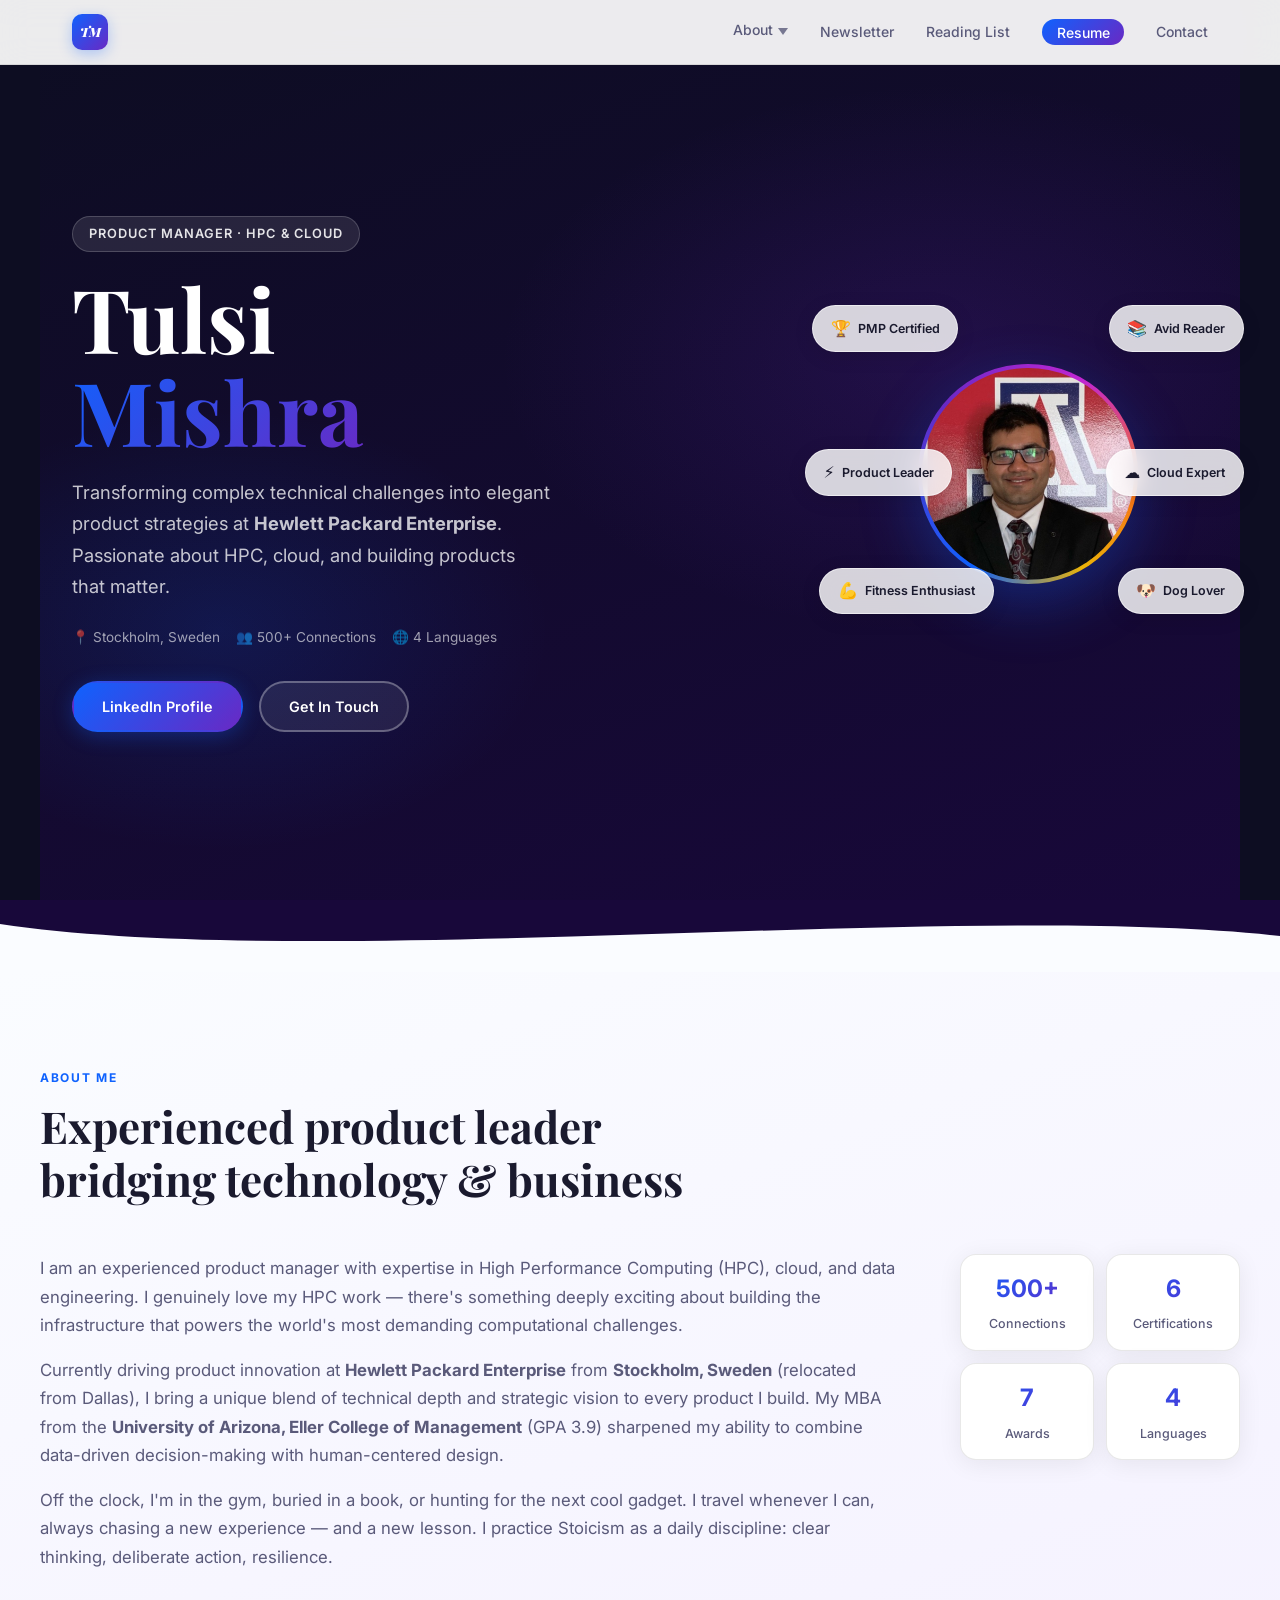
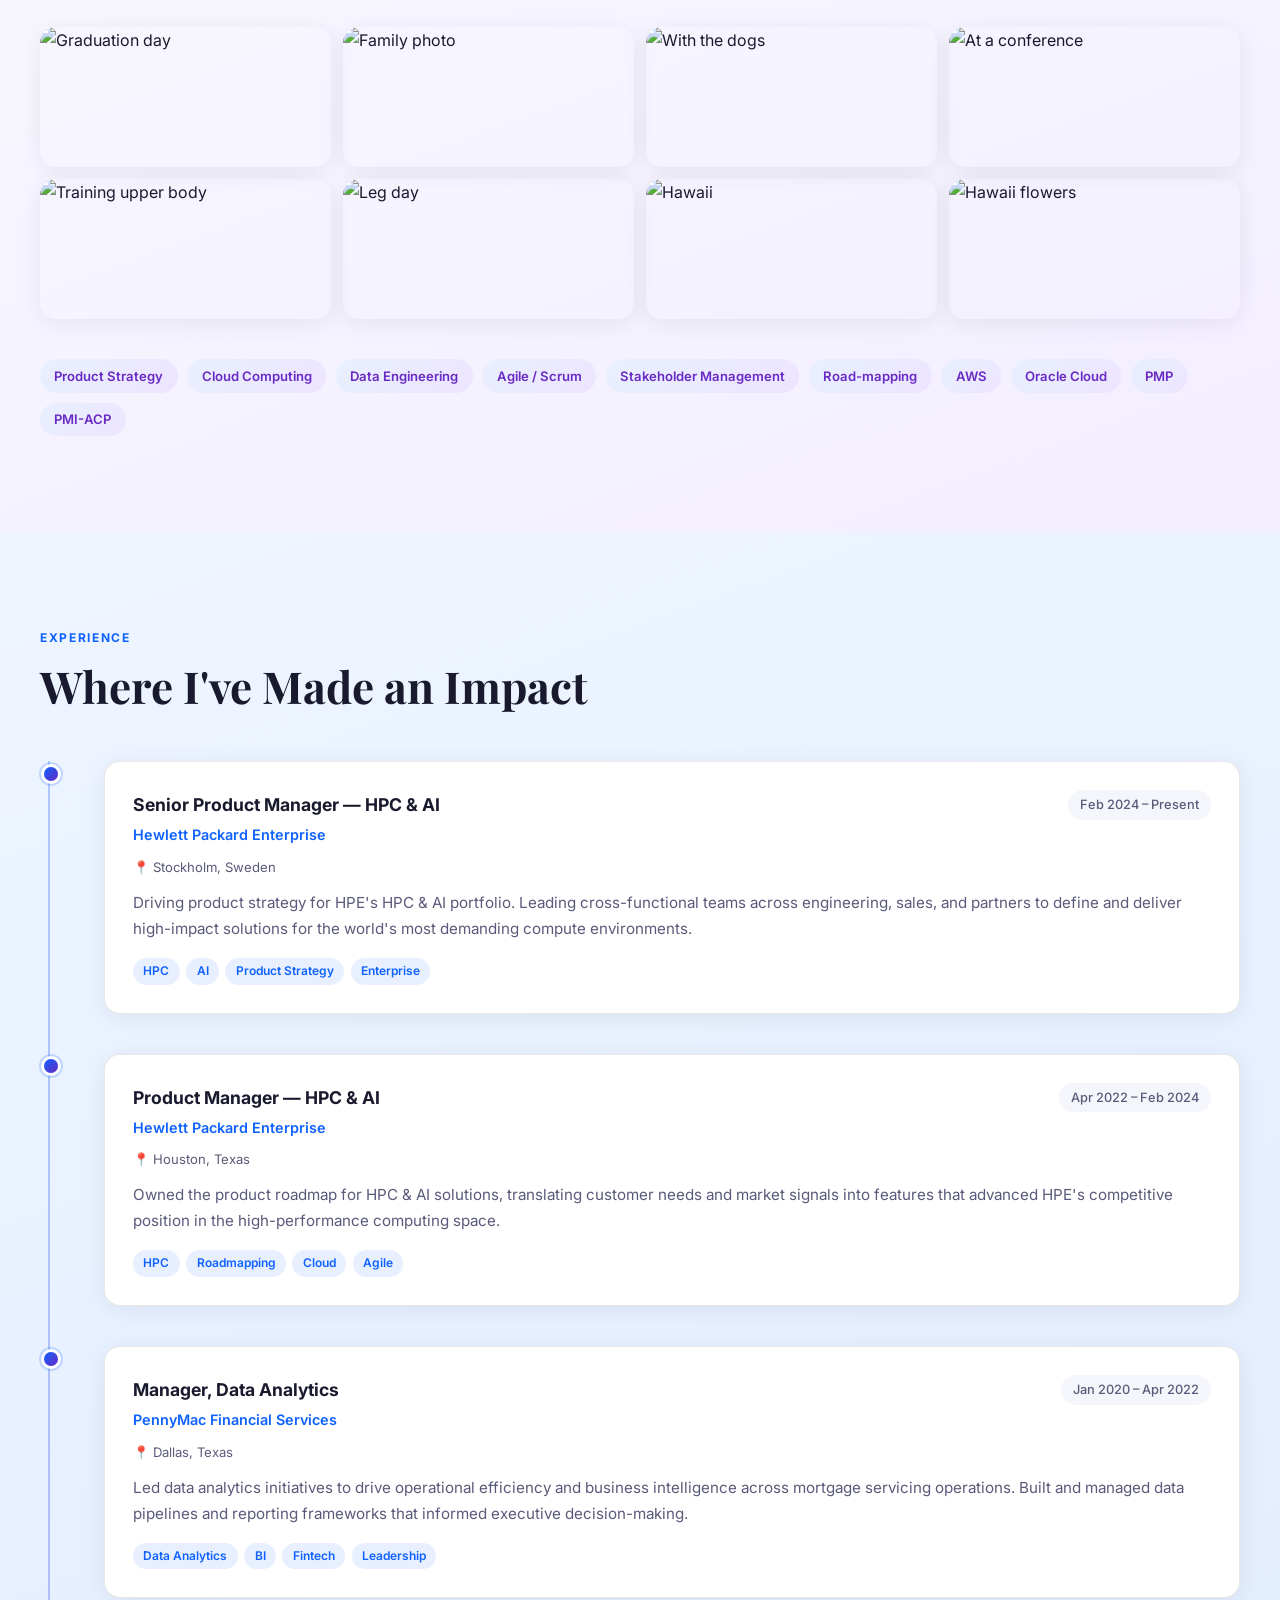
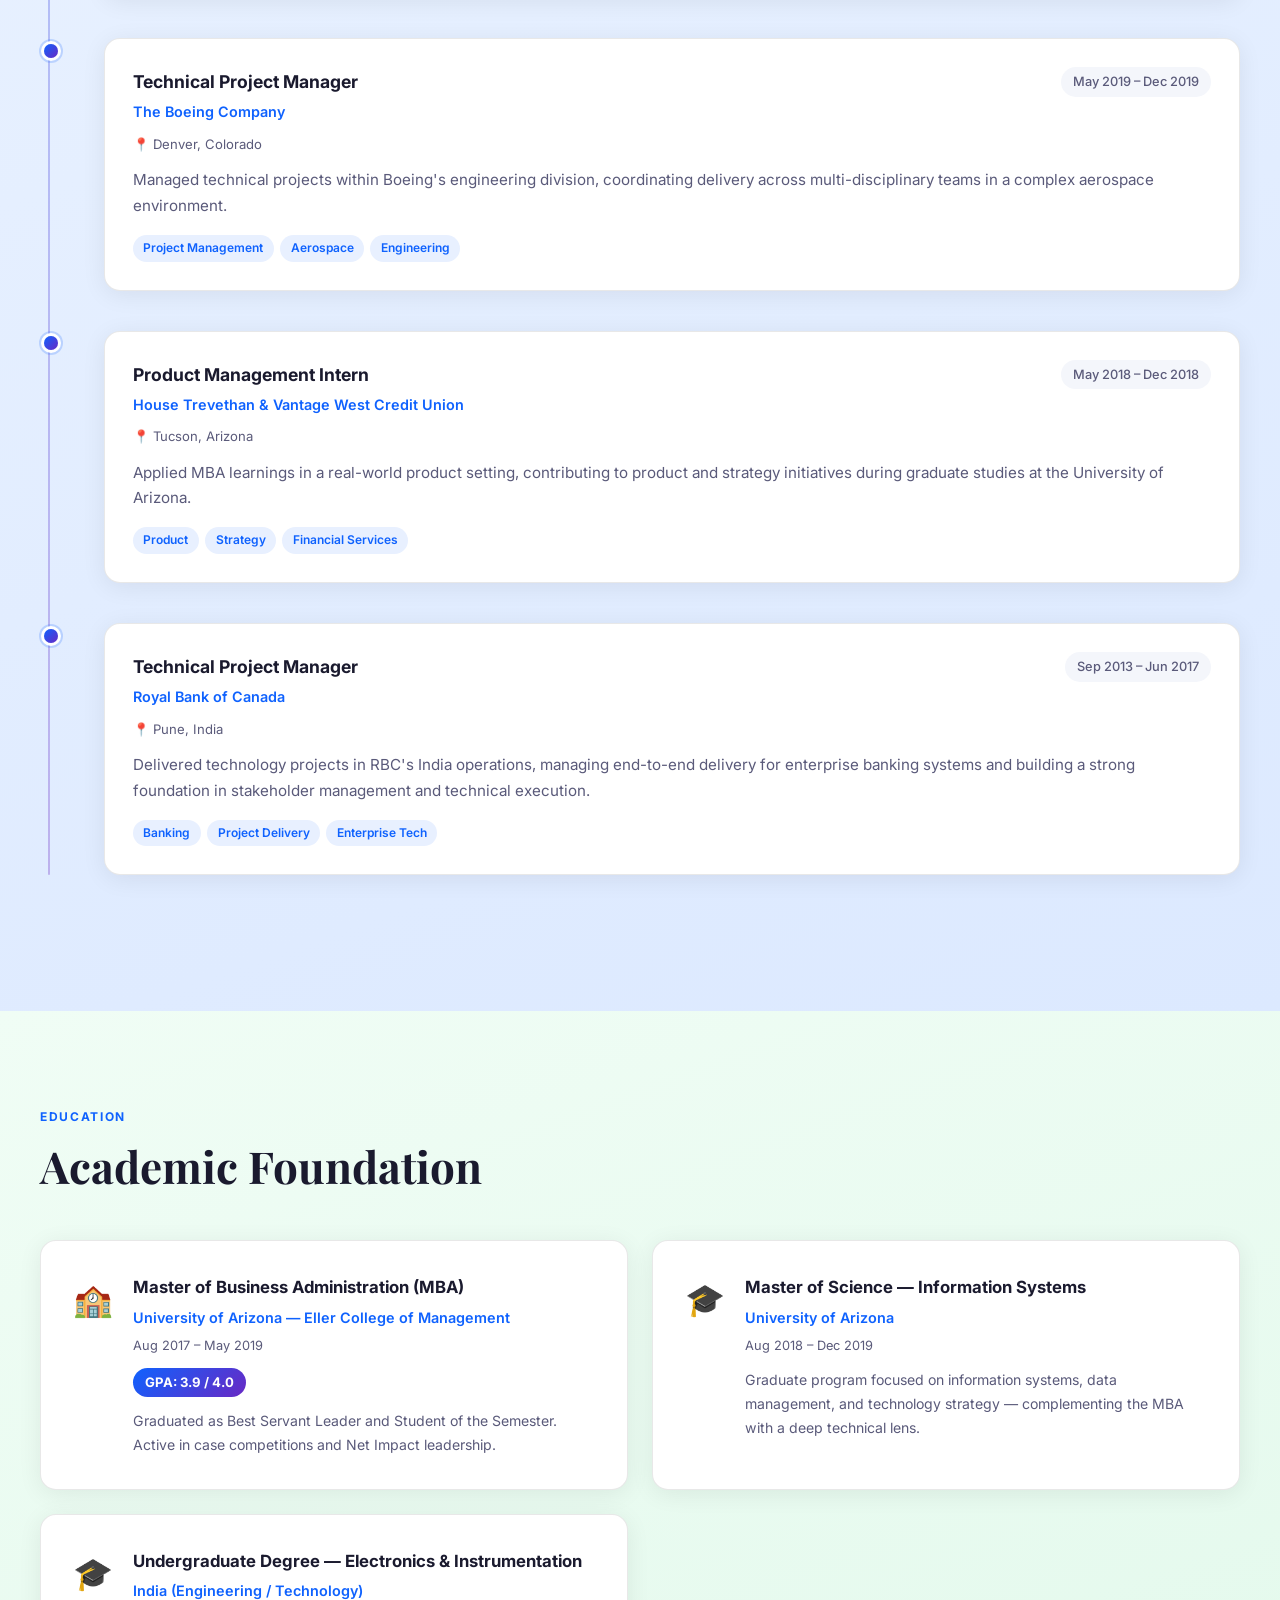
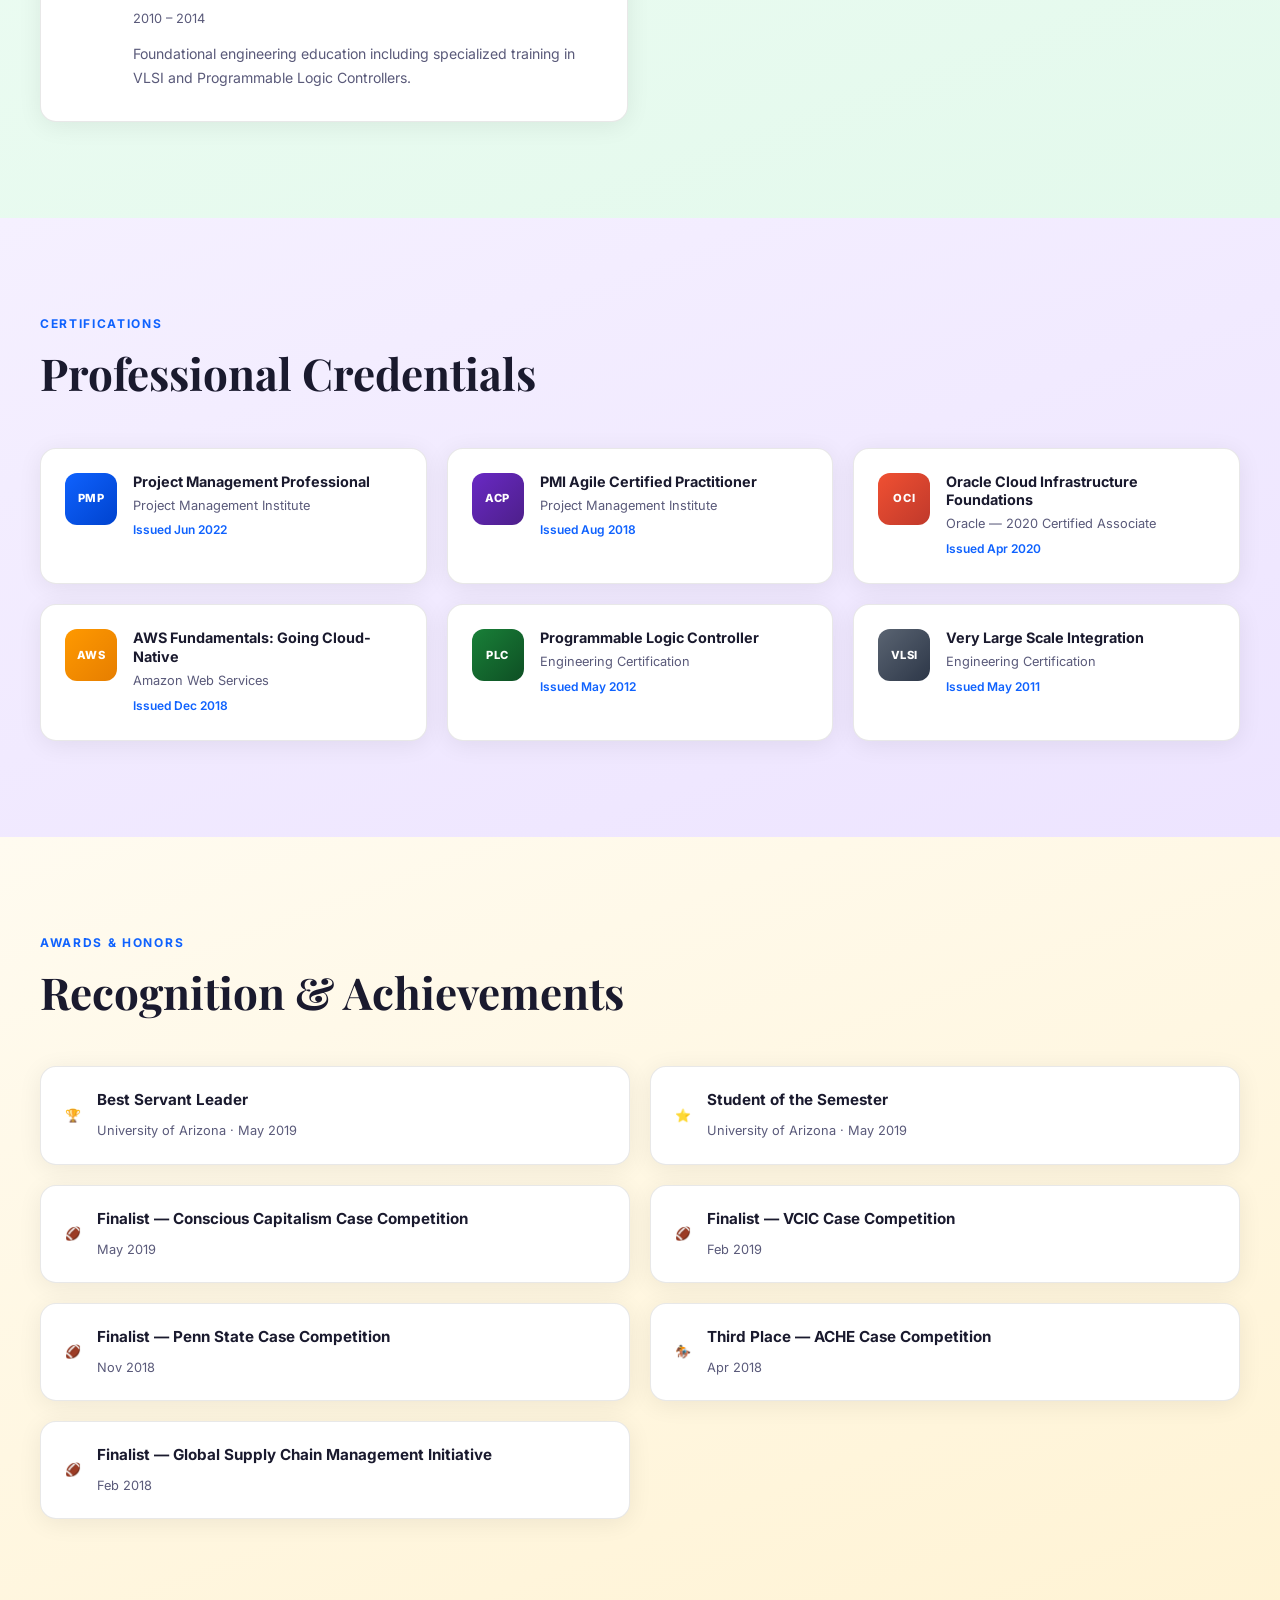
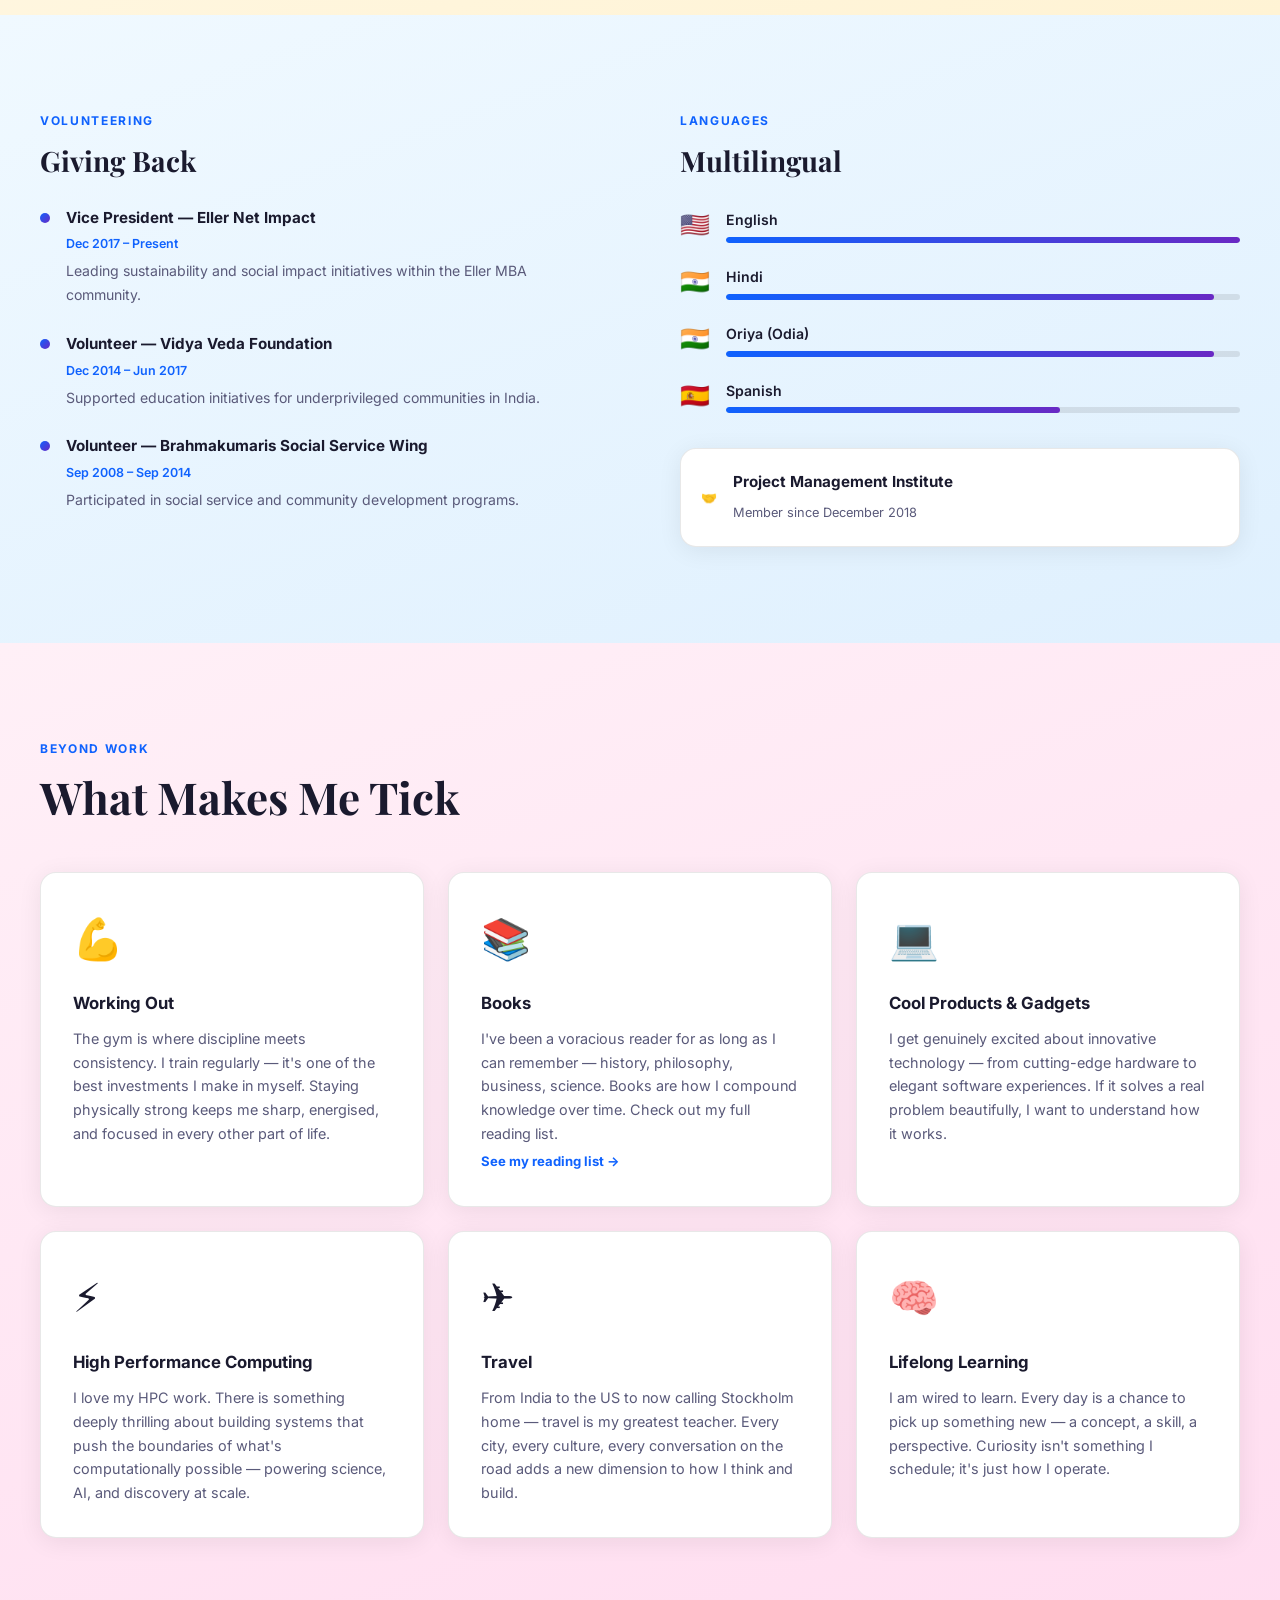
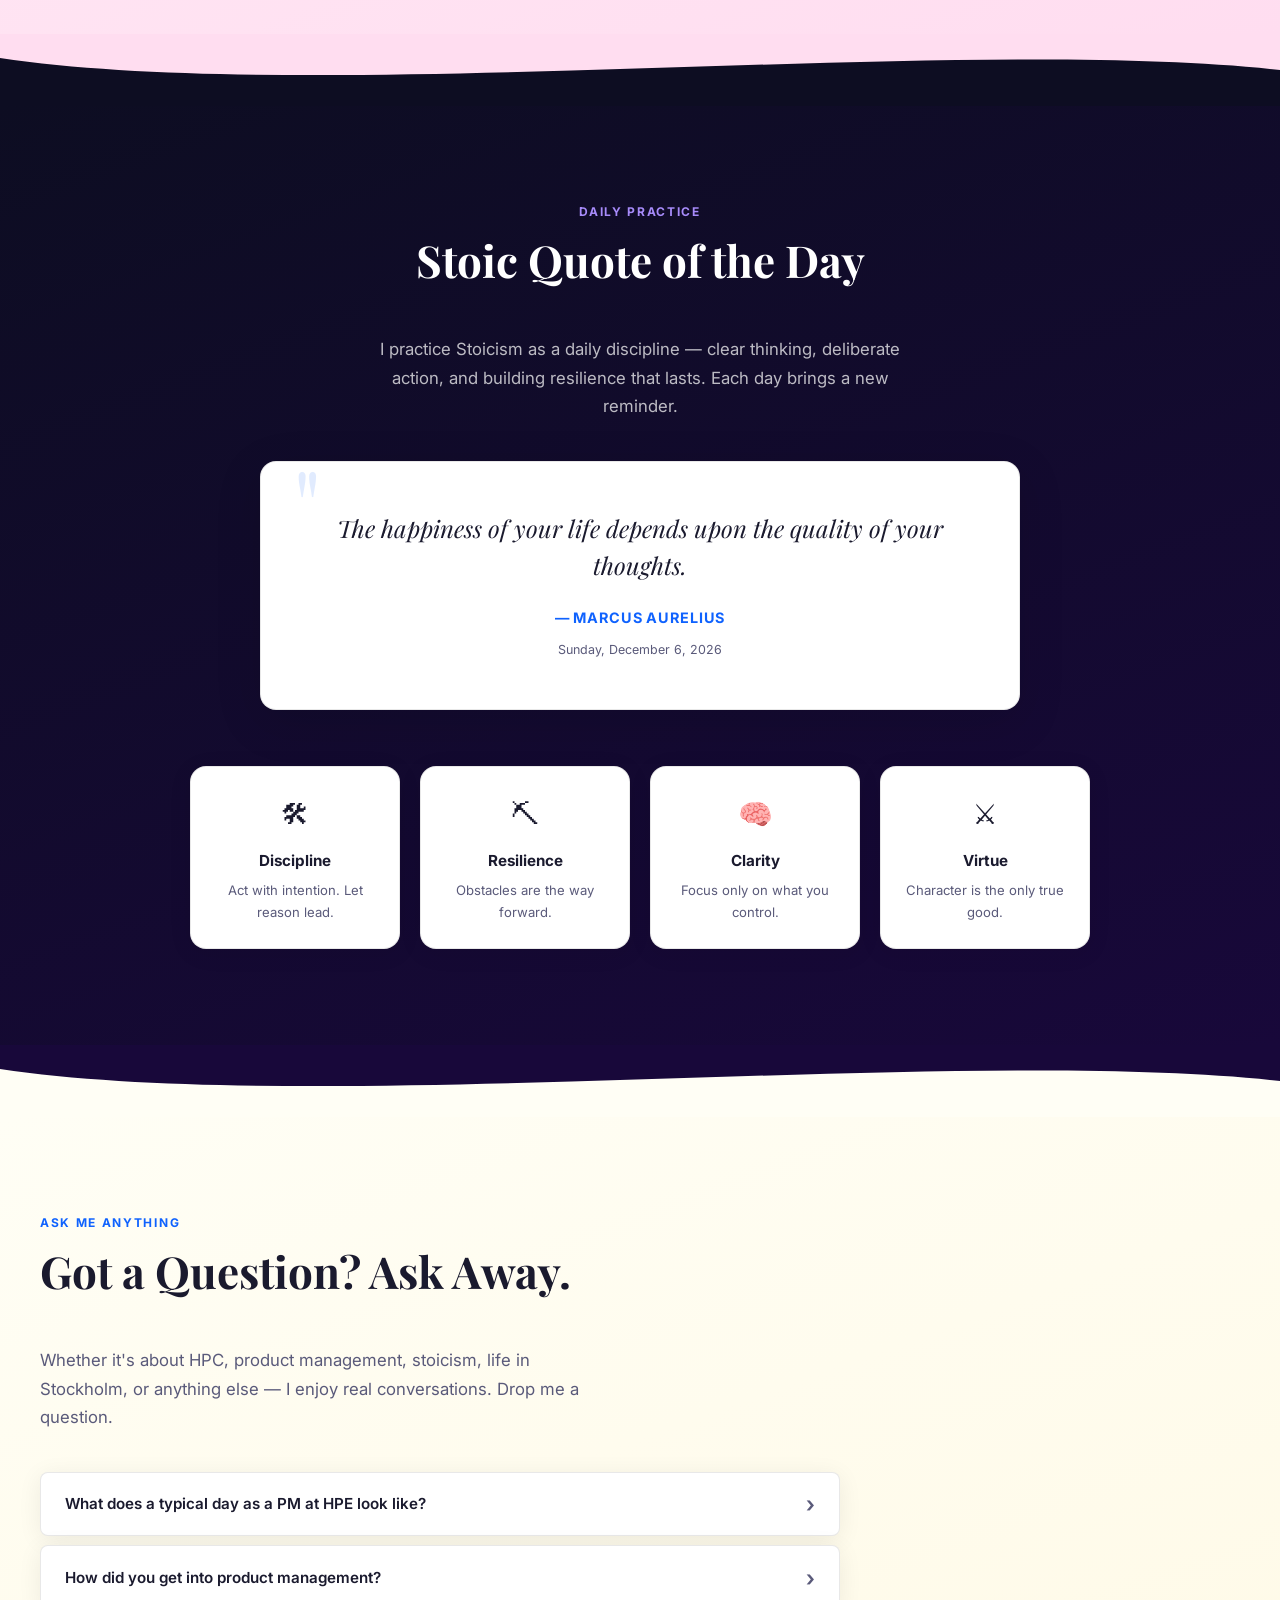
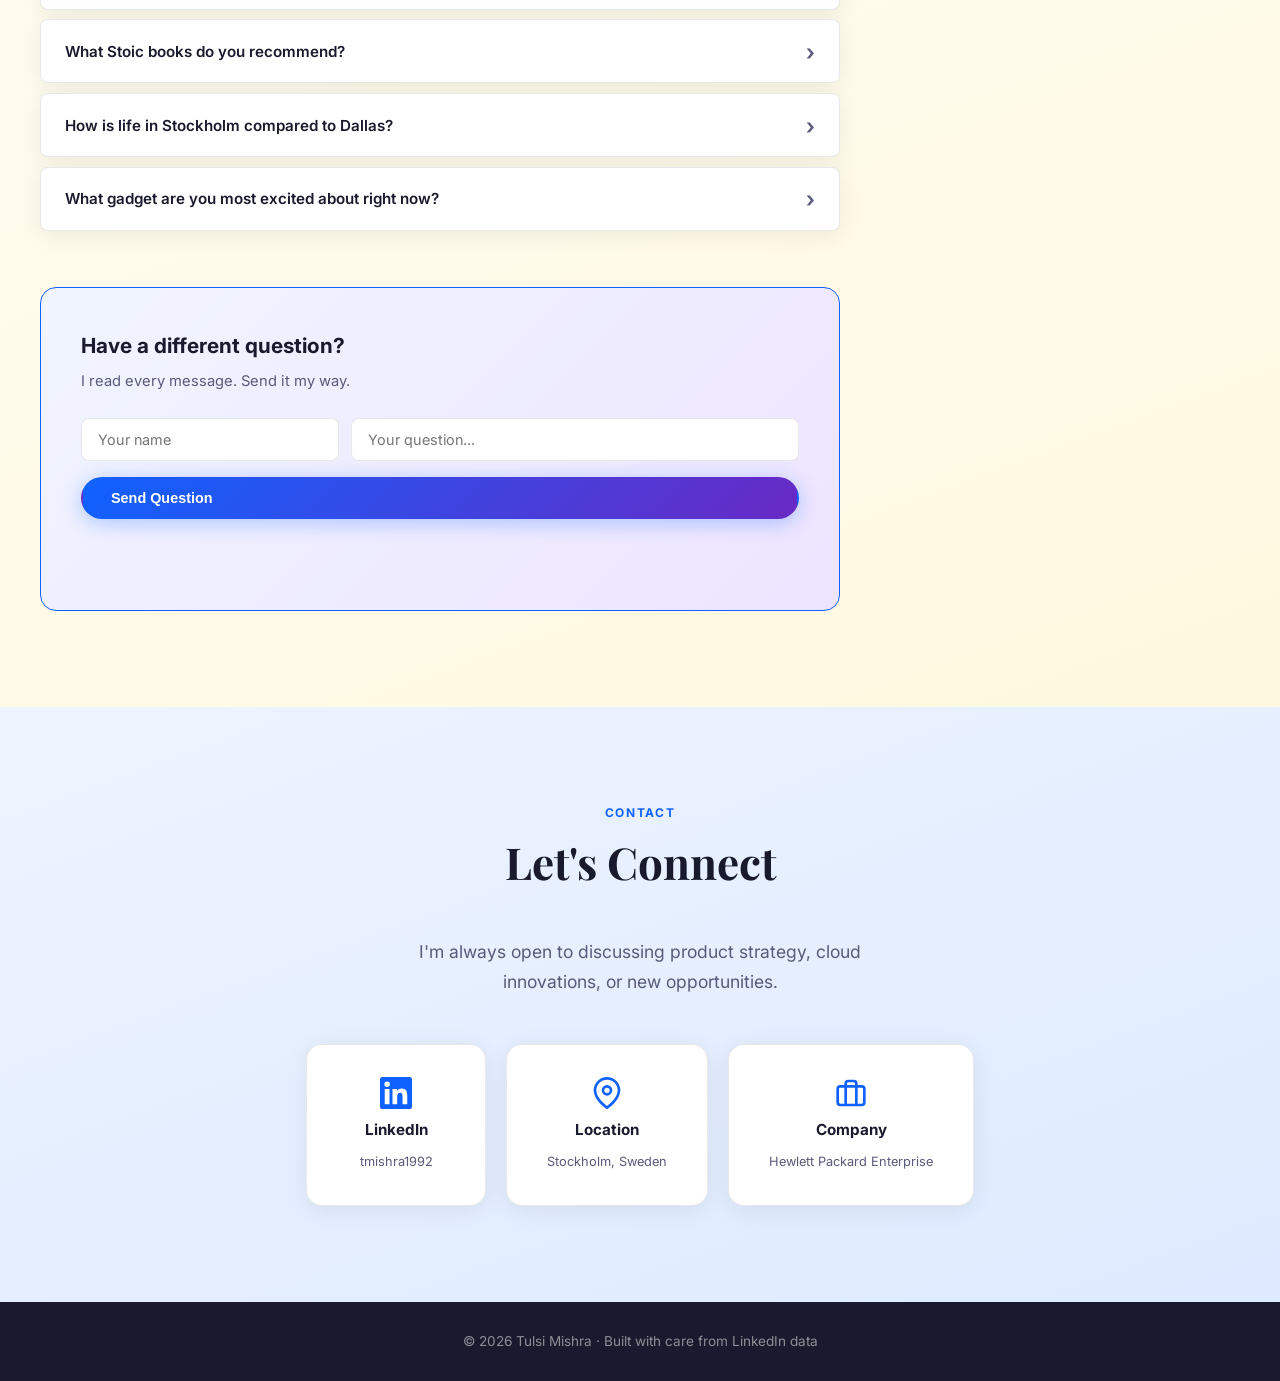
==== index.html @ 639f9692 "Remove duplicate ▾ text arrow; enlarge CSS chevron The span had both the ▾ character AND the CSS bor" ====
<!DOCTYPE html>
<html lang="en">
<head>
  <meta charset="UTF-8" />
  <meta name="viewport" content="width=device-width, initial-scale=1.0" />
  <title>Tulsi Mishra — Product Manager</title>
  <link rel="preconnect" href="https://fonts.googleapis.com" />
  <link rel="preconnect" href="https://fonts.gstatic.com" crossorigin />
  <link href="https://fonts.googleapis.com/css2?family=Inter:wght@300;400;500;600;700&family=Playfair+Display:wght@700&display=swap" rel="stylesheet" />
  <link rel="stylesheet" href="style.css" />
</head>
<body style="background:#0d0d22;">

  <!-- NAV -->
  <nav id="navbar">
    <div class="nav-inner">
      <a href="index.html" class="nav-logo"><span class="logo-badge">TM</span></a>
      <ul class="nav-links">
        <li class="nav-dropdown">
          <a href="#about">About <span class="nav-arrow"></span></a>
          <ul class="nav-dropdown-menu">
            <li><a href="#about">About Me</a></li>
            <li><a href="#experience">Experience</a></li>
            <li><a href="#education">Education</a></li>
            <li><a href="#certifications">Certifications</a></li>
            <li><a href="#awards">Awards</a></li>
            <li><a href="#interests">Interests</a></li>
            <li><a href="testimonials.html" target="_blank">Testimonials</a></li>
          </ul>
        </li>
        <li><a href="newsletter.html" target="_blank">Newsletter</a></li>
        <li><a href="books.html" target="_blank">Reading List</a></li>
        <li><a href="resume.html" target="_blank" class="nav-resume-btn">Resume</a></li>
        <li><a href="#contact">Contact</a></li>
      </ul>
      <button class="nav-toggle" aria-label="Toggle menu">&#9776;</button>
    </div>
  </nav>

  <!-- HERO -->
  <header id="hero">
    <div class="hero-content">
      <div class="hero-badge">Product Manager · HPC &amp; Cloud</div>
      <h1>Tulsi<br/><span class="accent">Mishra</span></h1>
      <p class="hero-sub">Transforming complex technical challenges into elegant product strategies at <strong>Hewlett Packard Enterprise</strong>. Passionate about HPC, cloud, and building products that matter.</p>
      <div class="hero-meta">
        <span>&#128205; Stockholm, Sweden</span>
        <span>&#128101; 500+ Connections</span>
        <span>&#127760; 4 Languages</span>
      </div>
      <div class="hero-actions">
        <a href="https://www.linkedin.com/in/tmishra1992" target="_blank" class="btn btn-primary">LinkedIn Profile</a>
        <a href="#contact" class="btn btn-outline">Get In Touch</a>
      </div>
    </div>
    <div class="hero-visual">
      <div class="avatar-ring">
        <img src="images/profile-pic.jpeg" alt="Tulsi Mishra" class="avatar-photo" />
      </div>
      <div class="floating-card fc1">
        <span class="fc-icon">&#127942;</span>
        <span>PMP Certified</span>
      </div>
      <div class="floating-card fc2">
        <span class="fc-icon">&#9729;</span>
        <span>Cloud Expert</span>
      </div>
      <div class="floating-card fc3">
        <span class="fc-icon">&#9889;</span>
        <span>Product Leader</span>
      </div>
      <div class="floating-card fc4">
        <span class="fc-icon">&#128218;</span>
        <span>Avid Reader</span>
      </div>
      <div class="floating-card fc5">
        <span class="fc-icon">&#128170;</span>
        <span>Fitness Enthusiast</span>
      </div>
      <div class="floating-card fc6">
        <span class="fc-icon">&#128054;</span>
        <span>Dog Lover</span>
      </div>
    </div>
  </header>

  <!-- wave: dark hero → lavender-blue about -->
  <div class="wave-sep" style="background: #18083a;">
    <svg viewBox="0 0 1440 72" preserveAspectRatio="none" xmlns="http://www.w3.org/2000/svg">
      <path d="M0,24 C360,72 1080,0 1440,36 L1440,72 L0,72 Z" fill="#fafcff"/>
    </svg>
  </div>

  <!-- ABOUT -->
  <section id="about">
    <div class="container">
      <div class="section-label">About Me</div>
      <h2 class="section-title">Experienced product leader<br/>bridging technology & business</h2>
      <div class="about-grid">
        <div class="about-text">
          <p>I am an experienced product manager with expertise in High Performance Computing (HPC), cloud, and data engineering. I genuinely love my HPC work — there's something deeply exciting about building the infrastructure that powers the world's most demanding computational challenges.</p>
          <p>Currently driving product innovation at <strong>Hewlett Packard Enterprise</strong> from <strong>Stockholm, Sweden</strong> (relocated from Dallas), I bring a unique blend of technical depth and strategic vision to every product I build. My MBA from the <strong>University of Arizona, Eller College of Management</strong> (GPA 3.9) sharpened my ability to combine data-driven decision-making with human-centered design.</p>
          <p>Off the clock, I'm in the gym, buried in a book, or hunting for the next cool gadget. I travel whenever I can, always chasing a new experience — and a new lesson. I practice Stoicism as a daily discipline: clear thinking, deliberate action, resilience.</p>
        </div>
        <div class="about-stats-block">
          <div class="about-stats-mini">
            <div class="stat">
              <span class="stat-num">500+</span>
              <span class="stat-label">Connections</span>
            </div>
            <div class="stat">
              <span class="stat-num">6</span>
              <span class="stat-label">Certifications</span>
            </div>
            <div class="stat">
              <span class="stat-num">7</span>
              <span class="stat-label">Awards</span>
            </div>
            <div class="stat">
              <span class="stat-num">4</span>
              <span class="stat-label">Languages</span>
            </div>
          </div>
        </div>
      </div>

      <!-- Full-width photo gallery -->
      <div class="about-gallery">
        <img class="face-top" src="images/graduation.jpg" alt="Graduation day" />
        <img src="images/family.jpg" alt="Family photo" />
        <img class="face-top" src="images/with-dogs.jpg" alt="With the dogs" />
        <img src="images/conference.jpeg" alt="At a conference" />
        <img class="face-top" src="images/gym-arms.jpeg" alt="Training upper body" />
        <img class="face-top" src="images/gym-legs.jpeg" alt="Leg day" />
        <img class="face-top" src="images/hawaii.jpeg" alt="Hawaii" />
        <img src="images/hawaii-flowers.jpeg" alt="Hawaii flowers" />
      </div>
      <div class="skills-row">
        <span class="skill-tag">Product Strategy</span>
        <span class="skill-tag">Cloud Computing</span>
        <span class="skill-tag">Data Engineering</span>
        <span class="skill-tag">Agile / Scrum</span>
        <span class="skill-tag">Stakeholder Management</span>
        <span class="skill-tag">Road-mapping</span>
        <span class="skill-tag">AWS</span>
        <span class="skill-tag">Oracle Cloud</span>
        <span class="skill-tag">PMP</span>
        <span class="skill-tag">PMI-ACP</span>
      </div>
    </div>
  </section>

  <!-- EXPERIENCE -->
  <section id="experience" class="alt-bg">
    <div class="container">
      <div class="section-label">Experience</div>
      <h2 class="section-title">Where I've Made an Impact</h2>
      <div class="timeline">

        <div class="timeline-item">
          <div class="tl-dot"></div>
          <div class="tl-content">
            <div class="tl-header">
              <div>
                <h3 class="tl-title">Senior Product Manager — HPC &amp; AI</h3>
                <span class="tl-company">Hewlett Packard Enterprise</span>
              </div>
              <span class="tl-date">Feb 2024 – Present</span>
            </div>
            <p class="tl-location">&#128205; Stockholm, Sweden</p>
            <p class="tl-desc">Driving product strategy for HPE's HPC &amp; AI portfolio. Leading cross-functional teams across engineering, sales, and partners to define and deliver high-impact solutions for the world's most demanding compute environments.</p>
            <div class="tl-tags">
              <span>HPC</span><span>AI</span><span>Product Strategy</span><span>Enterprise</span>
            </div>
          </div>
        </div>

        <div class="timeline-item">
          <div class="tl-dot"></div>
          <div class="tl-content">
            <div class="tl-header">
              <div>
                <h3 class="tl-title">Product Manager — HPC &amp; AI</h3>
                <span class="tl-company">Hewlett Packard Enterprise</span>
              </div>
              <span class="tl-date">Apr 2022 – Feb 2024</span>
            </div>
            <p class="tl-location">&#128205; Houston, Texas</p>
            <p class="tl-desc">Owned the product roadmap for HPC &amp; AI solutions, translating customer needs and market signals into features that advanced HPE's competitive position in the high-performance computing space.</p>
            <div class="tl-tags">
              <span>HPC</span><span>Roadmapping</span><span>Cloud</span><span>Agile</span>
            </div>
          </div>
        </div>

        <div class="timeline-item">
          <div class="tl-dot"></div>
          <div class="tl-content">
            <div class="tl-header">
              <div>
                <h3 class="tl-title">Manager, Data Analytics</h3>
                <span class="tl-company">PennyMac Financial Services</span>
              </div>
              <span class="tl-date">Jan 2020 – Apr 2022</span>
            </div>
            <p class="tl-location">&#128205; Dallas, Texas</p>
            <p class="tl-desc">Led data analytics initiatives to drive operational efficiency and business intelligence across mortgage servicing operations. Built and managed data pipelines and reporting frameworks that informed executive decision-making.</p>
            <div class="tl-tags">
              <span>Data Analytics</span><span>BI</span><span>Fintech</span><span>Leadership</span>
            </div>
          </div>
        </div>

        <div class="timeline-item">
          <div class="tl-dot"></div>
          <div class="tl-content">
            <div class="tl-header">
              <div>
                <h3 class="tl-title">Technical Project Manager</h3>
                <span class="tl-company">The Boeing Company</span>
              </div>
              <span class="tl-date">May 2019 – Dec 2019</span>
            </div>
            <p class="tl-location">&#128205; Denver, Colorado</p>
            <p class="tl-desc">Managed technical projects within Boeing's engineering division, coordinating delivery across multi-disciplinary teams in a complex aerospace environment.</p>
            <div class="tl-tags">
              <span>Project Management</span><span>Aerospace</span><span>Engineering</span>
            </div>
          </div>
        </div>

        <div class="timeline-item">
          <div class="tl-dot"></div>
          <div class="tl-content">
            <div class="tl-header">
              <div>
                <h3 class="tl-title">Product Management Intern</h3>
                <span class="tl-company">House Trevethan &amp; Vantage West Credit Union</span>
              </div>
              <span class="tl-date">May 2018 – Dec 2018</span>
            </div>
            <p class="tl-location">&#128205; Tucson, Arizona</p>
            <p class="tl-desc">Applied MBA learnings in a real-world product setting, contributing to product and strategy initiatives during graduate studies at the University of Arizona.</p>
            <div class="tl-tags">
              <span>Product</span><span>Strategy</span><span>Financial Services</span>
            </div>
          </div>
        </div>

        <div class="timeline-item">
          <div class="tl-dot"></div>
          <div class="tl-content">
            <div class="tl-header">
              <div>
                <h3 class="tl-title">Technical Project Manager</h3>
                <span class="tl-company">Royal Bank of Canada</span>
              </div>
              <span class="tl-date">Sep 2013 – Jun 2017</span>
            </div>
            <p class="tl-location">&#128205; Pune, India</p>
            <p class="tl-desc">Delivered technology projects in RBC's India operations, managing end-to-end delivery for enterprise banking systems and building a strong foundation in stakeholder management and technical execution.</p>
            <div class="tl-tags">
              <span>Banking</span><span>Project Delivery</span><span>Enterprise Tech</span>
            </div>
          </div>
        </div>

      </div>
    </div>
  </section>

  <!-- EDUCATION -->
  <section id="education">
    <div class="container">
      <div class="section-label">Education</div>
      <h2 class="section-title">Academic Foundation</h2>
      <div class="edu-grid">

        <div class="edu-card featured">
          <div class="edu-icon">&#127979;</div>
          <div class="edu-body">
            <span class="edu-degree">Master of Business Administration (MBA)</span>
            <span class="edu-school">University of Arizona — Eller College of Management</span>
            <span class="edu-date">Aug 2017 – May 2019</span>
            <div class="edu-gpa">GPA: <strong>3.9 / 4.0</strong></div>
            <p class="edu-note">Graduated as Best Servant Leader and Student of the Semester. Active in case competitions and Net Impact leadership.</p>
          </div>
        </div>

        <div class="edu-card">
          <div class="edu-icon">&#127891;</div>
          <div class="edu-body">
            <span class="edu-degree">Master of Science — Information Systems</span>
            <span class="edu-school">University of Arizona</span>
            <span class="edu-date">Aug 2018 – Dec 2019</span>
            <p class="edu-note">Graduate program focused on information systems, data management, and technology strategy — complementing the MBA with a deep technical lens.</p>
          </div>
        </div>

        <div class="edu-card">
          <div class="edu-icon">&#127891;</div>
          <div class="edu-body">
            <span class="edu-degree">Undergraduate Degree — Electronics &amp; Instrumentation</span>
            <span class="edu-school">India (Engineering / Technology)</span>
            <span class="edu-date">2010 – 2014</span>
            <p class="edu-note">Foundational engineering education including specialized training in VLSI and Programmable Logic Controllers.</p>
          </div>
        </div>

      </div>
    </div>
  </section>

  <!-- CERTIFICATIONS -->
  <section id="certifications" class="alt-bg">
    <div class="container">
      <div class="section-label">Certifications</div>
      <h2 class="section-title">Professional Credentials</h2>
      <div class="cert-grid">

        <div class="cert-card">
          <div class="cert-badge pmp">PMP</div>
          <div class="cert-info">
            <h4>Project Management Professional</h4>
            <span>Project Management Institute</span>
            <span class="cert-date">Issued Jun 2022</span>
          </div>
        </div>

        <div class="cert-card">
          <div class="cert-badge acp">ACP</div>
          <div class="cert-info">
            <h4>PMI Agile Certified Practitioner</h4>
            <span>Project Management Institute</span>
            <span class="cert-date">Issued Aug 2018</span>
          </div>
        </div>

        <div class="cert-card">
          <div class="cert-badge oracle">OCI</div>
          <div class="cert-info">
            <h4>Oracle Cloud Infrastructure Foundations</h4>
            <span>Oracle — 2020 Certified Associate</span>
            <span class="cert-date">Issued Apr 2020</span>
          </div>
        </div>

        <div class="cert-card">
          <div class="cert-badge aws">AWS</div>
          <div class="cert-info">
            <h4>AWS Fundamentals: Going Cloud-Native</h4>
            <span>Amazon Web Services</span>
            <span class="cert-date">Issued Dec 2018</span>
          </div>
        </div>

        <div class="cert-card">
          <div class="cert-badge plc">PLC</div>
          <div class="cert-info">
            <h4>Programmable Logic Controller</h4>
            <span>Engineering Certification</span>
            <span class="cert-date">Issued May 2012</span>
          </div>
        </div>

        <div class="cert-card">
          <div class="cert-badge vlsi">VLSI</div>
          <div class="cert-info">
            <h4>Very Large Scale Integration</h4>
            <span>Engineering Certification</span>
            <span class="cert-date">Issued May 2011</span>
          </div>
        </div>

      </div>
    </div>
  </section>

  <!-- AWARDS -->
  <section id="awards">
    <div class="container">
      <div class="section-label">Awards &amp; Honors</div>
      <h2 class="section-title">Recognition &amp; Achievements</h2>
      <div class="awards-grid">

        <div class="award-card highlight">
          <span class="award-icon">&#127942;</span>
          <div>
            <h4>Best Servant Leader</h4>
            <span>University of Arizona · May 2019</span>
          </div>
        </div>

        <div class="award-card highlight">
          <span class="award-icon">&#11088;</span>
          <div>
            <h4>Student of the Semester</h4>
            <span>University of Arizona · May 2019</span>
          </div>
        </div>

        <div class="award-card">
          <span class="award-icon">&#127944;</span>
          <div>
            <h4>Finalist — Conscious Capitalism Case Competition</h4>
            <span>May 2019</span>
          </div>
        </div>

        <div class="award-card">
          <span class="award-icon">&#127944;</span>
          <div>
            <h4>Finalist — VCIC Case Competition</h4>
            <span>Feb 2019</span>
          </div>
        </div>

        <div class="award-card">
          <span class="award-icon">&#127944;</span>
          <div>
            <h4>Finalist — Penn State Case Competition</h4>
            <span>Nov 2018</span>
          </div>
        </div>

        <div class="award-card">
          <span class="award-icon">&#127943;</span>
          <div>
            <h4>Third Place — ACHE Case Competition</h4>
            <span>Apr 2018</span>
          </div>
        </div>

        <div class="award-card">
          <span class="award-icon">&#127944;</span>
          <div>
            <h4>Finalist — Global Supply Chain Management Initiative</h4>
            <span>Feb 2018</span>
          </div>
        </div>

      </div>
    </div>
  </section>

  <!-- VOLUNTEER + LANGUAGES -->
  <section id="volunteer" class="alt-bg">
    <div class="container two-col">

      <div>
        <div class="section-label">Volunteering</div>
        <h2 class="section-title sm">Giving Back</h2>
        <div class="vol-list">
          <div class="vol-item">
            <div class="vol-dot"></div>
            <div>
              <h4>Vice President — Eller Net Impact</h4>
              <span>Dec 2017 – Present</span>
              <p>Leading sustainability and social impact initiatives within the Eller MBA community.</p>
            </div>
          </div>
          <div class="vol-item">
            <div class="vol-dot"></div>
            <div>
              <h4>Volunteer — Vidya Veda Foundation</h4>
              <span>Dec 2014 – Jun 2017</span>
              <p>Supported education initiatives for underprivileged communities in India.</p>
            </div>
          </div>
          <div class="vol-item">
            <div class="vol-dot"></div>
            <div>
              <h4>Volunteer — Brahmakumaris Social Service Wing</h4>
              <span>Sep 2008 – Sep 2014</span>
              <p>Participated in social service and community development programs.</p>
            </div>
          </div>
        </div>
      </div>

      <div>
        <div class="section-label">Languages</div>
        <h2 class="section-title sm">Multilingual</h2>
        <div class="lang-list">
          <div class="lang-item">
            <span class="lang-flag">&#127482;&#127480;</span>
            <div class="lang-info">
              <span class="lang-name">English</span>
              <div class="lang-bar"><div class="lang-fill" style="width:100%"></div></div>
            </div>
          </div>
          <div class="lang-item">
            <span class="lang-flag">&#127470;&#127475;</span>
            <div class="lang-info">
              <span class="lang-name">Hindi</span>
              <div class="lang-bar"><div class="lang-fill" style="width:95%"></div></div>
            </div>
          </div>
          <div class="lang-item">
            <span class="lang-flag">&#127470;&#127475;</span>
            <div class="lang-info">
              <span class="lang-name">Oriya (Odia)</span>
              <div class="lang-bar"><div class="lang-fill" style="width:95%"></div></div>
            </div>
          </div>
          <div class="lang-item">
            <span class="lang-flag">&#127466;&#127480;</span>
            <div class="lang-info">
              <span class="lang-name">Spanish</span>
              <div class="lang-bar"><div class="lang-fill" style="width:65%"></div></div>
            </div>
          </div>
        </div>
        <div class="membership-box">
          <span class="mem-icon">&#129309;</span>
          <div>
            <h4>Project Management Institute</h4>
            <span>Member since December 2018</span>
          </div>
        </div>
      </div>

    </div>
  </section>

  <!-- INTERESTS -->
  <section id="interests">
    <div class="container">
      <div class="section-label">Beyond Work</div>
      <h2 class="section-title">What Makes Me Tick</h2>
      <div class="interests-grid">

        <div class="interest-card">
          <div class="interest-icon">&#128170;</div>
          <h3>Working Out</h3>
          <p>The gym is where discipline meets consistency. I train regularly — it's one of the best investments I make in myself. Staying physically strong keeps me sharp, energised, and focused in every other part of life.</p>
        </div>

        <div class="interest-card">
          <div class="interest-icon">&#128218;</div>
          <h3>Books</h3>
          <p>I've been a voracious reader for as long as I can remember — history, philosophy, business, science. Books are how I compound knowledge over time. Check out my full reading list.</p>
          <a href="books.html" target="_blank" class="book-reco-link">See my reading list &#8594;</a>
        </div>

        <div class="interest-card">
          <div class="interest-icon">&#128187;</div>
          <h3>Cool Products &amp; Gadgets</h3>
          <p>I get genuinely excited about innovative technology — from cutting-edge hardware to elegant software experiences. If it solves a real problem beautifully, I want to understand how it works.</p>
        </div>

        <div class="interest-card highlight-card">
          <div class="interest-icon">&#9889;</div>
          <h3>High Performance Computing</h3>
          <p>I love my HPC work. There is something deeply thrilling about building systems that push the boundaries of what's computationally possible — powering science, AI, and discovery at scale.</p>
        </div>

        <div class="interest-card">
          <div class="interest-icon">&#9992;</div>
          <h3>Travel</h3>
          <p>From India to the US to now calling Stockholm home — travel is my greatest teacher. Every city, every culture, every conversation on the road adds a new dimension to how I think and build.</p>
        </div>

        <div class="interest-card">
          <div class="interest-icon">&#129504;</div>
          <h3>Lifelong Learning</h3>
          <p>I am wired to learn. Every day is a chance to pick up something new — a concept, a skill, a perspective. Curiosity isn't something I schedule; it's just how I operate.</p>
        </div>

      </div>
    </div>
  </section>

  <!-- wave: rose interests → deep dark stoic -->
  <div class="wave-sep" style="background: #ffddf0;">
    <svg viewBox="0 0 1440 72" preserveAspectRatio="none" xmlns="http://www.w3.org/2000/svg">
      <path d="M0,24 C360,72 1080,0 1440,36 L1440,72 L0,72 Z" fill="#0d0d22"/>
    </svg>
  </div>

  <!-- STOIC QUOTE OF THE DAY -->
  <section id="stoic" class="alt-bg">
    <div class="container stoic-inner">
      <div class="section-label">Daily Practice</div>
      <h2 class="section-title">Stoic Quote of the Day</h2>
      <p class="stoic-intro">I practice Stoicism as a daily discipline — clear thinking, deliberate action, and building resilience that lasts. Each day brings a new reminder.</p>
      <div class="stoic-card">
        <div class="stoic-quote-mark">"</div>
        <blockquote id="stoic-quote"></blockquote>
        <cite id="stoic-author"></cite>
        <div class="stoic-date" id="stoic-date"></div>
      </div>
      <div class="stoic-pillars">
        <div class="pillar">
          <span class="pillar-icon">&#128736;</span>
          <h4>Discipline</h4>
          <p>Act with intention. Let reason lead.</p>
        </div>
        <div class="pillar">
          <span class="pillar-icon">&#9935;</span>
          <h4>Resilience</h4>
          <p>Obstacles are the way forward.</p>
        </div>
        <div class="pillar">
          <span class="pillar-icon">&#129504;</span>
          <h4>Clarity</h4>
          <p>Focus only on what you control.</p>
        </div>
        <div class="pillar">
          <span class="pillar-icon">&#9876;</span>
          <h4>Virtue</h4>
          <p>Character is the only true good.</p>
        </div>
      </div>
    </div>
  </section>

  <!-- wave: deep dark stoic → warm cream ama -->
  <div class="wave-sep" style="background: #18083a;">
    <svg viewBox="0 0 1440 72" preserveAspectRatio="none" xmlns="http://www.w3.org/2000/svg">
      <path d="M0,24 C360,72 1080,0 1440,36 L1440,72 L0,72 Z" fill="#fffef5"/>
    </svg>
  </div>

  <!-- ASK ME ANYTHING -->
  <section id="ama">
    <div class="container">
      <div class="section-label">Ask Me Anything</div>
      <h2 class="section-title">Got a Question? Ask Away.</h2>
      <p class="ama-intro">Whether it's about HPC, product management, stoicism, life in Stockholm, or anything else — I enjoy real conversations. Drop me a question.</p>

      <div class="ama-faq">
        <div class="faq-item">
          <button class="faq-q">What does a typical day as a PM at HPE look like? <span class="faq-arrow">&#8250;</span></button>
          <div class="faq-a">
            <p>A mix of deep technical discussions with engineering teams, roadmap reviews, stakeholder alignment, and the occasional customer call. HPC is a domain where product decisions have real scientific impact — that keeps every day interesting.</p>
          </div>
        </div>
        <div class="faq-item">
          <button class="faq-q">How did you get into product management? <span class="faq-arrow">&#8250;</span></button>
          <div class="faq-a">
            <p>My engineering background gave me the technical foundation, and my MBA at Eller sharpened the business side. Product management is where both worlds meet — and I found my stride there.</p>
          </div>
        </div>
        <div class="faq-item">
          <button class="faq-q">What Stoic books do you recommend? <span class="faq-arrow">&#8250;</span></button>
          <div class="faq-a">
            <p>Start with Meditations by Marcus Aurelius — raw, honest, and timeless. Then Letters from a Stoic by Seneca. Ryan Holiday's The Obstacle Is the Way is a great modern entry point.</p>
          </div>
        </div>
        <div class="faq-item">
          <button class="faq-q">How is life in Stockholm compared to Dallas? <span class="faq-arrow">&#8250;</span></button>
          <div class="faq-a">
            <p>Very different — in the best way. Stockholm is compact, walkable, design-forward, and surrounded by nature. The winters are dark but the summers more than make up for it. The tech ecosystem here is world-class and still growing.</p>
          </div>
        </div>
        <div class="faq-item">
          <button class="faq-q">What gadget are you most excited about right now? <span class="faq-arrow">&#8250;</span></button>
          <div class="faq-a">
            <p>Anything at the intersection of AI and hardware right now is fascinating. The pace of innovation in compute — especially for AI workloads — is directly relevant to my HPC world and I follow it closely.</p>
          </div>
        </div>
      </div>

      <div class="ama-form-wrap">
        <h3>Have a different question?</h3>
        <p>I read every message. Send it my way.</p>
        <form class="ama-form" id="ama-form">
          <div class="ama-fields">
            <input type="text" id="ama-name" placeholder="Your name" required />
            <input type="text" id="ama-question" placeholder="Your question..." required />
          </div>
          <button type="submit" class="btn btn-primary">Send Question</button>
        </form>
        <p class="ama-note" id="ama-feedback"></p>
      </div>

    </div>
  </section>

  <!-- CONTACT -->
  <section id="contact" class="alt-bg">
    <div class="container contact-inner">
      <div class="section-label">Contact</div>
      <h2 class="section-title">Let's Connect</h2>
      <p class="contact-sub">I'm always open to discussing product strategy, cloud innovations, or new opportunities.</p>
      <div class="contact-cards">
        <a href="https://www.linkedin.com/in/tmishra1992" target="_blank" class="contact-card">
          <svg viewBox="0 0 24 24" fill="currentColor"><path d="M20.447 20.452h-3.554v-5.569c0-1.328-.027-3.037-1.852-3.037-1.853 0-2.136 1.445-2.136 2.939v5.667H9.351V9h3.414v1.561h.046c.477-.9 1.637-1.85 3.37-1.85 3.601 0 4.267 2.37 4.267 5.455v6.286zM5.337 7.433a2.062 2.062 0 01-2.063-2.065 2.064 2.064 0 112.063 2.065zm1.782 13.019H3.555V9h3.564v11.452zM22.225 0H1.771C.792 0 0 .774 0 1.729v20.542C0 23.227.792 24 1.771 24h20.451C23.2 24 24 23.227 24 22.271V1.729C24 .774 23.2 0 22.222 0h.003z"/></svg>
          <span>LinkedIn</span>
          <small>tmishra1992</small>
        </a>
        <div class="contact-card no-link">
          <svg viewBox="0 0 24 24" fill="none" stroke="currentColor" stroke-width="2"><path d="M21 10c0 7-9 13-9 13s-9-6-9-13a9 9 0 0118 0z"/><circle cx="12" cy="10" r="3"/></svg>
          <span>Location</span>
          <small>Stockholm, Sweden</small>
        </div>
        <div class="contact-card no-link">
          <svg viewBox="0 0 24 24" fill="none" stroke="currentColor" stroke-width="2"><rect x="2" y="7" width="20" height="14" rx="2" ry="2"/><path d="M16 21V5a2 2 0 00-2-2h-4a2 2 0 00-2 2v16"/></svg>
          <span>Company</span>
          <small>Hewlett Packard Enterprise</small>
        </div>
      </div>
    </div>
  </section>

  <!-- FOOTER -->
  <footer>
    <div class="container">
      <p>© 2026 Tulsi Mishra · Built with care from LinkedIn data</p>
    </div>
  </footer>

  <script src="app.js"></script>
</body>
</html>
---- style.css ----
/* ===========================
   BASE & RESET
   =========================== */
*, *::before, *::after { box-sizing: border-box; margin: 0; padding: 0; }

:root {
  --primary: #0f62fe;
  --primary-dark: #0043ce;
  --accent: #6929c4;
  --text: #1a1a2e;
  --text-muted: #5a5a7a;
  --bg: #ffffff;
  --bg-alt: #f4f6fb;
  --border: rgba(0,0,0,0.09);
  --shadow: 0 4px 24px rgba(0,0,0,0.07);
  --shadow-lg: 0 12px 48px rgba(0,0,0,0.12);
  --radius: 16px;
  --radius-sm: 8px;
  --font: 'Inter', system-ui, sans-serif;
  --font-display: 'Playfair Display', Georgia, serif;
  --transition: all 0.25s cubic-bezier(0.4, 0, 0.2, 1);
}

html { scroll-behavior: smooth; }

body {
  font-family: var(--font);
  color: var(--text);
  background: var(--bg);
  line-height: 1.7;
  overflow-x: hidden;
}

a { text-decoration: none; color: inherit; }

/* ===========================
   NAV
   =========================== */
#navbar {
  position: fixed;
  top: 0; left: 0; right: 0;
  z-index: 1000;
  background: rgba(255,255,255,0.92);
  backdrop-filter: blur(16px);
  border-bottom: 1px solid var(--border);
  transition: var(--transition);
}

#navbar.scrolled {
  box-shadow: 0 2px 24px rgba(0,0,0,0.08);
}

.nav-inner {
  max-width: 1200px;
  margin: 0 auto;
  padding: 0 2rem;
  height: 64px;
  display: flex;
  align-items: center;
  gap: 2rem;
}

.nav-logo {
  margin-right: auto;
  display: flex;
  align-items: center;
  transition: var(--transition);
}

.logo-badge {
  display: inline-flex;
  align-items: center;
  justify-content: center;
  width: 36px;
  height: 36px;
  border-radius: 10px;
  background: linear-gradient(135deg, var(--primary), var(--accent));
  color: white;
  -webkit-text-fill-color: white;
  font-weight: 900;
  font-size: 0.8rem;
  letter-spacing: -0.5px;
  font-family: var(--font-display);
  font-style: italic;
  box-shadow: 0 4px 14px rgba(15,98,254,0.28);
  flex-shrink: 0;
  transition: var(--transition);
}

.nav-logo:hover .logo-badge {
  transform: rotate(-5deg) scale(1.1);
  box-shadow: 0 6px 22px rgba(105,41,196,0.45);
}

.nav-links {
  display: flex;
  list-style: none;
  gap: 2rem;
}

.nav-links a {
  font-size: 0.875rem;
  font-weight: 500;
  color: var(--text-muted);
  transition: var(--transition);
  position: relative;
}

.nav-links a::after {
  content: '';
  position: absolute;
  bottom: -4px; left: 0; right: 0;
  height: 2px;
  background: var(--primary);
  transform: scaleX(0);
  transition: transform 0.2s;
  border-radius: 1px;
}

.nav-links a:hover { color: var(--primary); }
.nav-links a:hover::after { transform: scaleX(1); }

.nav-toggle { display: none; }

/* Dropdown */
.nav-dropdown { position: relative; }

.nav-dropdown > a {
  display: flex;
  align-items: center;
  gap: 0.3rem;
}

.nav-arrow {
  display: inline-block;
  width: 0;
  height: 0;
  border-left: 5px solid transparent;
  border-right: 5px solid transparent;
  border-top: 7px solid currentColor;
  opacity: 0.8;
  transition: transform 0.22s;
  flex-shrink: 0;
  margin-top: 3px;
}

.nav-dropdown:hover > a .nav-arrow { transform: rotate(180deg); opacity: 1; }

.nav-dropdown-menu {
  position: absolute;
  /* Start at 100% — no gap — gap is created by padding-top so hover is unbroken */
  top: 100%;
  left: 50%;
  transform: translateX(-50%) translateY(-6px);
  background: rgba(255,255,255,0.97);
  backdrop-filter: blur(18px);
  -webkit-backdrop-filter: blur(18px);
  border: 1px solid var(--border);
  border-radius: var(--radius-sm);
  box-shadow: 0 8px 32px rgba(0,0,0,0.10);
  /* padding-top creates visual gap; transparent area keeps hover alive */
  padding: 14px 0 0.45rem;
  min-width: 192px;
  list-style: none;
  margin: 0;
  opacity: 0;
  pointer-events: none;
  transition: opacity 0.18s, transform 0.18s;
  z-index: 1100;
}

/* Ensure no browser-default bullets or padding on nested list items */
.nav-dropdown-menu li {
  list-style: none;
  margin: 0;
  padding: 0;
}

/* little caret pointer — sits inside the padding-top gap */
.nav-dropdown-menu::before {
  content: '';
  position: absolute;
  top: 8px;
  left: 50%;
  transform: translateX(-50%);
  border-left: 6px solid transparent;
  border-right: 6px solid transparent;
  border-bottom: 6px solid var(--border);
}
.nav-dropdown-menu::after {
  content: '';
  position: absolute;
  top: 9px;
  left: 50%;
  transform: translateX(-50%);
  border-left: 6px solid transparent;
  border-right: 6px solid transparent;
  border-bottom: 6px solid rgba(255,255,255,0.97);
}

.nav-dropdown:hover .nav-dropdown-menu {
  opacity: 1;
  pointer-events: auto;
  transform: translateX(-50%) translateY(0);
}

.nav-dropdown-menu li a {
  display: block;
  padding: 0.45rem 1.2rem;
  font-size: 0.84rem;
  color: var(--text-muted);
  white-space: nowrap;
}

.nav-dropdown-menu li a:hover {
  color: var(--primary);
  background: rgba(15,98,254,0.05);
}

/* suppress the underline animation on dropdown items */
.nav-dropdown-menu li a::after { display: none !important; }

/* ===========================
   HERO
   =========================== */
#hero {
  min-height: 100vh;
  display: flex;
  align-items: center;
  justify-content: space-between;
  padding: 7rem 2rem 4rem;
  max-width: 1200px;
  margin: 0 auto;
  gap: 3rem;
}

.hero-badge {
  display: inline-block;
  background: linear-gradient(135deg, #e8f0ff, #ede4ff);
  color: var(--accent);
  font-size: 0.8rem;
  font-weight: 600;
  letter-spacing: 0.08em;
  text-transform: uppercase;
  padding: 0.4rem 1rem;
  border-radius: 100px;
  margin-bottom: 1.25rem;
}

.hero-content h1 {
  font-family: var(--font-display);
  font-size: clamp(3rem, 7vw, 5.5rem);
  line-height: 1.05;
  color: var(--text);
  margin-bottom: 1.25rem;
}

.hero-content h1 .accent {
  background: linear-gradient(135deg, var(--primary), var(--accent));
  -webkit-background-clip: text;
  -webkit-text-fill-color: transparent;
  background-clip: text;
}

.hero-sub {
  font-size: 1.15rem;
  color: var(--text-muted);
  max-width: 480px;
  margin-bottom: 1.5rem;
}

.hero-meta {
  display: flex;
  flex-wrap: wrap;
  gap: 1rem;
  font-size: 0.85rem;
  color: var(--text-muted);
  margin-bottom: 2rem;
}

.hero-meta span {
  display: flex;
  align-items: center;
  gap: 0.35rem;
}

.hero-actions {
  display: flex;
  gap: 1rem;
  flex-wrap: wrap;
}

/* BUTTONS */
.btn {
  padding: 0.7rem 1.75rem;
  border-radius: 100px;
  font-size: 0.9rem;
  font-weight: 600;
  cursor: pointer;
  transition: var(--transition);
  border: 2px solid transparent;
  display: inline-flex;
  align-items: center;
  gap: 0.5rem;
}

.btn-primary {
  background: linear-gradient(135deg, var(--primary), var(--accent));
  color: white;
  box-shadow: 0 4px 20px rgba(15,98,254,0.3);
}

.btn-primary:hover {
  transform: translateY(-2px);
  box-shadow: 0 8px 28px rgba(15,98,254,0.4);
}

.btn-outline {
  border-color: var(--border);
  color: var(--text);
  background: white;
}

.btn-outline:hover {
  border-color: var(--primary);
  color: var(--primary);
  transform: translateY(-2px);
}

/* HERO VISUAL */
.hero-visual {
  position: relative;
  flex-shrink: 0;
  width: 360px;
  height: 360px;
}

.avatar-ring {
  width: 220px;
  height: 220px;
  border-radius: 50%;
  background: conic-gradient(from 210deg, #0f62fe 0deg, #6929c4 100deg, #c026d3 180deg, #f97316 250deg, #eab308 300deg, #0f62fe 360deg);
  padding: 4px;
  position: absolute;
  top: 50%;
  left: 50%;
  transform: translate(-50%, -50%);
  box-shadow: 0 20px 60px rgba(15,98,254,0.3);
  animation: pulse-ring 4s ease-in-out infinite;
}

@keyframes pulse-ring {
  0%,  100% { box-shadow: 0 20px 60px rgba(15,98,254,0.3); }
  33%       { box-shadow: 0 20px 80px rgba(192,38,211,0.45); }
  66%       { box-shadow: 0 20px 80px rgba(249,115,22,0.38); }
}

.avatar {
  width: 100%;
  height: 100%;
  border-radius: 50%;
  background: #f4f6fb;
  display: flex;
  align-items: center;
  justify-content: center;
  font-family: var(--font-display);
  font-size: 3.5rem;
  font-weight: 700;
  background: linear-gradient(135deg, #e8f0ff, #ede4ff);
  color: var(--accent);
  overflow: hidden;
}

/* Real photo in the avatar circle */
.avatar-photo {
  width: 100%;
  height: 100%;
  border-radius: 50%;
  object-fit: cover;
  object-position: center top;
  display: block;
}

.floating-card {
  position: absolute;
  /* Cloud-like: frosted glass pill */
  background: rgba(255,255,255,0.82);
  backdrop-filter: blur(12px);
  -webkit-backdrop-filter: blur(12px);
  border: 1px solid rgba(255,255,255,0.55);
  border-radius: 999px;
  padding: 0.55rem 1.1rem;
  font-size: 0.78rem;
  font-weight: 600;
  display: flex;
  align-items: center;
  gap: 0.45rem;
  box-shadow: 0 4px 20px rgba(0,0,0,0.10), 0 1px 4px rgba(0,0,0,0.06);
  animation: float 4s ease-in-out infinite;
  white-space: nowrap;
  color: var(--text);
}

.floating-card .fc-icon { font-size: 1rem; }

/* Pulled in closer to the circle (was -22% to -24%) */
.fc1 { top: 3%;  left: -10%;  animation-delay: 0s; }    /* top-left:    PMP Certified */
.fc4 { top: 3%;  right: -10%; animation-delay: 1.8s; }  /* top-right:   Avid Reader */
.fc3 { top: 43%; left: -12%;  animation-delay: 0.7s; }  /* mid-left:    Product Leader */
.fc2 { top: 43%; right: -10%; animation-delay: 1.3s; }  /* mid-right:   Cloud Expert */
.fc5 { top: 76%; left: -8%;   animation-delay: 2.4s; }  /* bottom-left: Fitness Enthusiast */
.fc6 { top: 76%; right: -10%; animation-delay: 3.1s; }  /* bottom-right: Dog Lover */

@keyframes float {
  0%, 100% { transform: translateY(0px); }
  50% { transform: translateY(-8px); }
}

/* ===========================
   SECTIONS
   =========================== */
section { padding: 6rem 2rem; }
.alt-bg { background: var(--bg-alt); }

.container {
  max-width: 1200px;
  margin: 0 auto;
}

.section-label {
  font-size: 0.75rem;
  font-weight: 700;
  letter-spacing: 0.14em;
  text-transform: uppercase;
  color: var(--primary);
  margin-bottom: 0.75rem;
}

.section-title {
  font-family: var(--font-display);
  font-size: clamp(1.8rem, 4vw, 2.75rem);
  line-height: 1.2;
  color: var(--text);
  margin-bottom: 3rem;
}

.section-title.sm { font-size: 1.75rem; margin-bottom: 1.75rem; }

/* ===========================
   ABOUT
   =========================== */
.about-grid {
  display: grid;
  grid-template-columns: 1fr auto;
  gap: 4rem;
  margin-bottom: 2.5rem;
  align-items: start;
}

.about-text p {
  color: var(--text-muted);
  margin-bottom: 1rem;
  font-size: 1.05rem;
}

/* Stats-only sidebar in about grid */
.about-stats-block {
  width: 280px;
  flex-shrink: 0;
}

/* Full-width 4-column photo gallery below about text */
.about-gallery {
  display: grid;
  grid-template-columns: repeat(4, 1fr);
  gap: 0.75rem;
  margin-bottom: 2.5rem;
}

.about-gallery img {
  width: 100%;
  height: 140px;
  object-fit: cover;
  object-position: center 40%;
  border-radius: var(--radius);
  box-shadow: var(--shadow);
  transition: transform 0.3s ease;
}

.about-gallery img:hover {
  transform: scale(1.03);
  z-index: 1;
  position: relative;
}

/* Show faces at top of frame */
.about-gallery img.face-top {
  object-position: center top;
}

.about-stats-mini {
  display: grid;
  grid-template-columns: 1fr 1fr;
  gap: .75rem;
}

.about-stats-mini .stat {
  padding: .85rem .75rem;
}

.about-stats-mini .stat-num {
  font-size: 1.5rem;
}

.stat {
  text-align: center;
  padding: 1.25rem;
  background: white;
  border: 1px solid var(--border);
  border-radius: var(--radius);
  box-shadow: var(--shadow);
}

.stat-num {
  display: block;
  font-size: 2rem;
  font-weight: 700;
  background: linear-gradient(135deg, var(--primary), var(--accent));
  -webkit-background-clip: text;
  -webkit-text-fill-color: transparent;
  background-clip: text;
}

.stat-label {
  font-size: 0.78rem;
  color: var(--text-muted);
  font-weight: 500;
}

.skills-row {
  display: flex;
  flex-wrap: wrap;
  gap: 0.6rem;
}

.skill-tag {
  background: linear-gradient(135deg, #e8f0ff, #ede4ff);
  color: var(--accent);
  font-size: 0.82rem;
  font-weight: 600;
  padding: 0.35rem 0.9rem;
  border-radius: 100px;
  transition: var(--transition);
}

.skill-tag:hover {
  background: linear-gradient(135deg, var(--primary), var(--accent));
  color: white;
  transform: translateY(-2px);
}

/* ===========================
   TIMELINE
   =========================== */
.timeline {
  position: relative;
  padding-left: 2rem;
}

.timeline::before {
  content: '';
  position: absolute;
  left: 0.5rem;
  top: 0; bottom: 0;
  width: 2px;
  background: linear-gradient(to bottom, var(--primary), var(--accent));
  border-radius: 1px;
  opacity: 0.3;
}

.timeline-item {
  position: relative;
  margin-bottom: 2.5rem;
  padding-left: 2rem;
}

.tl-dot {
  position: absolute;
  left: -1.75rem;
  top: 0.35rem;
  width: 14px;
  height: 14px;
  border-radius: 50%;
  background: linear-gradient(135deg, var(--primary), var(--accent));
  box-shadow: 0 0 0 3px white, 0 0 0 5px rgba(15,98,254,0.2);
}

.tl-content {
  background: white;
  border: 1px solid var(--border);
  border-radius: var(--radius);
  padding: 1.75rem;
  box-shadow: var(--shadow);
  transition: var(--transition);
}

.tl-content:hover {
  transform: translateX(4px);
  box-shadow: var(--shadow-lg);
}

.tl-header {
  display: flex;
  justify-content: space-between;
  align-items: flex-start;
  margin-bottom: 0.5rem;
}

.tl-title {
  font-size: 1.1rem;
  font-weight: 700;
  color: var(--text);
}

.tl-company {
  display: block;
  font-size: 0.9rem;
  color: var(--primary);
  font-weight: 600;
  margin-top: 0.2rem;
}

.tl-date {
  font-size: 0.8rem;
  color: var(--text-muted);
  font-weight: 500;
  background: var(--bg-alt);
  padding: 0.25rem 0.75rem;
  border-radius: 100px;
  white-space: nowrap;
}

.tl-location {
  font-size: 0.82rem;
  color: var(--text-muted);
  margin-bottom: 0.75rem;
}

.tl-desc {
  font-size: 0.95rem;
  color: var(--text-muted);
  margin-bottom: 1rem;
}

.tl-tags {
  display: flex;
  flex-wrap: wrap;
  gap: 0.4rem;
}

.tl-tags span {
  font-size: 0.75rem;
  font-weight: 600;
  color: var(--primary);
  background: #e8f0ff;
  padding: 0.2rem 0.65rem;
  border-radius: 100px;
}

/* ===========================
   EDUCATION
   =========================== */
.edu-grid {
  display: grid;
  grid-template-columns: 1fr 1fr;
  gap: 1.5rem;
}

.edu-card {
  background: white;
  border: 1px solid var(--border);
  border-radius: var(--radius);
  padding: 2rem;
  box-shadow: var(--shadow);
  display: flex;
  gap: 1.25rem;
  transition: var(--transition);
}

.edu-card:hover {
  transform: translateY(-4px);
  box-shadow: var(--shadow-lg);
}


.edu-icon {
  font-size: 2rem;
  flex-shrink: 0;
}

.edu-degree {
  display: block;
  font-weight: 700;
  font-size: 1.05rem;
  color: var(--text);
  margin-bottom: 0.25rem;
}

.edu-school {
  display: block;
  font-size: 0.9rem;
  color: var(--primary);
  font-weight: 600;
  margin-bottom: 0.25rem;
}

.edu-date {
  display: block;
  font-size: 0.8rem;
  color: var(--text-muted);
  margin-bottom: 0.75rem;
}

.edu-gpa {
  display: inline-block;
  background: linear-gradient(135deg, var(--primary), var(--accent));
  color: white;
  font-size: 0.82rem;
  font-weight: 700;
  padding: 0.2rem 0.75rem;
  border-radius: 100px;
  margin-bottom: 0.75rem;
}

.edu-note {
  font-size: 0.88rem;
  color: var(--text-muted);
}

/* ===========================
   CERTIFICATIONS
   =========================== */
.cert-grid {
  display: grid;
  grid-template-columns: repeat(3, 1fr);
  gap: 1.25rem;
}

.cert-card {
  background: white;
  border: 1px solid var(--border);
  border-radius: var(--radius);
  padding: 1.5rem;
  display: flex;
  gap: 1rem;
  align-items: flex-start;
  box-shadow: var(--shadow);
  transition: var(--transition);
}

.cert-card:hover {
  transform: translateY(-3px);
  box-shadow: var(--shadow-lg);
}

.cert-badge {
  width: 52px;
  height: 52px;
  border-radius: 12px;
  display: flex;
  align-items: center;
  justify-content: center;
  font-size: 0.7rem;
  font-weight: 800;
  letter-spacing: 0.05em;
  color: white;
  flex-shrink: 0;
}

.cert-badge.pmp { background: linear-gradient(135deg, #0f62fe, #0043ce); }
.cert-badge.acp { background: linear-gradient(135deg, #6929c4, #4d1f8a); }
.cert-badge.oracle { background: linear-gradient(135deg, #f05032, #c0392b); }
.cert-badge.aws { background: linear-gradient(135deg, #ff9900, #e67e00); }
.cert-badge.plc { background: linear-gradient(135deg, #198038, #0e4f24); }
.cert-badge.vlsi { background: linear-gradient(135deg, #5a6472, #2d3748); }

.cert-info h4 {
  font-size: 0.9rem;
  font-weight: 700;
  color: var(--text);
  margin-bottom: 0.2rem;
  line-height: 1.3;
}

.cert-info span {
  display: block;
  font-size: 0.8rem;
  color: var(--text-muted);
}

.cert-date {
  font-size: 0.75rem !important;
  color: var(--primary) !important;
  font-weight: 600 !important;
  margin-top: 0.25rem;
}

/* ===========================
   AWARDS
   =========================== */
.awards-grid {
  display: grid;
  grid-template-columns: repeat(2, 1fr);
  gap: 1.25rem;
}

.award-card {
  background: white;
  border: 1px solid var(--border);
  border-radius: var(--radius);
  padding: 1.25rem 1.5rem;
  display: flex;
  align-items: center;
  gap: 1rem;
  box-shadow: var(--shadow);
  transition: var(--transition);
}

.award-card:hover {
  transform: translateX(4px);
  box-shadow: var(--shadow-lg);
}


.award-icon { font-size: 1.75rem; flex-shrink: 0; }

.award-card h4 {
  font-size: 0.95rem;
  font-weight: 700;
  color: var(--text);
  margin-bottom: 0.2rem;
}

.award-card span {
  font-size: 0.8rem;
  color: var(--text-muted);
}

/* ===========================
   VOLUNTEER + LANGUAGES
   =========================== */
.two-col {
  display: grid;
  grid-template-columns: 1fr 1fr;
  gap: 5rem;
  align-items: start;
}

.vol-list { display: flex; flex-direction: column; gap: 1.5rem; }

.vol-item {
  display: flex;
  gap: 1rem;
  align-items: flex-start;
}

.vol-dot {
  width: 10px;
  height: 10px;
  border-radius: 50%;
  background: linear-gradient(135deg, var(--primary), var(--accent));
  flex-shrink: 0;
  margin-top: 0.5rem;
}

.vol-item h4 {
  font-size: 0.95rem;
  font-weight: 700;
  color: var(--text);
  margin-bottom: 0.15rem;
}

.vol-item span {
  display: block;
  font-size: 0.78rem;
  color: var(--primary);
  font-weight: 600;
  margin-bottom: 0.3rem;
}

.vol-item p {
  font-size: 0.88rem;
  color: var(--text-muted);
}

/* LANGUAGES */
.lang-list { display: flex; flex-direction: column; gap: 1rem; margin-bottom: 2rem; }

.lang-item {
  display: flex;
  align-items: center;
  gap: 1rem;
}

.lang-flag { font-size: 1.5rem; }

.lang-info { flex: 1; }

.lang-name {
  display: block;
  font-size: 0.88rem;
  font-weight: 600;
  color: var(--text);
  margin-bottom: 0.3rem;
}

.lang-bar {
  height: 6px;
  background: var(--border);
  border-radius: 3px;
  overflow: hidden;
}

.lang-fill {
  height: 100%;
  background: linear-gradient(90deg, var(--primary), var(--accent));
  border-radius: 3px;
  transition: width 1s ease;
}

/* MEMBERSHIP */
.membership-box {
  display: flex;
  align-items: center;
  gap: 1rem;
  background: white;
  border: 1px solid var(--border);
  border-radius: var(--radius);
  padding: 1.25rem;
  box-shadow: var(--shadow);
}

.mem-icon { font-size: 1.75rem; }

.membership-box h4 {
  font-size: 0.95rem;
  font-weight: 700;
  color: var(--text);
  margin-bottom: 0.2rem;
}

.membership-box span {
  font-size: 0.8rem;
  color: var(--text-muted);
}

/* ===========================
   CONTACT
   =========================== */
.contact-inner { text-align: center; }

.contact-sub {
  font-size: 1.1rem;
  color: var(--text-muted);
  max-width: 500px;
  margin: 0 auto 3rem;
}

.contact-cards {
  display: flex;
  justify-content: center;
  flex-wrap: wrap;
  gap: 1.25rem;
}

.contact-card {
  display: flex;
  flex-direction: column;
  align-items: center;
  gap: 0.5rem;
  background: white;
  border: 1px solid var(--border);
  border-radius: var(--radius);
  padding: 2rem 2.5rem;
  box-shadow: var(--shadow);
  min-width: 180px;
  transition: var(--transition);
}

.contact-card:not(.no-link):hover {
  transform: translateY(-4px);
  box-shadow: var(--shadow-lg);
  border-color: var(--primary);
}

.contact-card svg {
  width: 2rem;
  height: 2rem;
  color: var(--primary);
}

.contact-card span {
  font-weight: 700;
  color: var(--text);
  font-size: 0.95rem;
}

.contact-card small {
  font-size: 0.8rem;
  color: var(--text-muted);
}

/* ===========================
   FOOTER
   =========================== */
footer {
  background: var(--text);
  color: rgba(255,255,255,0.5);
  text-align: center;
  padding: 1.75rem 2rem;
  font-size: 0.85rem;
}

/* ===========================
   NAV RESUME BUTTON
   =========================== */
.nav-resume-btn {
  background: linear-gradient(135deg, var(--primary), var(--accent));
  color: white !important;
  padding: 0.3rem 0.9rem;
  border-radius: 100px;
  font-size: 0.8rem;
  font-weight: 700;
  transition: var(--transition);
}

.nav-resume-btn:hover {
  opacity: 0.85;
  transform: translateY(-1px);
}

.nav-resume-btn::after { display: none !important; }

/* ===========================
   INTERESTS
   =========================== */
.interests-grid {
  display: grid;
  grid-template-columns: repeat(3, 1fr);
  gap: 1.5rem;
}

.interest-card {
  background: white;
  border: 1px solid var(--border);
  border-radius: var(--radius);
  padding: 2rem;
  box-shadow: var(--shadow);
  transition: var(--transition);
}

.interest-card:hover {
  transform: translateY(-5px);
  box-shadow: var(--shadow-lg);
}


.interest-icon {
  font-size: 2.5rem;
  margin-bottom: 1rem;
  display: block;
}

.interest-card h3 {
  font-size: 1.05rem;
  font-weight: 700;
  color: var(--text);
  margin-bottom: 0.6rem;
}

.interest-card p {
  font-size: 0.9rem;
  color: var(--text-muted);
  line-height: 1.65;
}

/* Book recommendations in interest card */
.book-reco-list {
  display: flex;
  flex-direction: column;
  gap: 0.45rem;
  margin-top: 1rem;
  margin-bottom: 1rem;
}

.book-reco {
  display: flex;
  align-items: center;
  gap: 0.5rem;
  font-size: 0.85rem;
  color: var(--text-muted);
}

.book-reco span strong {
  color: var(--text);
}

.book-reco-link {
  display: inline-block;
  font-size: 0.82rem;
  font-weight: 700;
  color: var(--primary);
  margin-top: 0.25rem;
  transition: var(--transition);
}

.book-reco-link:hover {
  color: var(--accent);
  transform: translateX(3px);
}

.travel-tags {
  display: flex;
  flex-wrap: wrap;
  gap: 0.4rem;
  margin-top: 0.4rem;
}

.travel-group-hdr {
  font-size: 0.7rem;
  font-weight: 700;
  letter-spacing: 0.09em;
  text-transform: uppercase;
  color: var(--text-muted);
  margin-top: 0.9rem;
  margin-bottom: 0;
}

.travel-tags span {
  font-size: 0.75rem;
  font-weight: 600;
  color: var(--accent);
  background: #ede4ff;
  padding: 0.2rem 0.65rem;
  border-radius: 100px;
}

/* Photo strips inside interest cards */
.travel-photos,
.gym-photos {
  display: grid;
  grid-template-columns: 1fr 1fr;
  gap: 0.5rem;
  margin-top: 1.1rem;
  border-radius: var(--radius-sm);
  overflow: hidden;
}

.travel-photos img,
.gym-photos img {
  width: 100%;
  height: 90px;
  object-fit: cover;
  object-position: center 30%;
  display: block;
  transition: transform 0.3s ease;
}

.travel-photos img:hover,
.gym-photos img:hover {
  transform: scale(1.04);
}

/* ===========================
   STOIC QUOTE OF THE DAY
   =========================== */
.stoic-inner { text-align: center; }

.stoic-intro {
  font-size: 1.05rem;
  color: var(--text-muted);
  max-width: 560px;
  margin: 0 auto 2.5rem;
}

.stoic-card {
  max-width: 760px;
  margin: 0 auto 3.5rem;
  background: white;
  border: 1px solid var(--border);
  border-radius: var(--radius);
  padding: 3rem 3.5rem;
  box-shadow: var(--shadow-lg);
  position: relative;
}

.stoic-quote-mark {
  font-family: var(--font-display);
  font-size: 6rem;
  line-height: 0;
  color: var(--primary);
  opacity: 0.12;
  position: absolute;
  top: 2.5rem;
  left: 2rem;
}

blockquote#stoic-quote {
  font-family: var(--font-display);
  font-size: 1.5rem;
  line-height: 1.55;
  color: var(--text);
  font-style: italic;
  margin-bottom: 1.25rem;
  position: relative;
  z-index: 1;
}

cite#stoic-author {
  font-size: 0.9rem;
  font-weight: 700;
  color: var(--primary);
  letter-spacing: 0.06em;
  text-transform: uppercase;
  font-style: normal;
}

.stoic-date {
  font-size: 0.78rem;
  color: var(--text-muted);
  margin-top: 0.5rem;
}

.stoic-pillars {
  display: grid;
  grid-template-columns: repeat(4, 1fr);
  gap: 1.25rem;
  max-width: 900px;
  margin: 0 auto;
}

.pillar {
  background: white;
  border: 1px solid var(--border);
  border-radius: var(--radius);
  padding: 1.5rem;
  box-shadow: var(--shadow);
  transition: var(--transition);
}

.pillar:hover {
  transform: translateY(-3px);
  box-shadow: var(--shadow-lg);
}

.pillar-icon { font-size: 1.75rem; display: block; margin-bottom: 0.6rem; }

.pillar h4 {
  font-size: 0.95rem;
  font-weight: 700;
  color: var(--text);
  margin-bottom: 0.35rem;
}

.pillar p {
  font-size: 0.82rem;
  color: var(--text-muted);
}

/* ===========================
   ASK ME ANYTHING
   =========================== */
.ama-intro {
  font-size: 1.05rem;
  color: var(--text-muted);
  max-width: 580px;
  margin-bottom: 2.5rem;
}

.ama-faq {
  max-width: 800px;
  margin-bottom: 3.5rem;
}

.faq-item {
  border: 1px solid var(--border);
  border-radius: var(--radius-sm);
  margin-bottom: 0.6rem;
  overflow: hidden;
  background: white;
  box-shadow: var(--shadow);
  transition: var(--transition);
}

.faq-item.open {
  border-color: var(--primary);
}

.faq-q {
  width: 100%;
  background: none;
  border: none;
  padding: 1.1rem 1.5rem;
  font-size: 0.95rem;
  font-weight: 600;
  color: var(--text);
  text-align: left;
  cursor: pointer;
  display: flex;
  justify-content: space-between;
  align-items: center;
  gap: 1rem;
  font-family: var(--font);
  transition: var(--transition);
}

.faq-q:hover { color: var(--primary); }

.faq-arrow {
  font-size: 1.4rem;
  color: var(--text-muted);
  transition: transform 0.25s;
  flex-shrink: 0;
}

.faq-item.open .faq-arrow {
  transform: rotate(90deg);
  color: var(--primary);
}

.faq-a {
  display: none;
  padding: 0 1.5rem 1.25rem;
  font-size: 0.92rem;
  color: var(--text-muted);
  line-height: 1.7;
  border-top: 1px solid var(--border);
  padding-top: 1rem;
}

.faq-item.open .faq-a { display: block; }

.ama-form-wrap {
  max-width: 800px;
  background: linear-gradient(135deg, #f0f5ff, #ede4ff);
  border: 1px solid var(--primary);
  border-radius: var(--radius);
  padding: 2.5rem;
}

.ama-form-wrap h3 {
  font-size: 1.3rem;
  font-weight: 700;
  color: var(--text);
  margin-bottom: 0.35rem;
}

.ama-form-wrap > p {
  font-size: 0.92rem;
  color: var(--text-muted);
  margin-bottom: 1.5rem;
}

.ama-form { display: flex; flex-direction: column; gap: 1rem; }

.ama-fields {
  display: grid;
  grid-template-columns: 1fr 2fr;
  gap: 0.75rem;
}

.ama-form input {
  padding: 0.75rem 1rem;
  border: 1px solid var(--border);
  border-radius: var(--radius-sm);
  font-size: 0.9rem;
  font-family: var(--font);
  color: var(--text);
  background: white;
  outline: none;
  transition: var(--transition);
}

.ama-form input:focus { border-color: var(--primary); box-shadow: 0 0 0 3px rgba(15,98,254,0.1); }

.ama-note {
  font-size: 0.85rem;
  color: var(--primary);
  font-weight: 600;
  margin-top: 0.5rem;
  min-height: 1.2rem;
}

/* ===========================
   MOBILE MENU
   =========================== */
.nav-toggle {
  display: none;
  background: none;
  border: none;
  font-size: 1.4rem;
  color: var(--text);
  cursor: pointer;
}

/* ===========================
   ANIMATIONS
   =========================== */
.fade-in {
  opacity: 0;
  transform: translateY(24px);
  transition: opacity 0.6s ease, transform 0.6s ease;
}

.fade-in.visible {
  opacity: 1;
  transform: translateY(0);
}

/* ===========================
   HERO — DARK BACKGROUND
   =========================== */
#hero {
  background:
    radial-gradient(ellipse 800px 500px at 75% 40%, rgba(105,41,196,0.18) 0%, transparent 55%),
    radial-gradient(ellipse 600px 400px at 15% 70%, rgba(15,98,254,0.15) 0%, transparent 55%),
    linear-gradient(160deg, #0d0d22 0%, #18083a 100%);
}

/* Hero text on dark bg */
#hero h1                { color: #ffffff; }
#hero .hero-sub         { color: rgba(255,255,255,0.76); }
#hero .hero-meta        { color: rgba(255,255,255,0.60); }
#hero .hero-badge {
  background: rgba(255,255,255,0.10);
  color: rgba(255,255,255,0.88);
  border: 1px solid rgba(255,255,255,0.18);
}
#hero .btn-outline {
  background: rgba(255,255,255,0.08);
  border-color: rgba(255,255,255,0.3);
  color: white;
}
#hero .btn-outline:hover {
  background: rgba(255,255,255,0.16);
  border-color: white;
  color: white;
}

/* ===========================
   SECTION COLOR PALETTE
   =========================== */
#about        { background: linear-gradient(160deg, #fafcff  0%, #f3eeff  100%); }
#experience   { background: linear-gradient(160deg, #eef5ff  0%, #dce9ff  100%); }
#education    { background: linear-gradient(160deg, #f0fdf5  0%, #e3f9ec  100%); }
#certifications { background: linear-gradient(160deg, #f5f0ff 0%, #ede4ff 100%); }
#awards       { background: linear-gradient(160deg, #fffbf0  0%, #fff3d4  100%); }
#volunteer    { background: linear-gradient(160deg, #f0f9ff  0%, #dff0fe  100%); }
#interests    { background: linear-gradient(160deg, #fff0f7  0%, #ffddf0  100%); }
#stoic        { background: linear-gradient(160deg, #0d0d22  0%, #18083a  100%); }
#ama          { background: linear-gradient(160deg, #fffef5  0%, #fff8e0  100%); }
#contact      { background: linear-gradient(160deg, #eef4ff  0%, #ddeaff  100%); }

/* Stoic dark section — override text colours */
#stoic .section-title  { color: #ffffff; }
#stoic .section-label  { color: #a78bfa; }
#stoic .stoic-intro    { color: rgba(255,255,255,0.72); }

/* ===========================
   WAVE SECTION DIVIDERS
   =========================== */
.wave-sep {
  display: block;
  overflow: hidden;
  line-height: 0;
  margin: 0;
  padding: 0;
}
.wave-sep svg {
  display: block;
  width: 100%;
  height: 72px;
}

/* ===========================
   RESPONSIVE
   =========================== */
@media (max-width: 1024px) {
  .cert-grid { grid-template-columns: repeat(2, 1fr); }
  .about-grid { grid-template-columns: 1fr; }
  .about-stats-block { width: 100%; }
  .about-stats-mini { grid-template-columns: repeat(4, 1fr); }
  .about-gallery { grid-template-columns: repeat(4, 1fr); }
}

@media (max-width: 768px) {
  #hero {
    flex-direction: column;
    text-align: center;
    padding-top: 6rem;
  }

  .hero-meta { justify-content: center; }
  .hero-actions { justify-content: center; }
  .hero-visual { width: 260px; height: 260px; }
  .avatar-ring { width: 160px; height: 160px; }
  .avatar { font-size: 2.5rem; }
  .fc3, .fc4, .fc5, .fc6 { display: none; }

  .nav-links { display: none; }
  .nav-toggle { display: block; }

  .nav-links.open {
    display: flex;
    flex-direction: column;
    position: fixed;
    top: 64px; left: 0; right: 0;
    background: white;
    padding: 1.5rem 2rem;
    border-bottom: 1px solid var(--border);
    box-shadow: 0 8px 32px rgba(0,0,0,0.08);
    gap: 1.25rem;
  }

  .edu-grid { grid-template-columns: 1fr; }
  .cert-grid { grid-template-columns: 1fr; }
  .awards-grid { grid-template-columns: 1fr; }
  .two-col { grid-template-columns: 1fr; gap: 3rem; }
  .about-stats { grid-template-columns: repeat(2, 1fr); }
  .tl-header { flex-direction: column; gap: 0.5rem; }

  /* Mobile dropdown — always visible, stacked inline */
  .nav-dropdown-menu {
    position: static;
    list-style: none;
    opacity: 1;
    pointer-events: auto;
    transform: none;
    box-shadow: none;
    border: none;
    border-left: 2px solid var(--border);
    border-radius: 0;
    background: transparent;
    padding: 0.25rem 0 0.25rem 1rem;
    min-width: unset;
    margin-top: 0.25rem;
  }
  .nav-dropdown-menu li { list-style: none; }
  .nav-dropdown-menu::before,
  .nav-dropdown-menu::after { display: none; }
  .nav-dropdown-menu li a {
    padding: 0.35rem 0;
    font-size: 0.84rem;
    background: transparent !important;
  }
  .nav-arrow { display: none; }
}

@media (max-width: 768px) {
  .about-gallery { grid-template-columns: repeat(4, 1fr); }
  .about-gallery img { height: 110px; }
}

@media (max-width: 480px) {
  section { padding: 4rem 1.25rem; }
  .about-stats { grid-template-columns: repeat(2, 1fr); }
  .ama-fields { grid-template-columns: 1fr; }
  .stoic-card { padding: 2rem 1.5rem; }
  blockquote#stoic-quote { font-size: 1.15rem; }
  .stoic-pillars { grid-template-columns: repeat(2, 1fr); }
  .gym-photos { grid-template-columns: 1fr; }
  .about-gallery { grid-template-columns: repeat(2, 1fr); }
  .about-gallery img { height: 100px; }
}

@media (max-width: 1024px) {
  .interests-grid { grid-template-columns: repeat(2, 1fr); }
  .stoic-pillars { grid-template-columns: repeat(2, 1fr); }
}

@media (max-width: 768px) {
  .interests-grid { grid-template-columns: 1fr; }
  .ama-fields { grid-template-columns: 1fr; }
  .stoic-pillars { grid-template-columns: repeat(2, 1fr); }
}
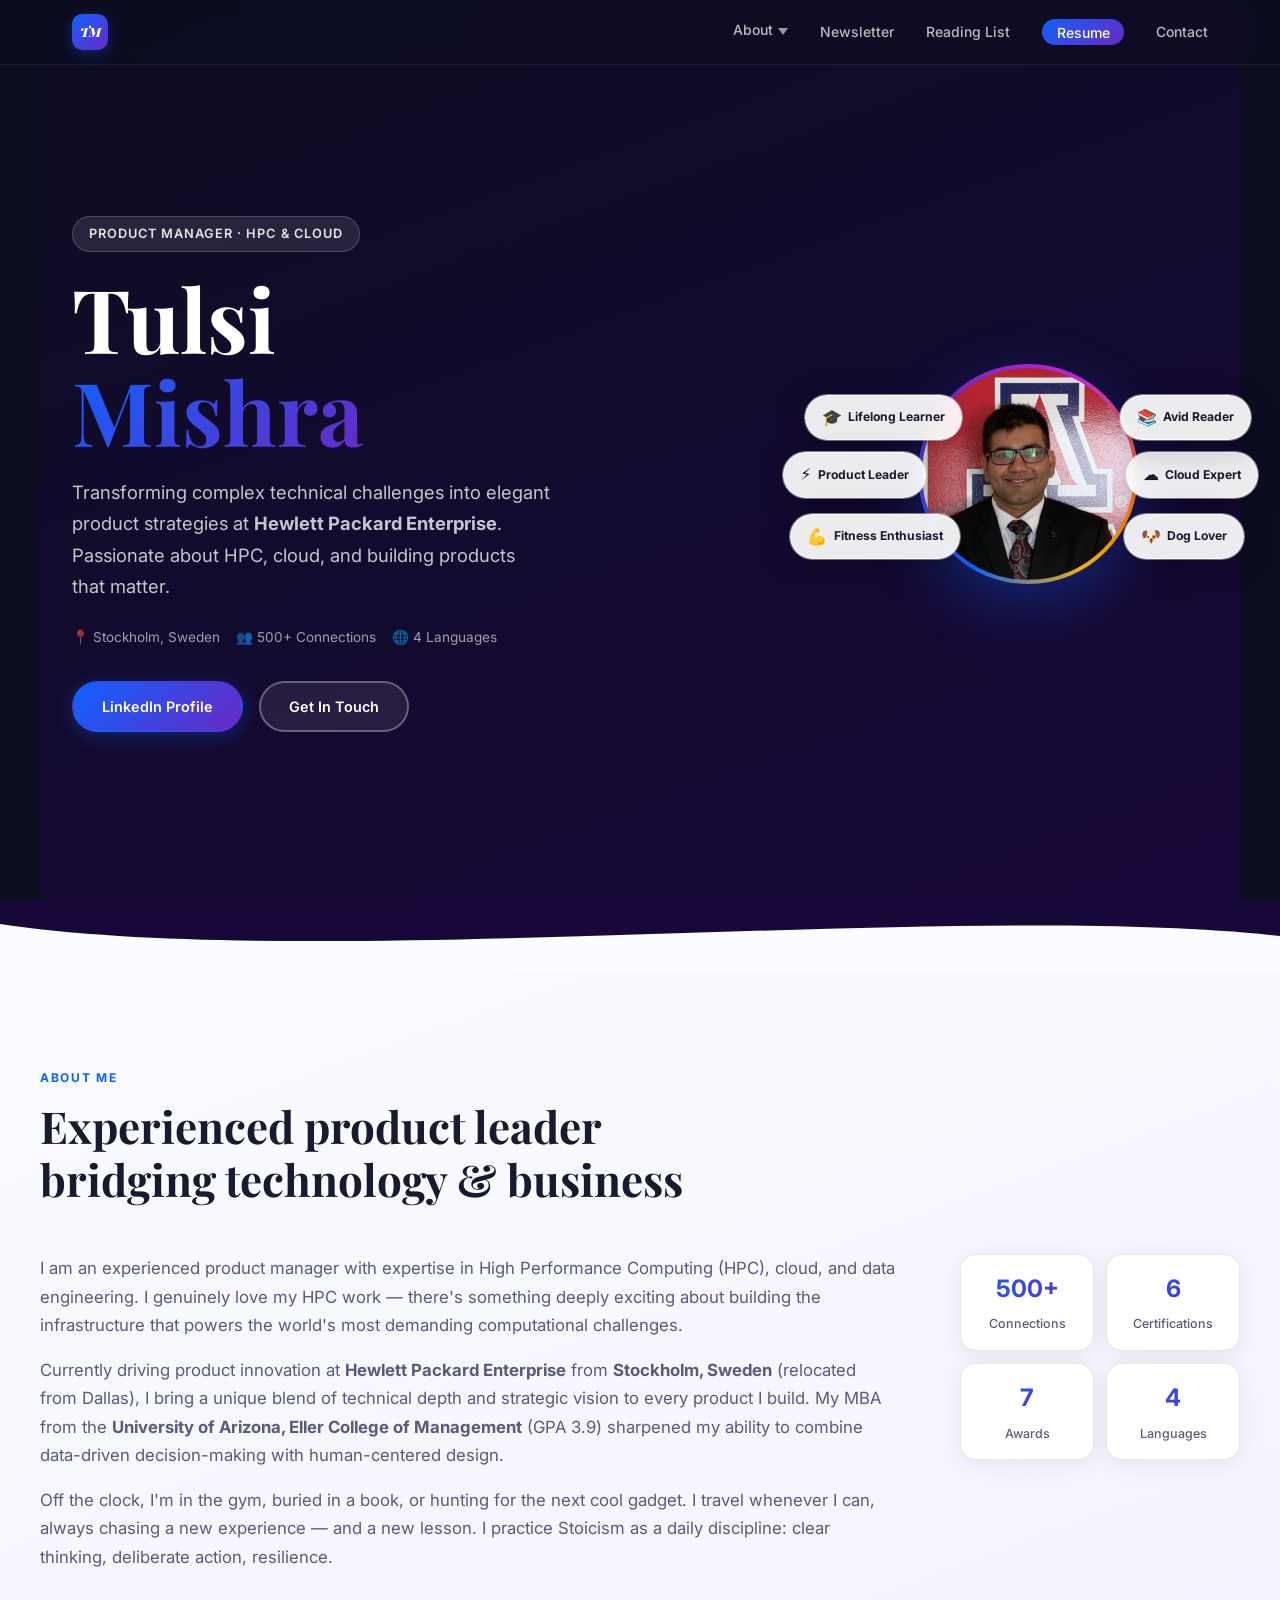
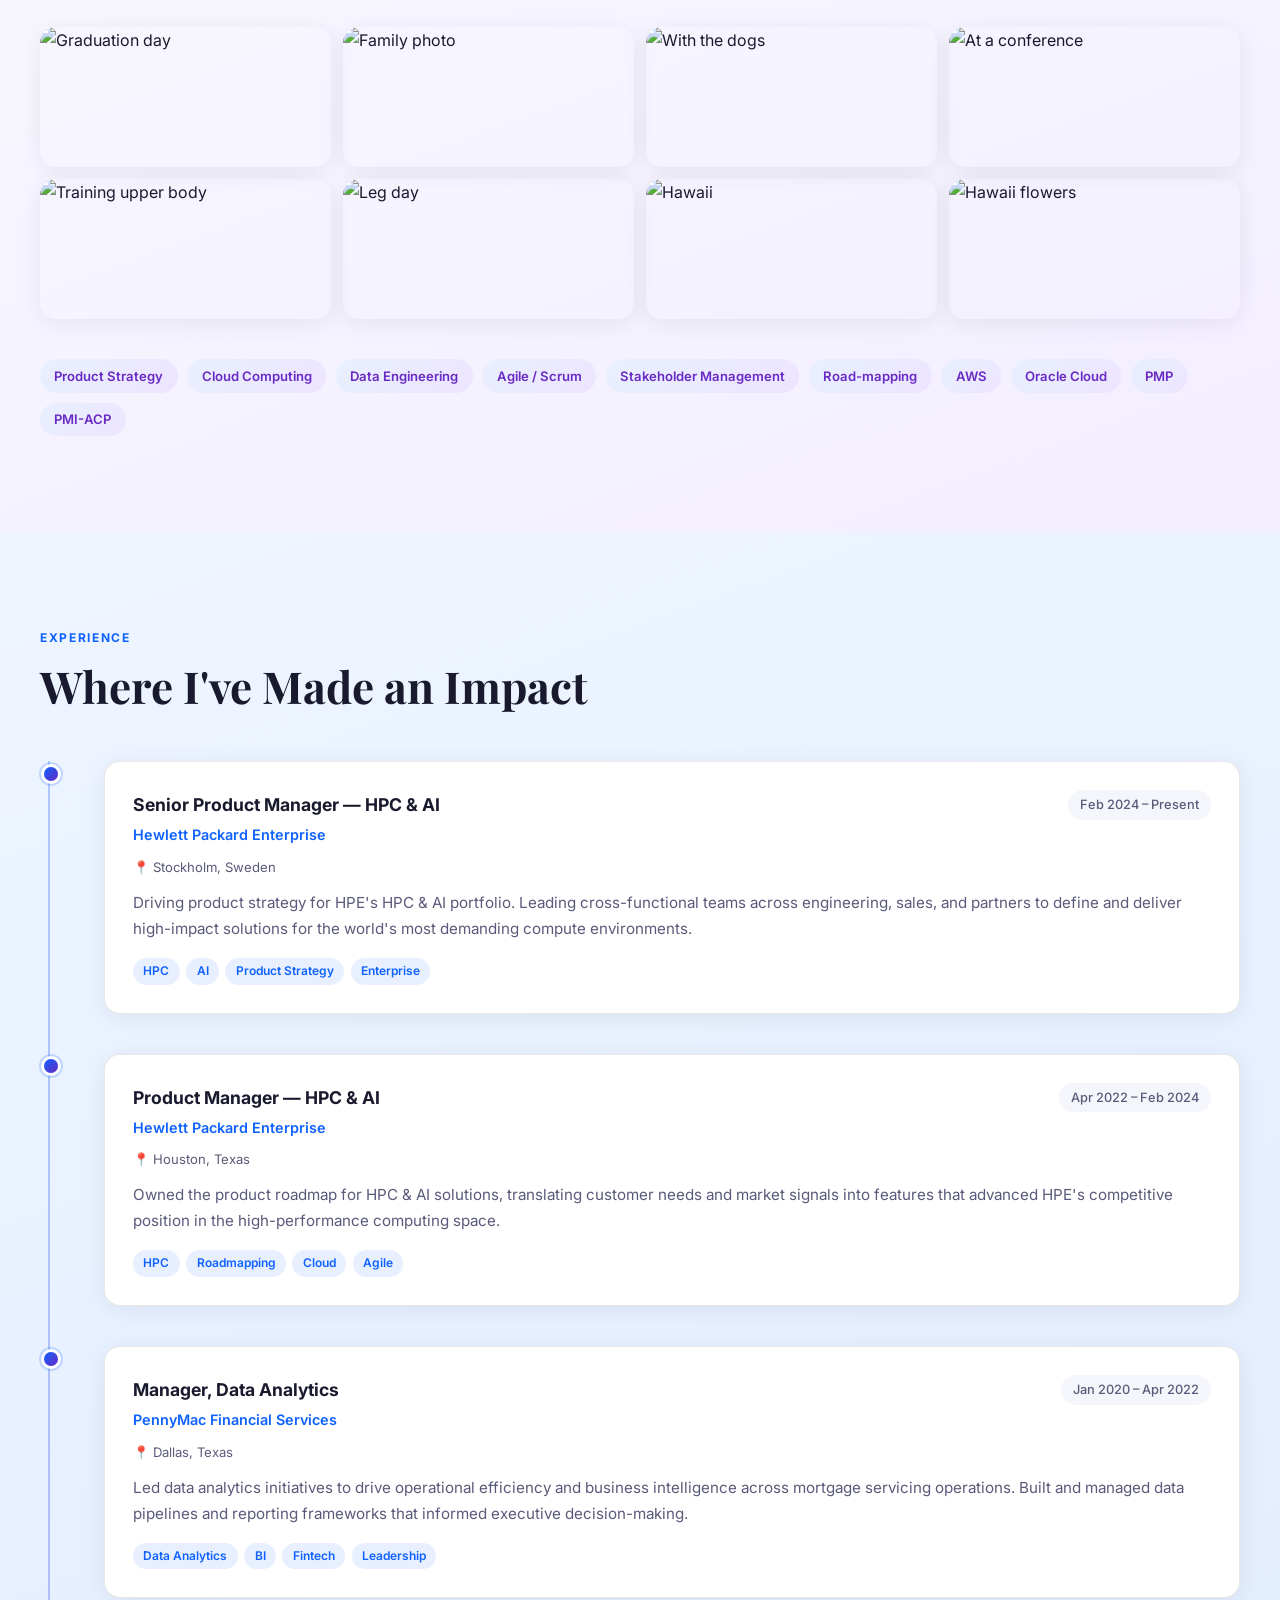
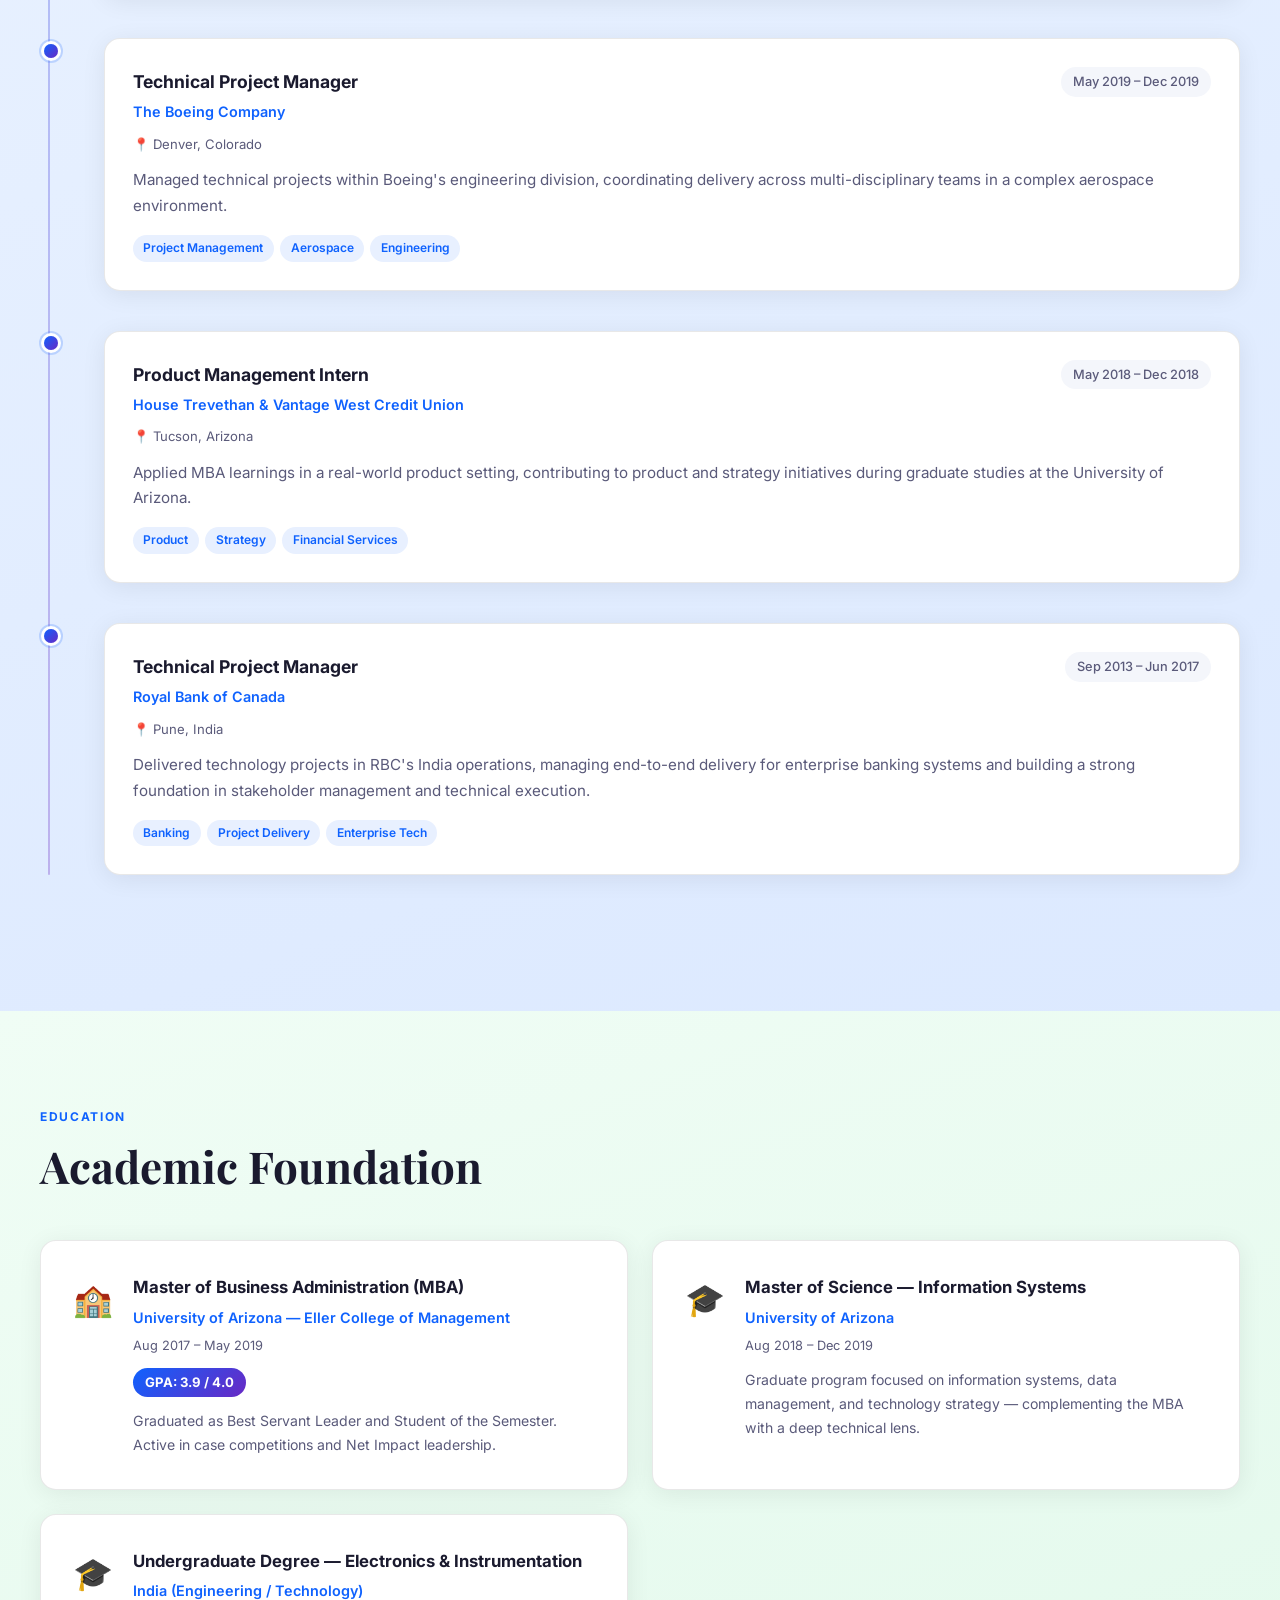
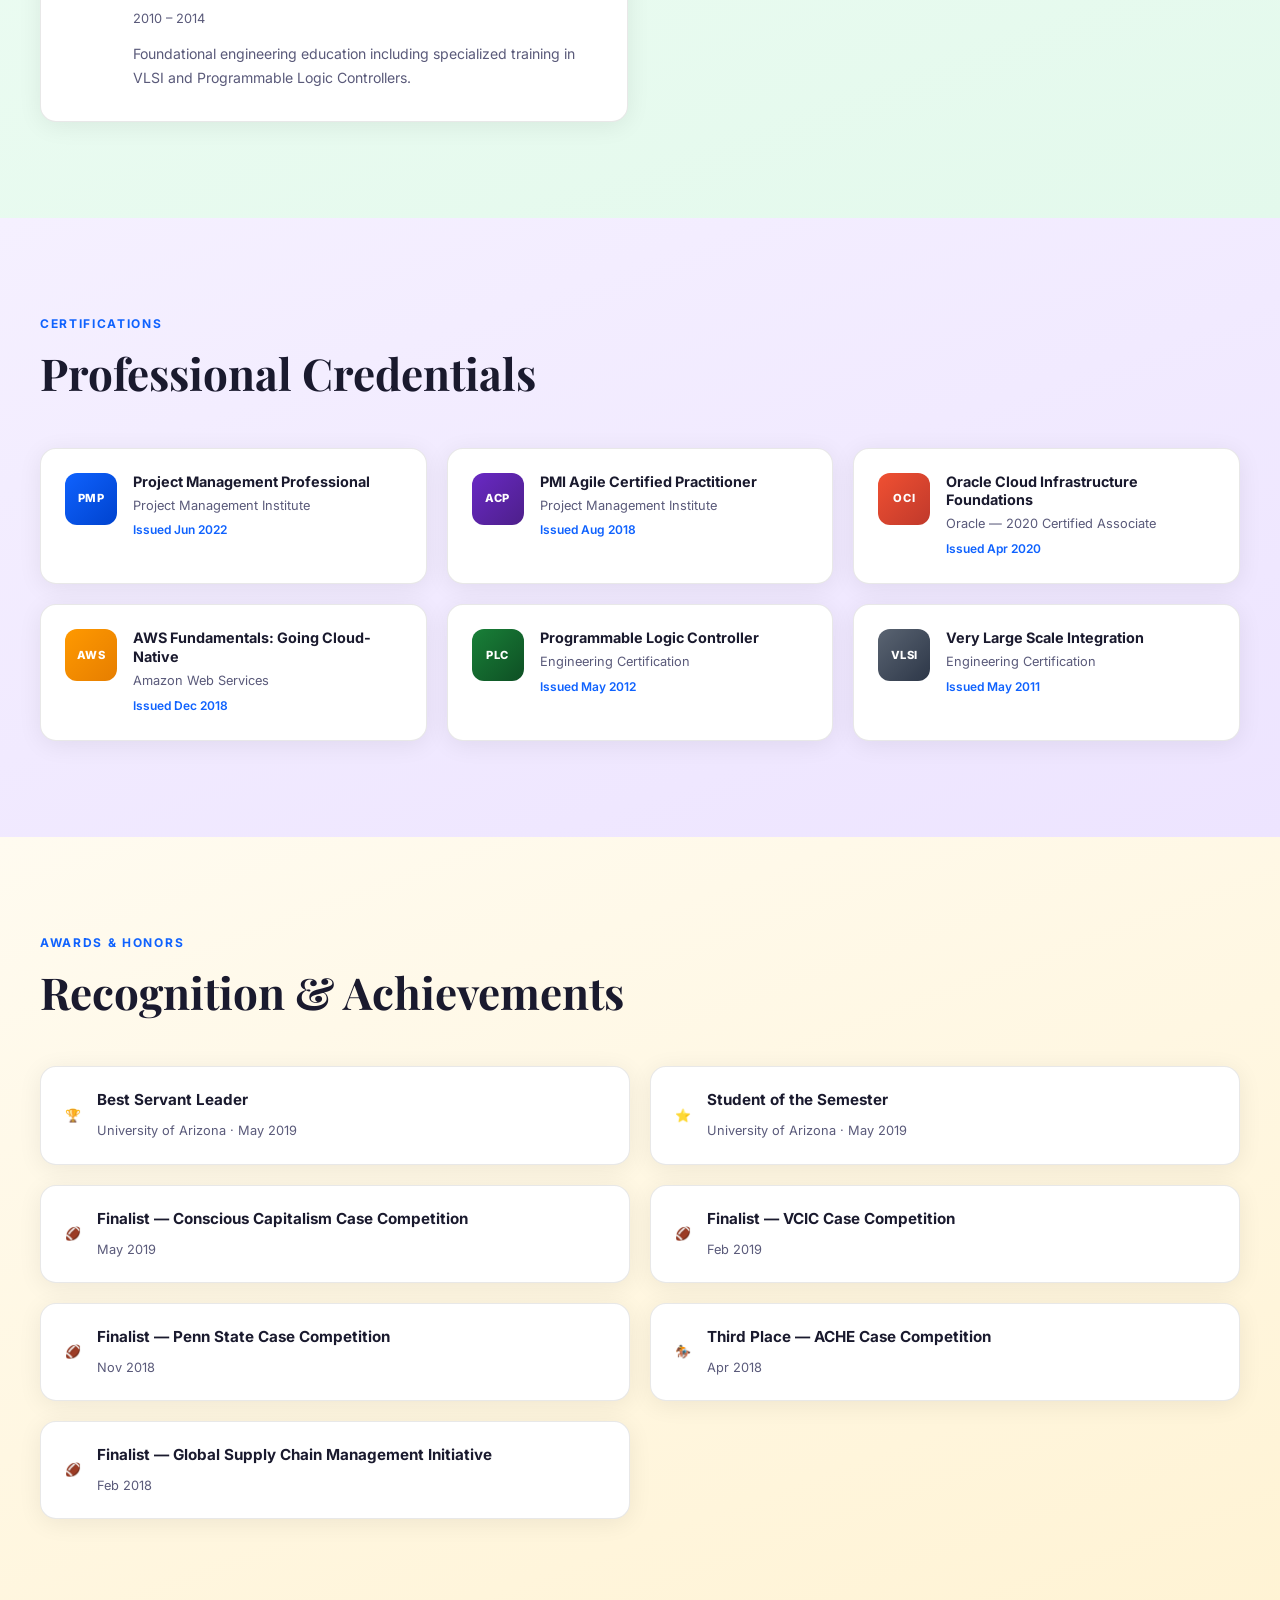
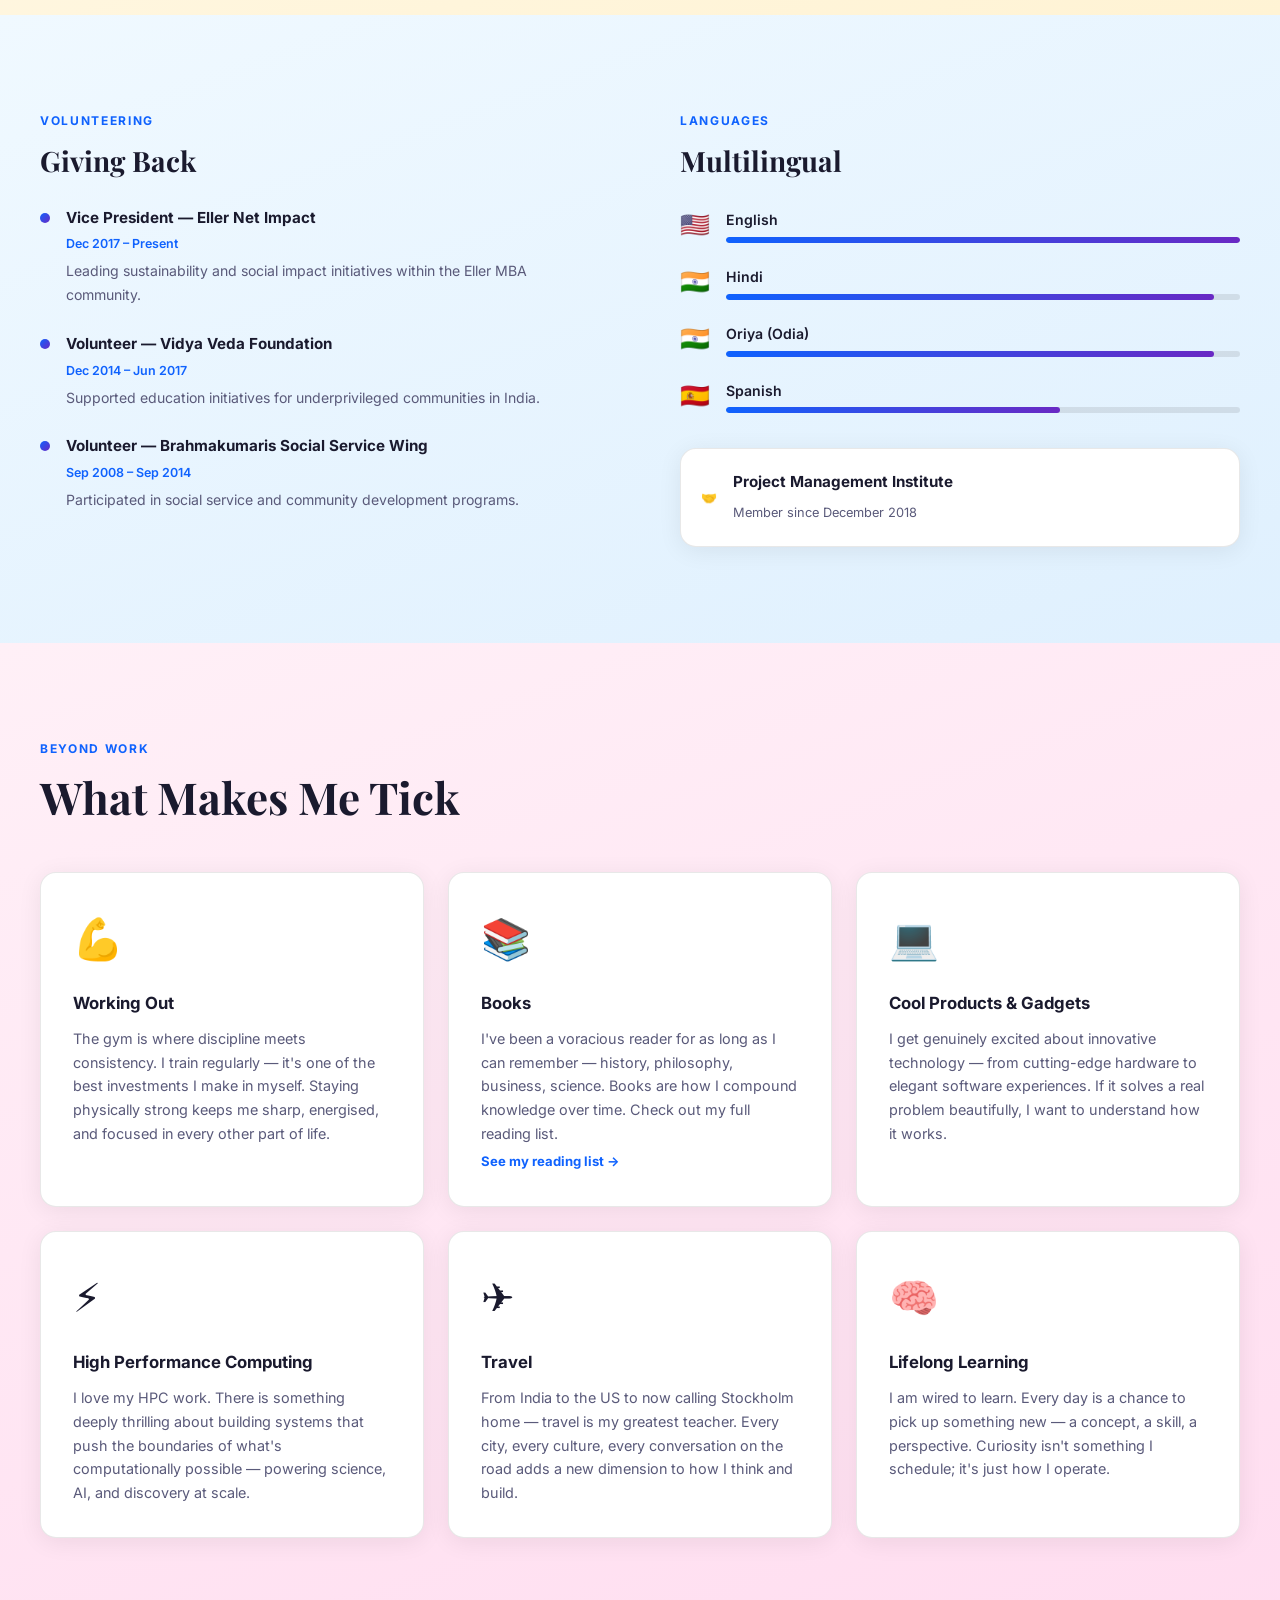
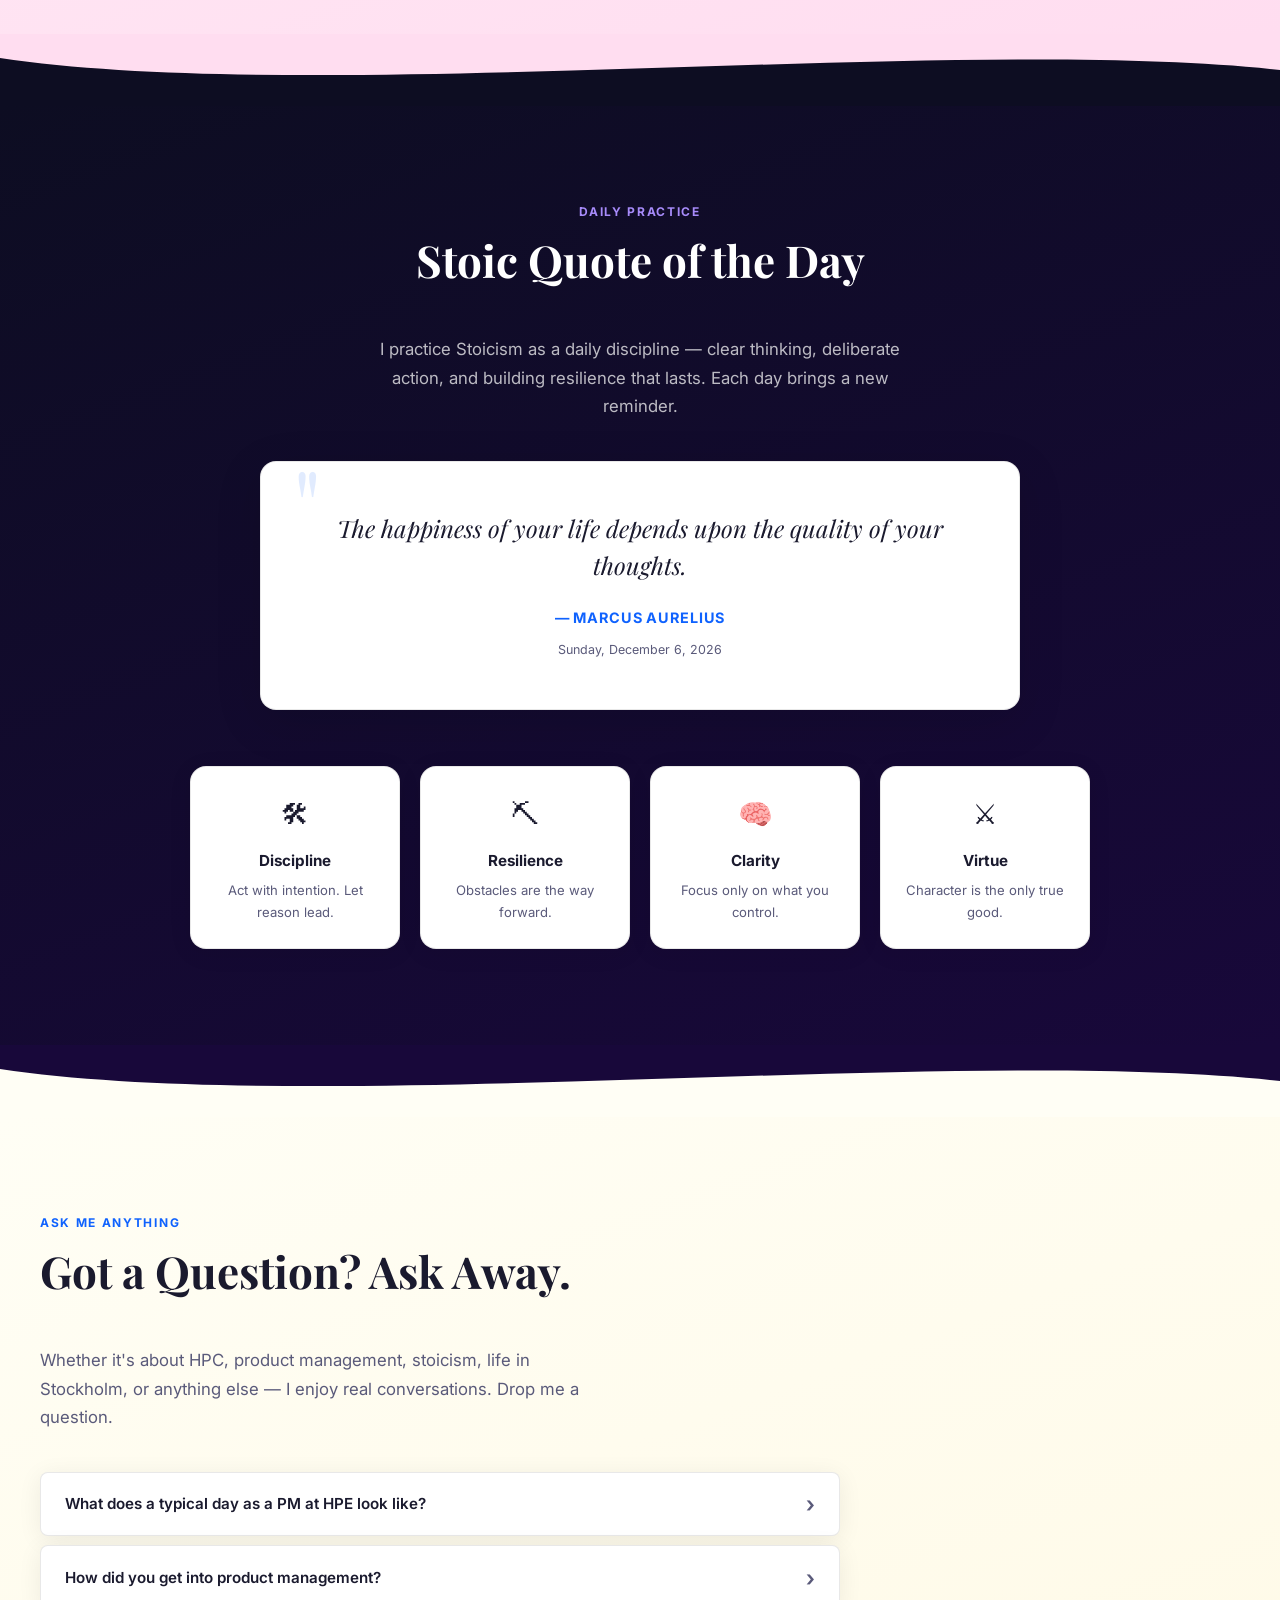
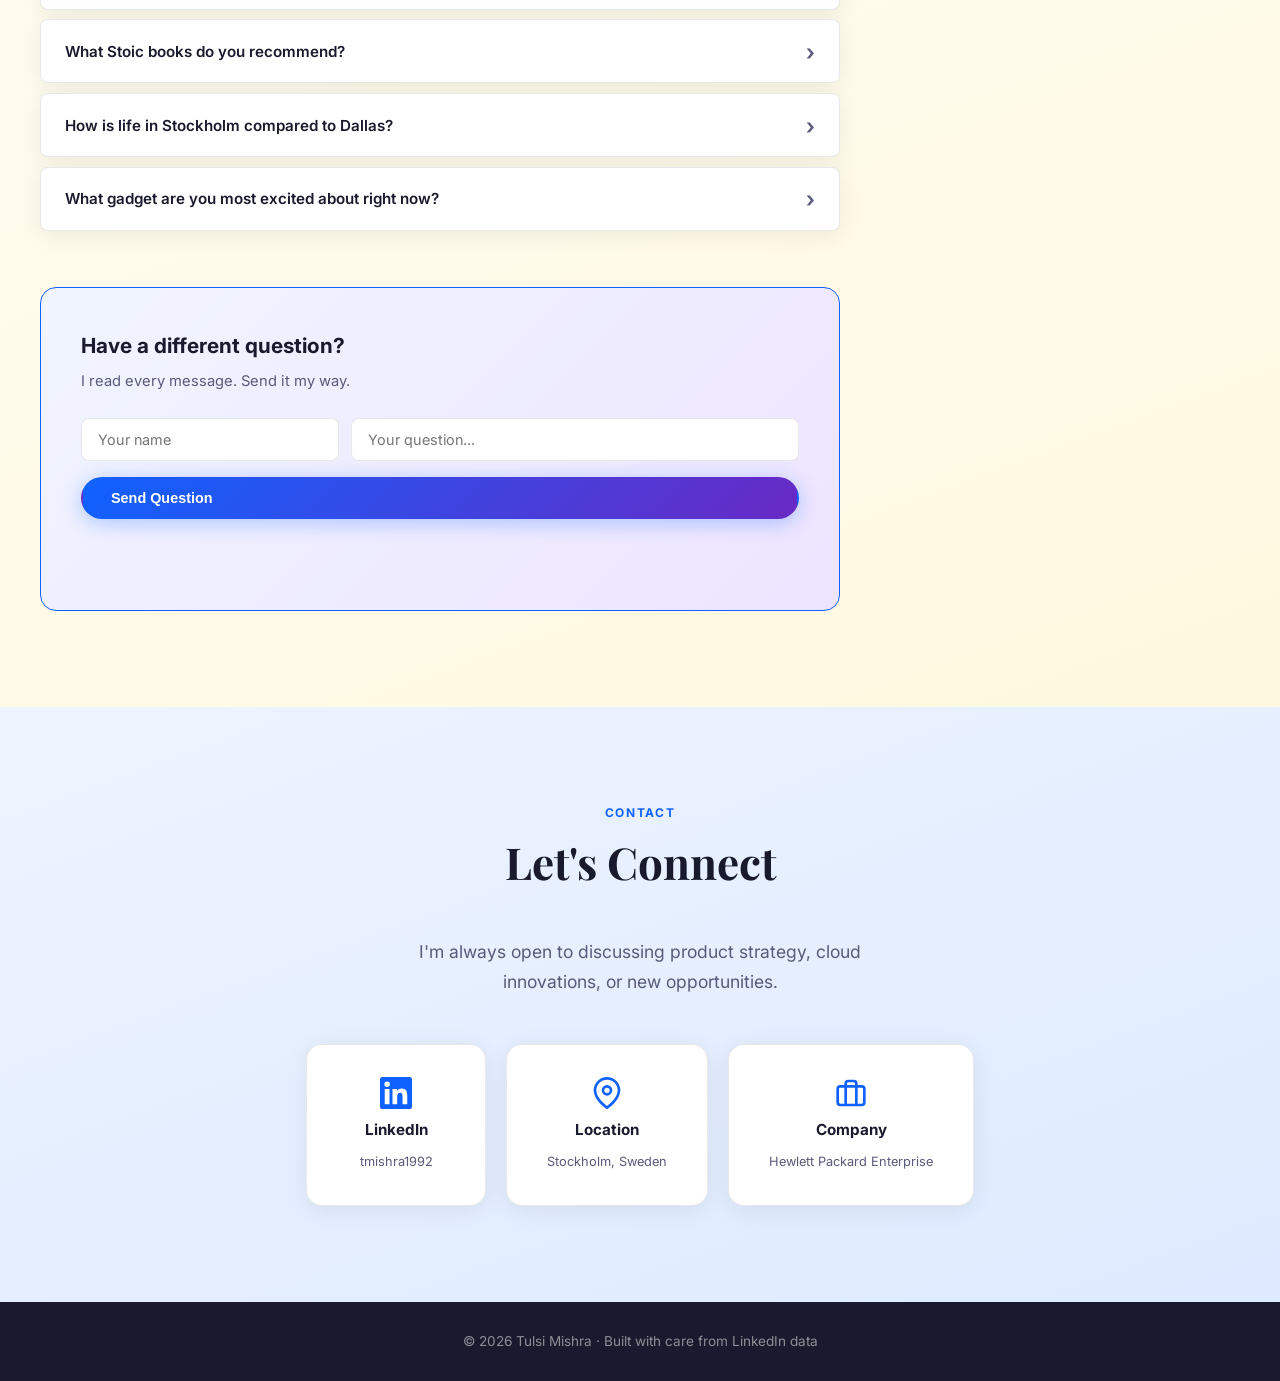
==== commit b9e3dd94: "Polish hero, navbar, and floating cards - Hero: remove two-tone radial gradients → clean single dark" ====
--- a/index.html
+++ b/index.html
@@ -58,8 +58,8 @@
         <img src="images/profile-pic.jpeg" alt="Tulsi Mishra" class="avatar-photo" />
       </div>
       <div class="floating-card fc1">
-        <span class="fc-icon">&#127942;</span>
-        <span>PMP Certified</span>
+        <span class="fc-icon">&#127891;</span>
+        <span>Lifelong Learner</span>
       </div>
       <div class="floating-card fc2">
         <span class="fc-icon">&#9729;</span>
--- a/style.css
+++ b/style.css
@@ -40,14 +40,16 @@
   position: fixed;
   top: 0; left: 0; right: 0;
   z-index: 1000;
-  background: rgba(255,255,255,0.92);
-  backdrop-filter: blur(16px);
-  border-bottom: 1px solid var(--border);
+  background: rgba(13,13,34,0.78);
+  backdrop-filter: blur(18px);
+  -webkit-backdrop-filter: blur(18px);
+  border-bottom: 1px solid rgba(255,255,255,0.08);
   transition: var(--transition);
 }
 
 #navbar.scrolled {
-  box-shadow: 0 2px 24px rgba(0,0,0,0.08);
+  background: rgba(13,13,34,0.96);
+  box-shadow: 0 2px 28px rgba(0,0,0,0.30);
 }
 
 .nav-inner {
@@ -101,7 +103,7 @@
 .nav-links a {
   font-size: 0.875rem;
   font-weight: 500;
-  color: var(--text-muted);
+  color: rgba(255,255,255,0.72);
   transition: var(--transition);
   position: relative;
 }
@@ -117,7 +119,7 @@
   border-radius: 1px;
 }
 
-.nav-links a:hover { color: var(--primary); }
+.nav-links a:hover { color: #ffffff; }
 .nav-links a:hover::after { transform: scaleX(1); }
 
 .nav-toggle { display: none; }
@@ -383,19 +385,19 @@
 
 .floating-card {
   position: absolute;
-  /* Cloud-like: frosted glass pill */
-  background: rgba(255,255,255,0.82);
-  backdrop-filter: blur(12px);
-  -webkit-backdrop-filter: blur(12px);
-  border: 1px solid rgba(255,255,255,0.55);
+  /* Cloud-like: bright frosted glass pill */
+  background: rgba(255,255,255,0.92);
+  backdrop-filter: blur(16px);
+  -webkit-backdrop-filter: blur(16px);
+  border: 1px solid rgba(255,255,255,0.80);
   border-radius: 999px;
-  padding: 0.55rem 1.1rem;
-  font-size: 0.78rem;
-  font-weight: 600;
+  padding: 0.5rem 1rem;
+  font-size: 0.76rem;
+  font-weight: 700;
   display: flex;
   align-items: center;
-  gap: 0.45rem;
-  box-shadow: 0 4px 20px rgba(0,0,0,0.10), 0 1px 4px rgba(0,0,0,0.06);
+  gap: 0.4rem;
+  box-shadow: 0 8px 32px rgba(0,0,0,0.22), 0 2px 8px rgba(0,0,0,0.10), 0 0 0 1px rgba(255,255,255,0.5);
   animation: float 4s ease-in-out infinite;
   white-space: nowrap;
   color: var(--text);
@@ -403,13 +405,13 @@
 
 .floating-card .fc-icon { font-size: 1rem; }
 
-/* Pulled in closer to the circle (was -22% to -24%) */
-.fc1 { top: 3%;  left: -10%;  animation-delay: 0s; }    /* top-left:    PMP Certified */
-.fc4 { top: 3%;  right: -10%; animation-delay: 1.8s; }  /* top-right:   Avid Reader */
-.fc3 { top: 43%; left: -12%;  animation-delay: 0.7s; }  /* mid-left:    Product Leader */
-.fc2 { top: 43%; right: -10%; animation-delay: 1.3s; }  /* mid-right:   Cloud Expert */
-.fc5 { top: 76%; left: -8%;   animation-delay: 2.4s; }  /* bottom-left: Fitness Enthusiast */
-.fc6 { top: 76%; right: -10%; animation-delay: 3.1s; }  /* bottom-right: Dog Lover */
+/* Positioned at ring clock-face borders — ring 220px centered in 360px hero-visual */
+.fc1 { top: 28%;  left: -12%;  animation-delay: 0s; }    /* 10 o'clock:  Lifelong Learner */
+.fc4 { top: 28%;  right: -12%; animation-delay: 1.8s; }  /* 2 o'clock:   Avid Reader */
+.fc3 { top: 44%;  left: -18%;  animation-delay: 0.7s; }  /* 9 o'clock:   Product Leader */
+.fc2 { top: 44%;  right: -14%; animation-delay: 1.3s; }  /* 3 o'clock:   Cloud Expert */
+.fc5 { top: 61%;  left: -16%;  animation-delay: 2.4s; }  /* 8 o'clock:   Fitness Enthusiast */
+.fc6 { top: 61%;  right: -10%; animation-delay: 3.1s; }  /* 4 o'clock:   Dog Lover */
 
 @keyframes float {
   0%, 100% { transform: translateY(0px); }
@@ -1421,10 +1423,7 @@
    HERO — DARK BACKGROUND
    =========================== */
 #hero {
-  background:
-    radial-gradient(ellipse 800px 500px at 75% 40%, rgba(105,41,196,0.18) 0%, transparent 55%),
-    radial-gradient(ellipse 600px 400px at 15% 70%, rgba(15,98,254,0.15) 0%, transparent 55%),
-    linear-gradient(160deg, #0d0d22 0%, #18083a 100%);
+  background: linear-gradient(160deg, #0d0d22 0%, #18083a 100%);
 }
 
 /* Hero text on dark bg */
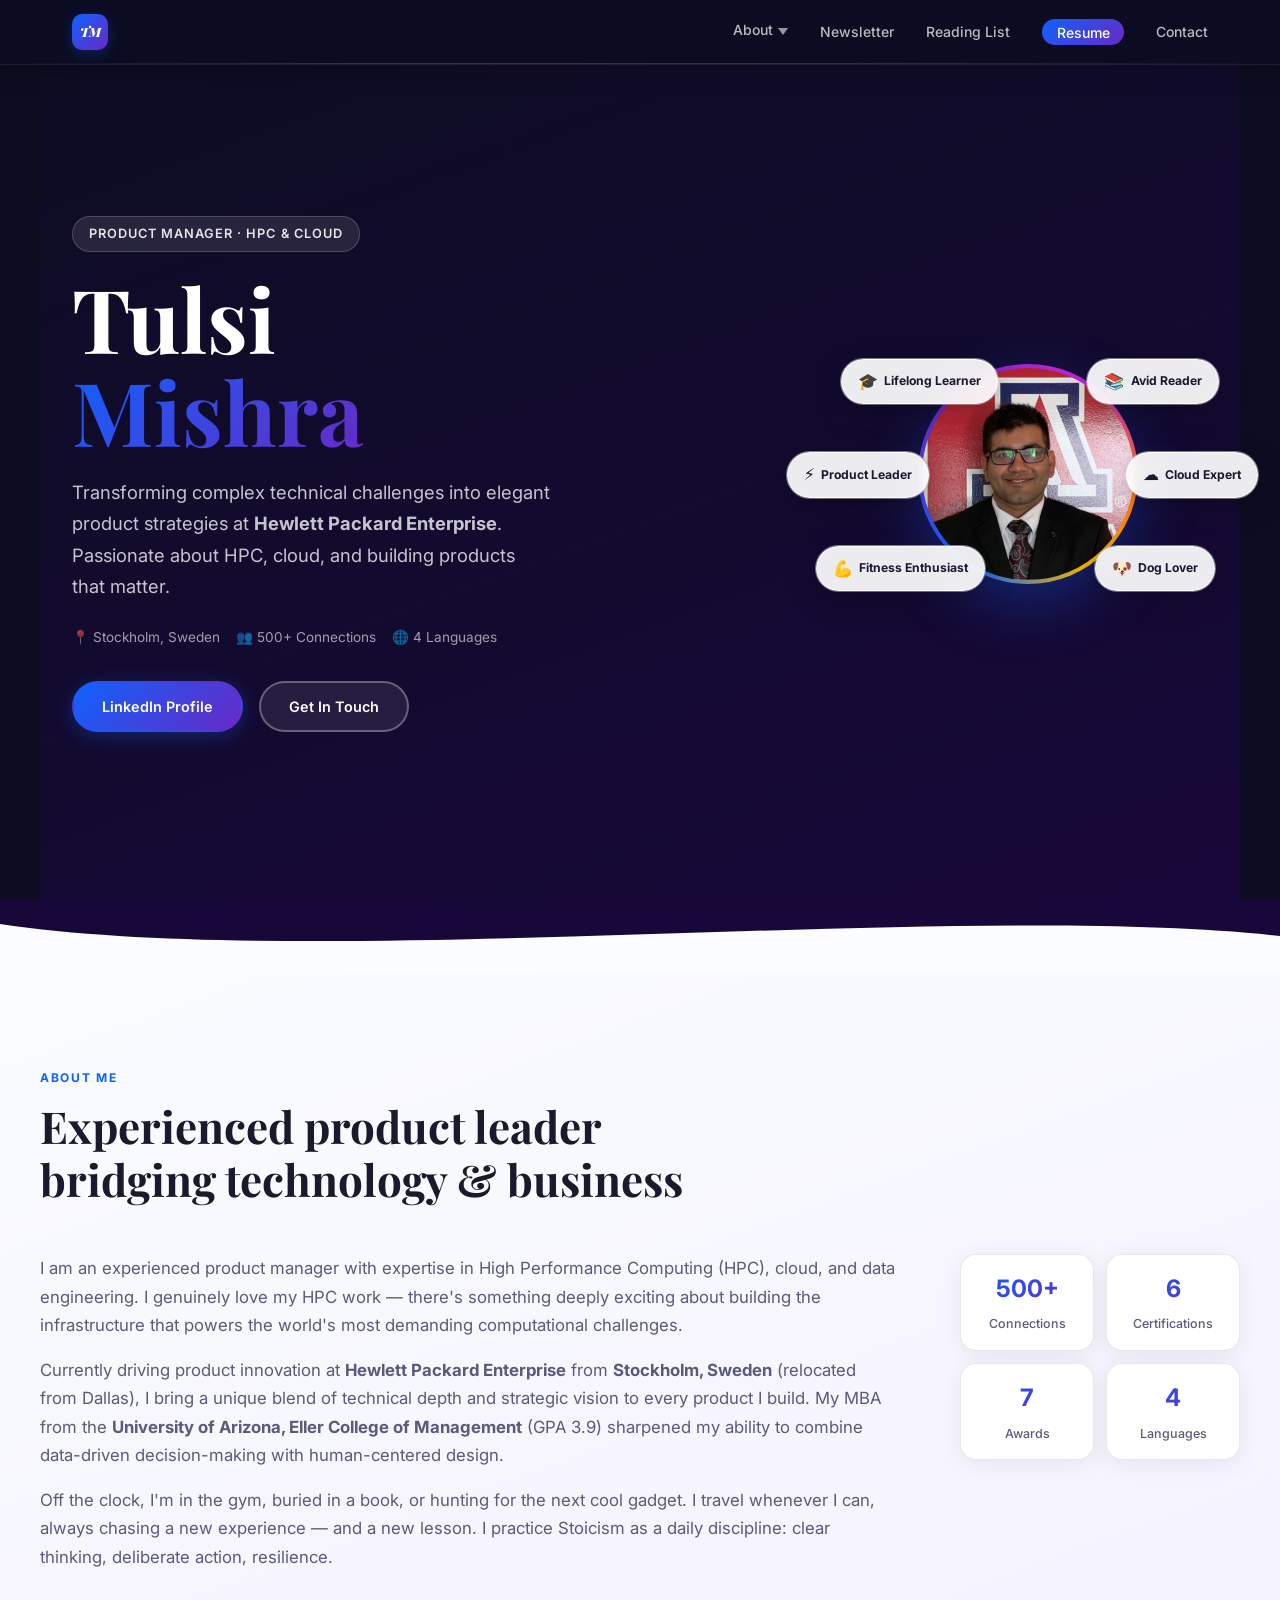
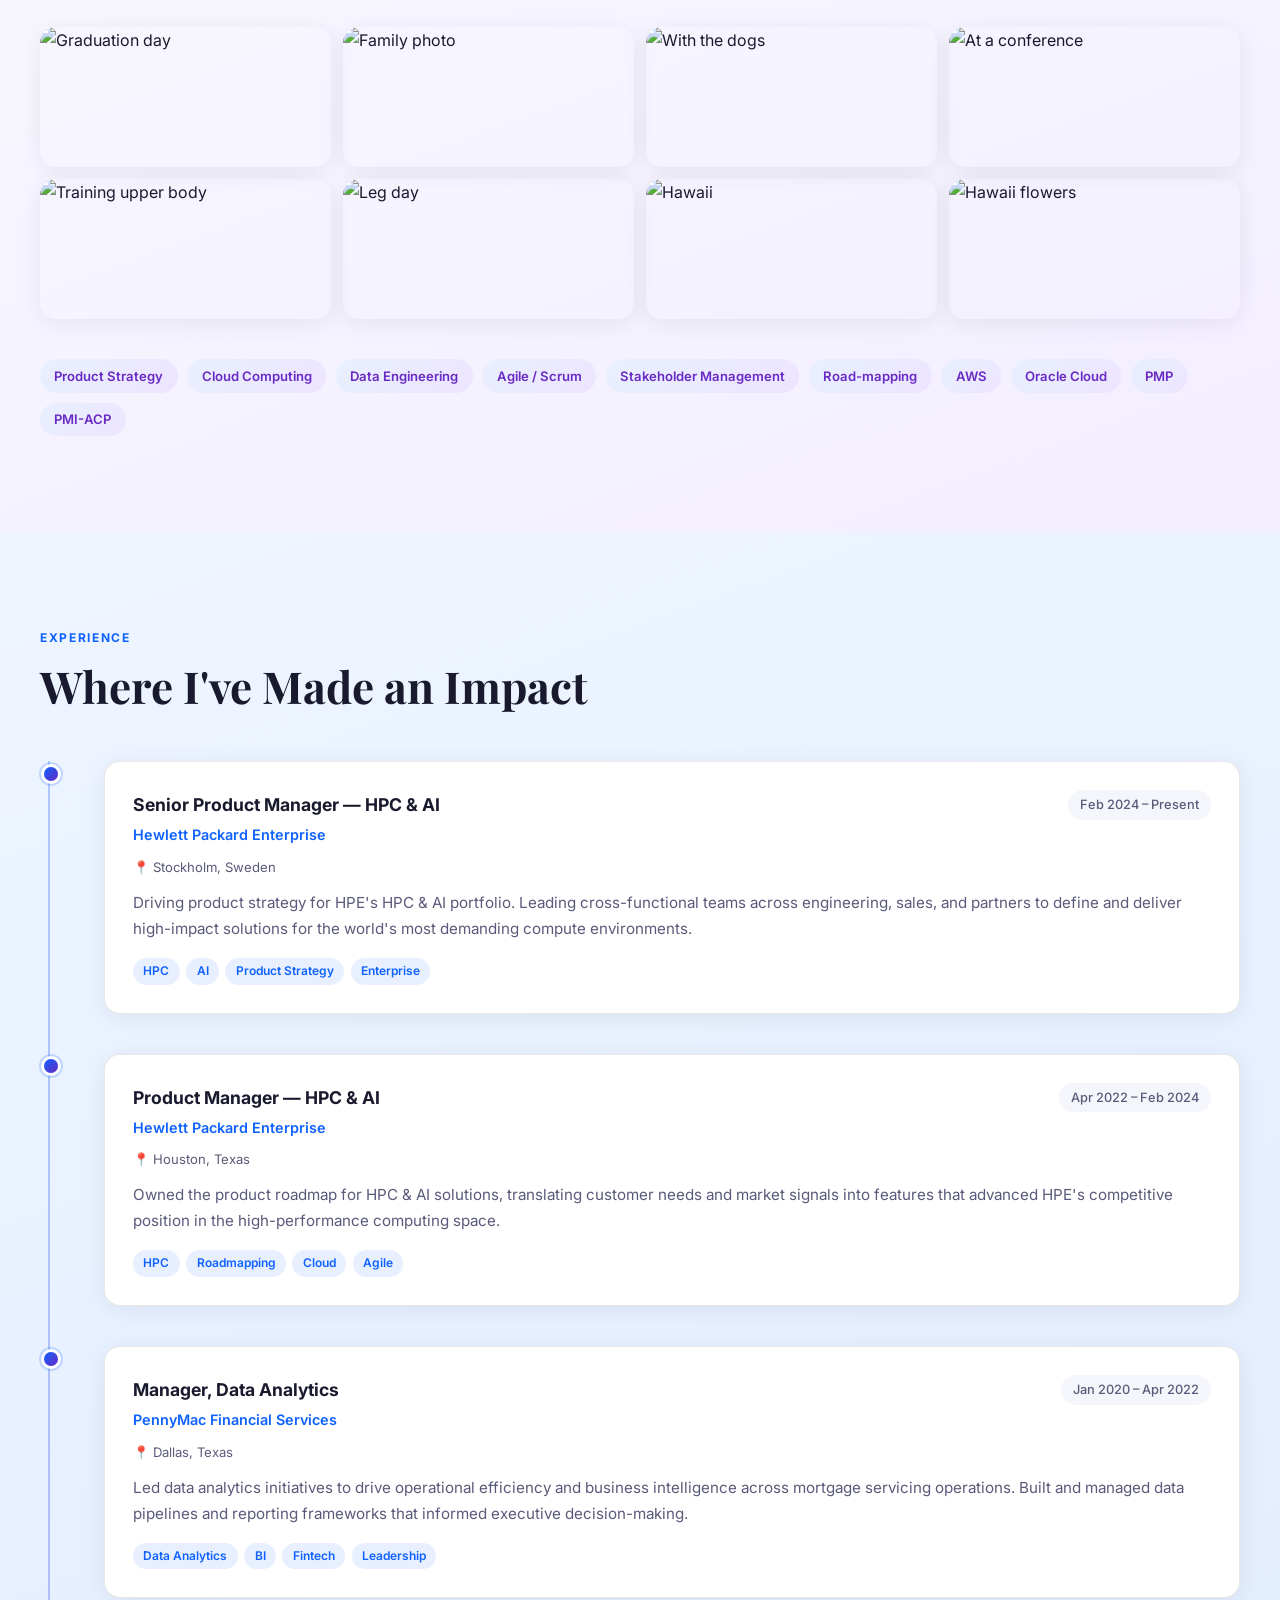
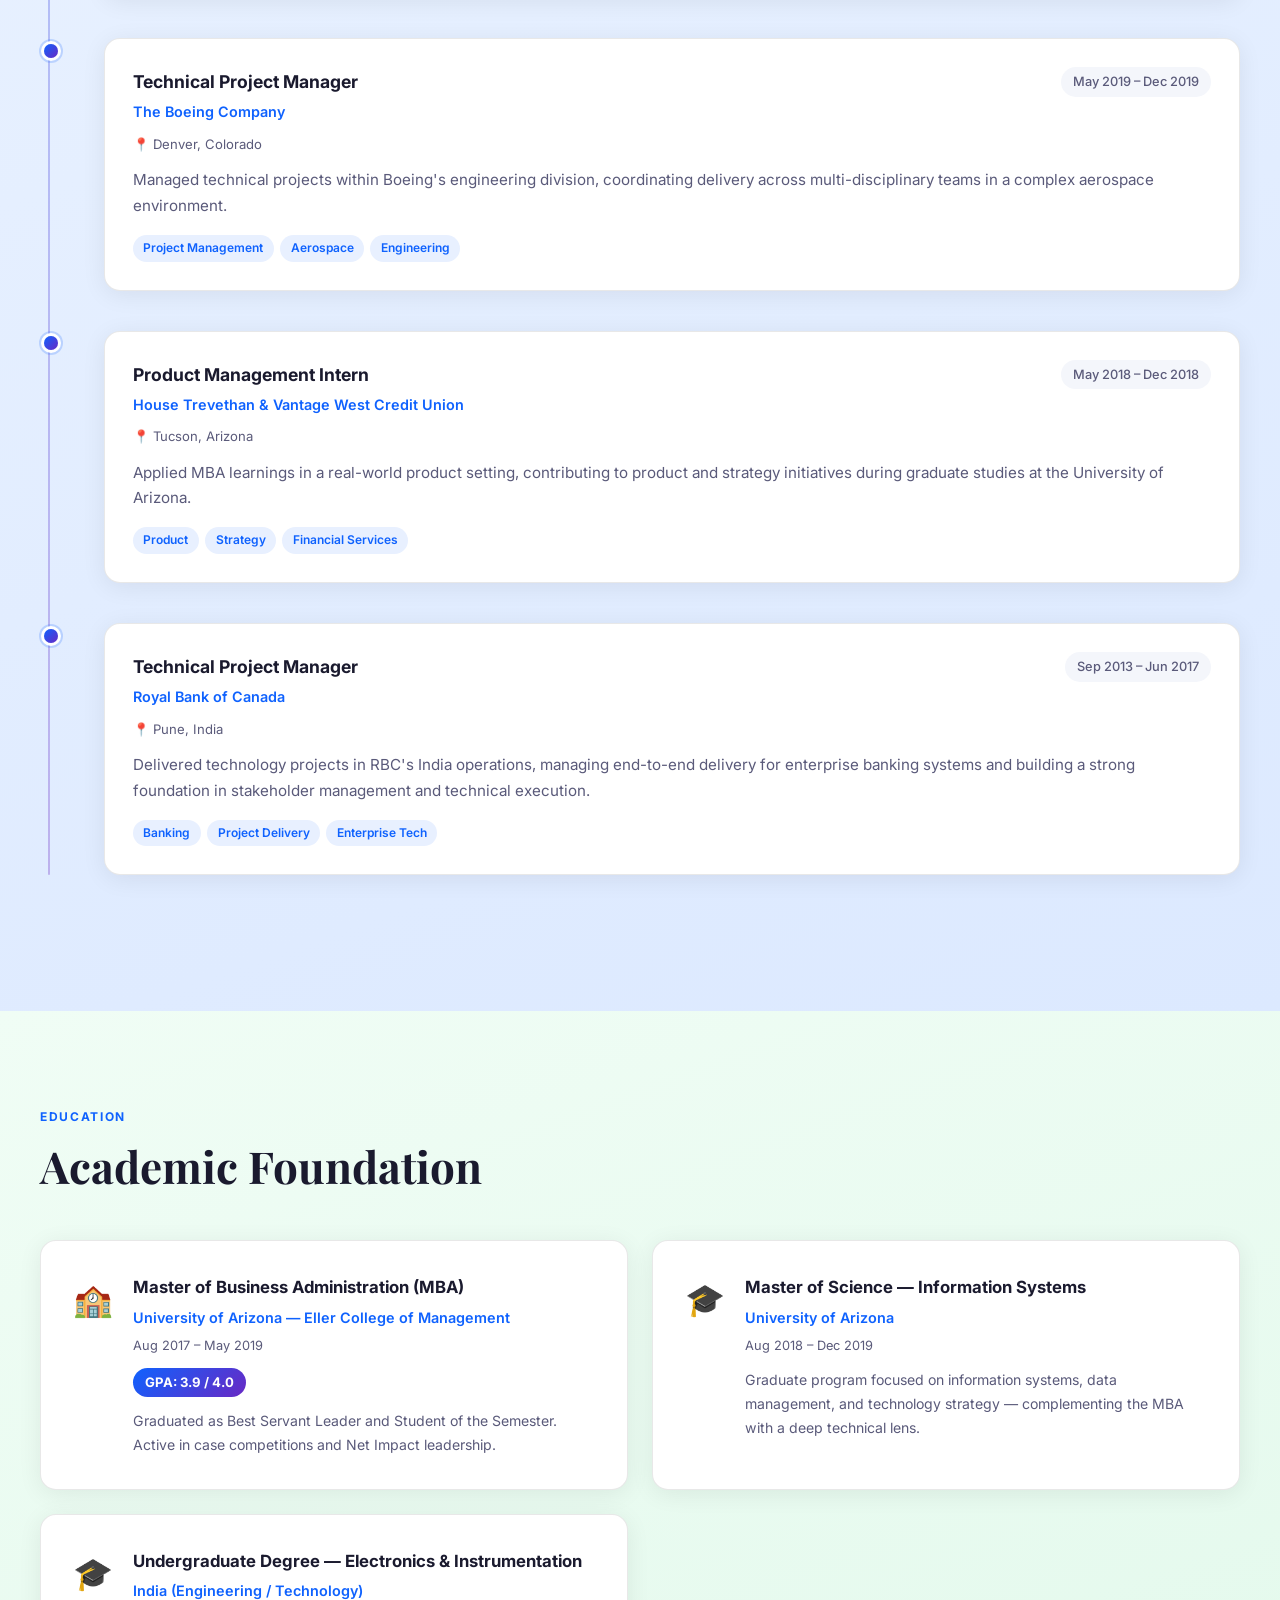
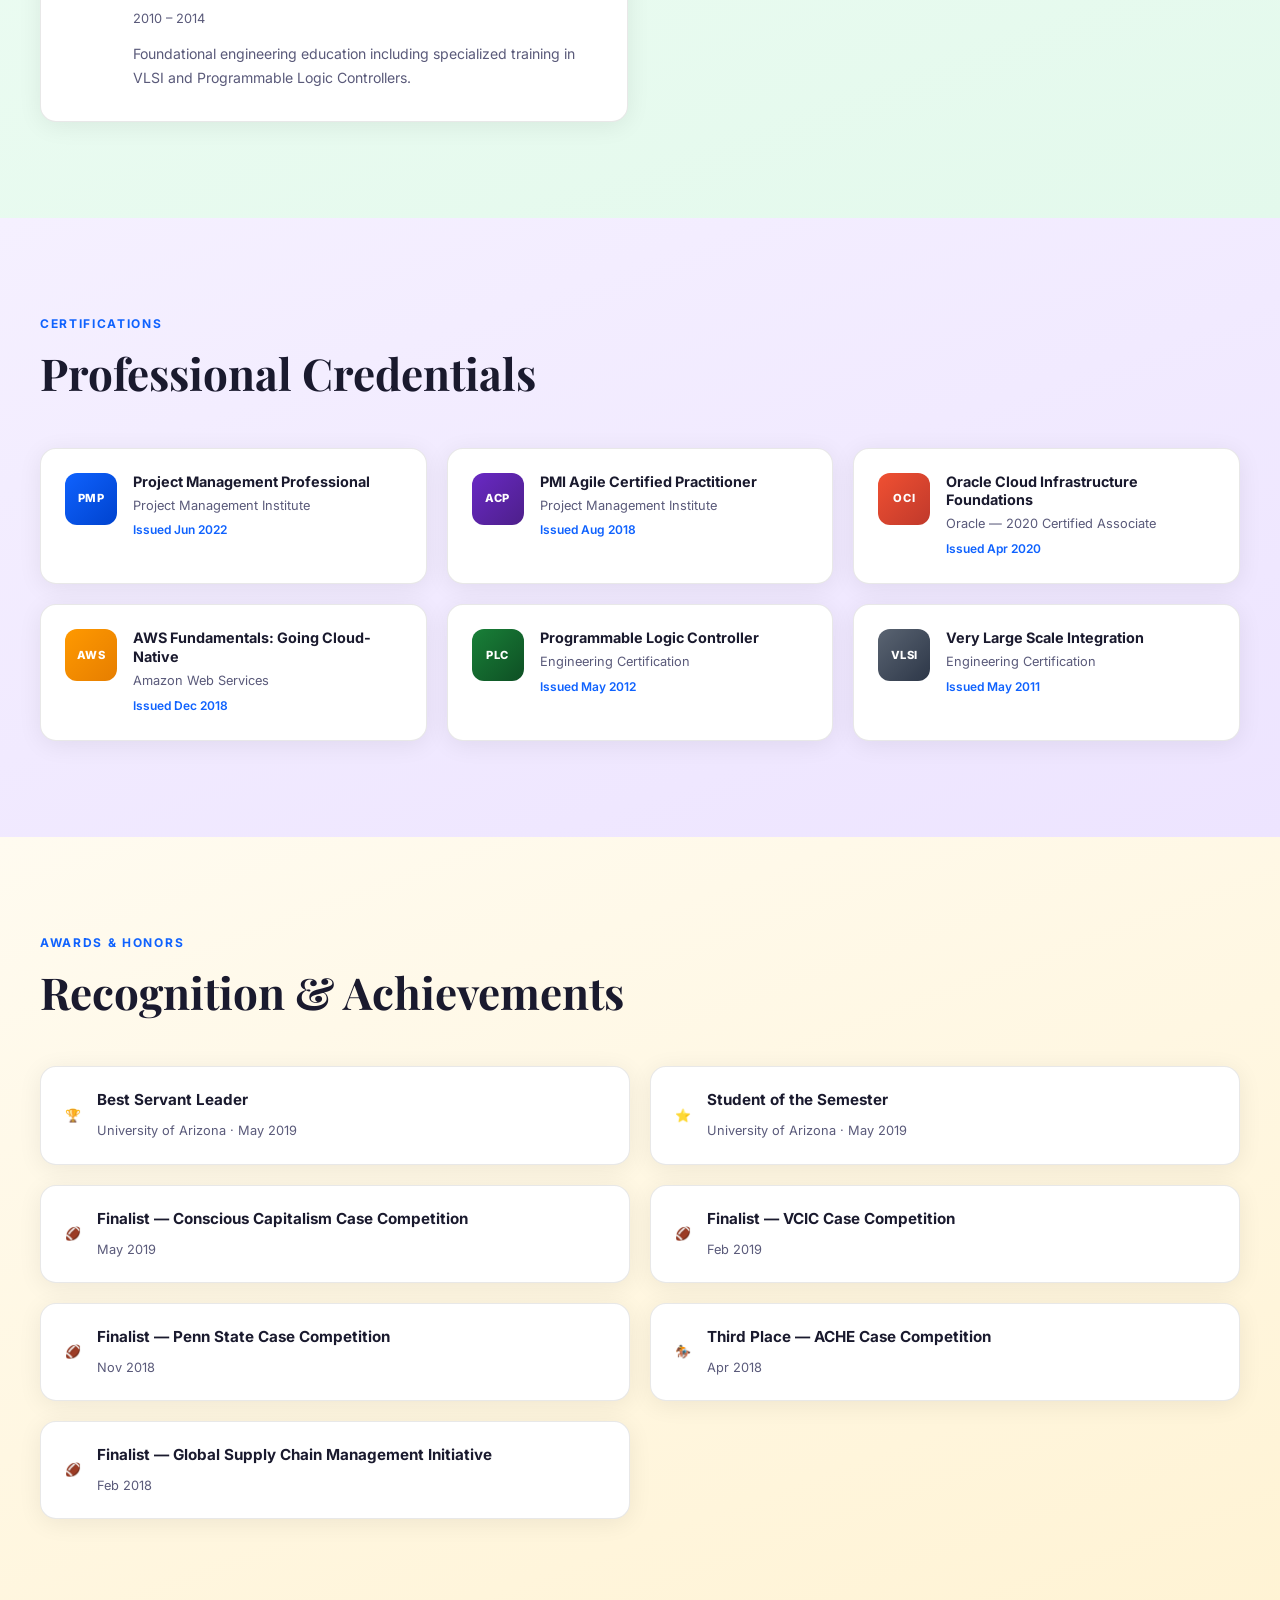
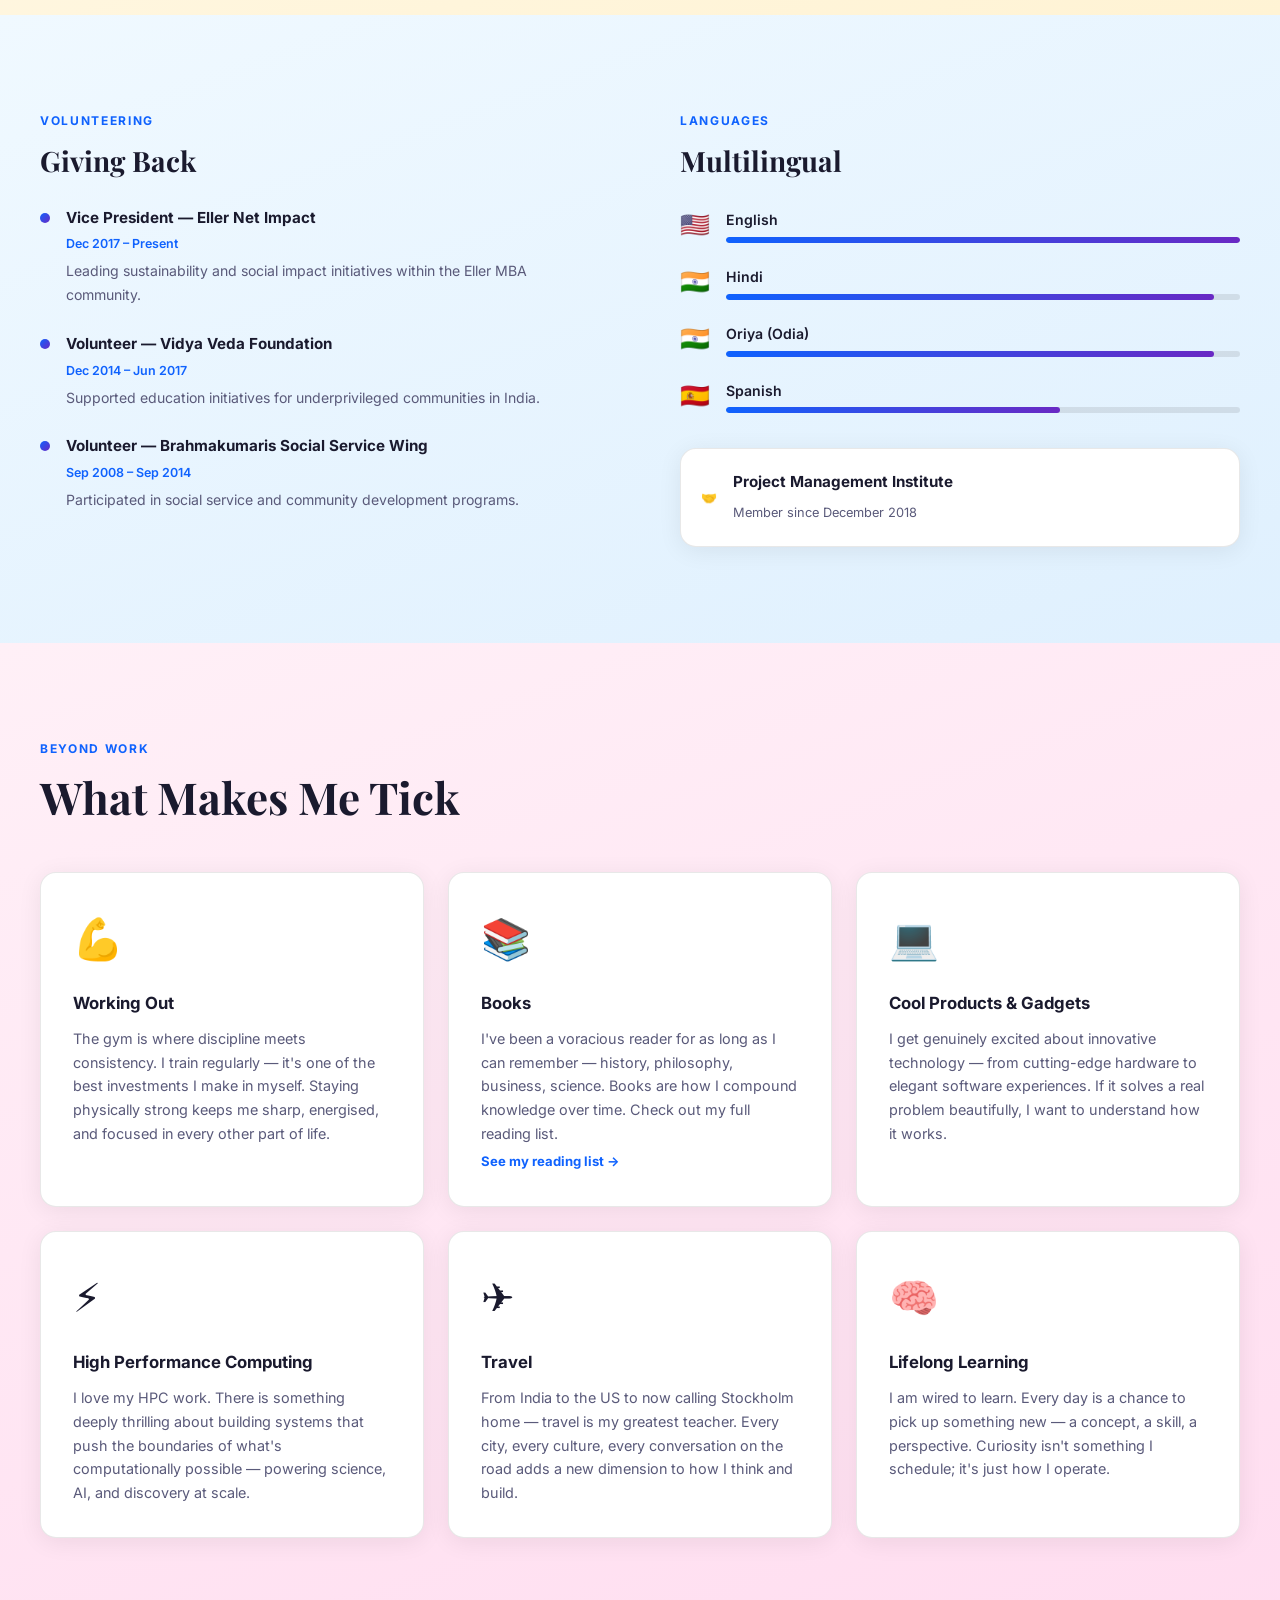
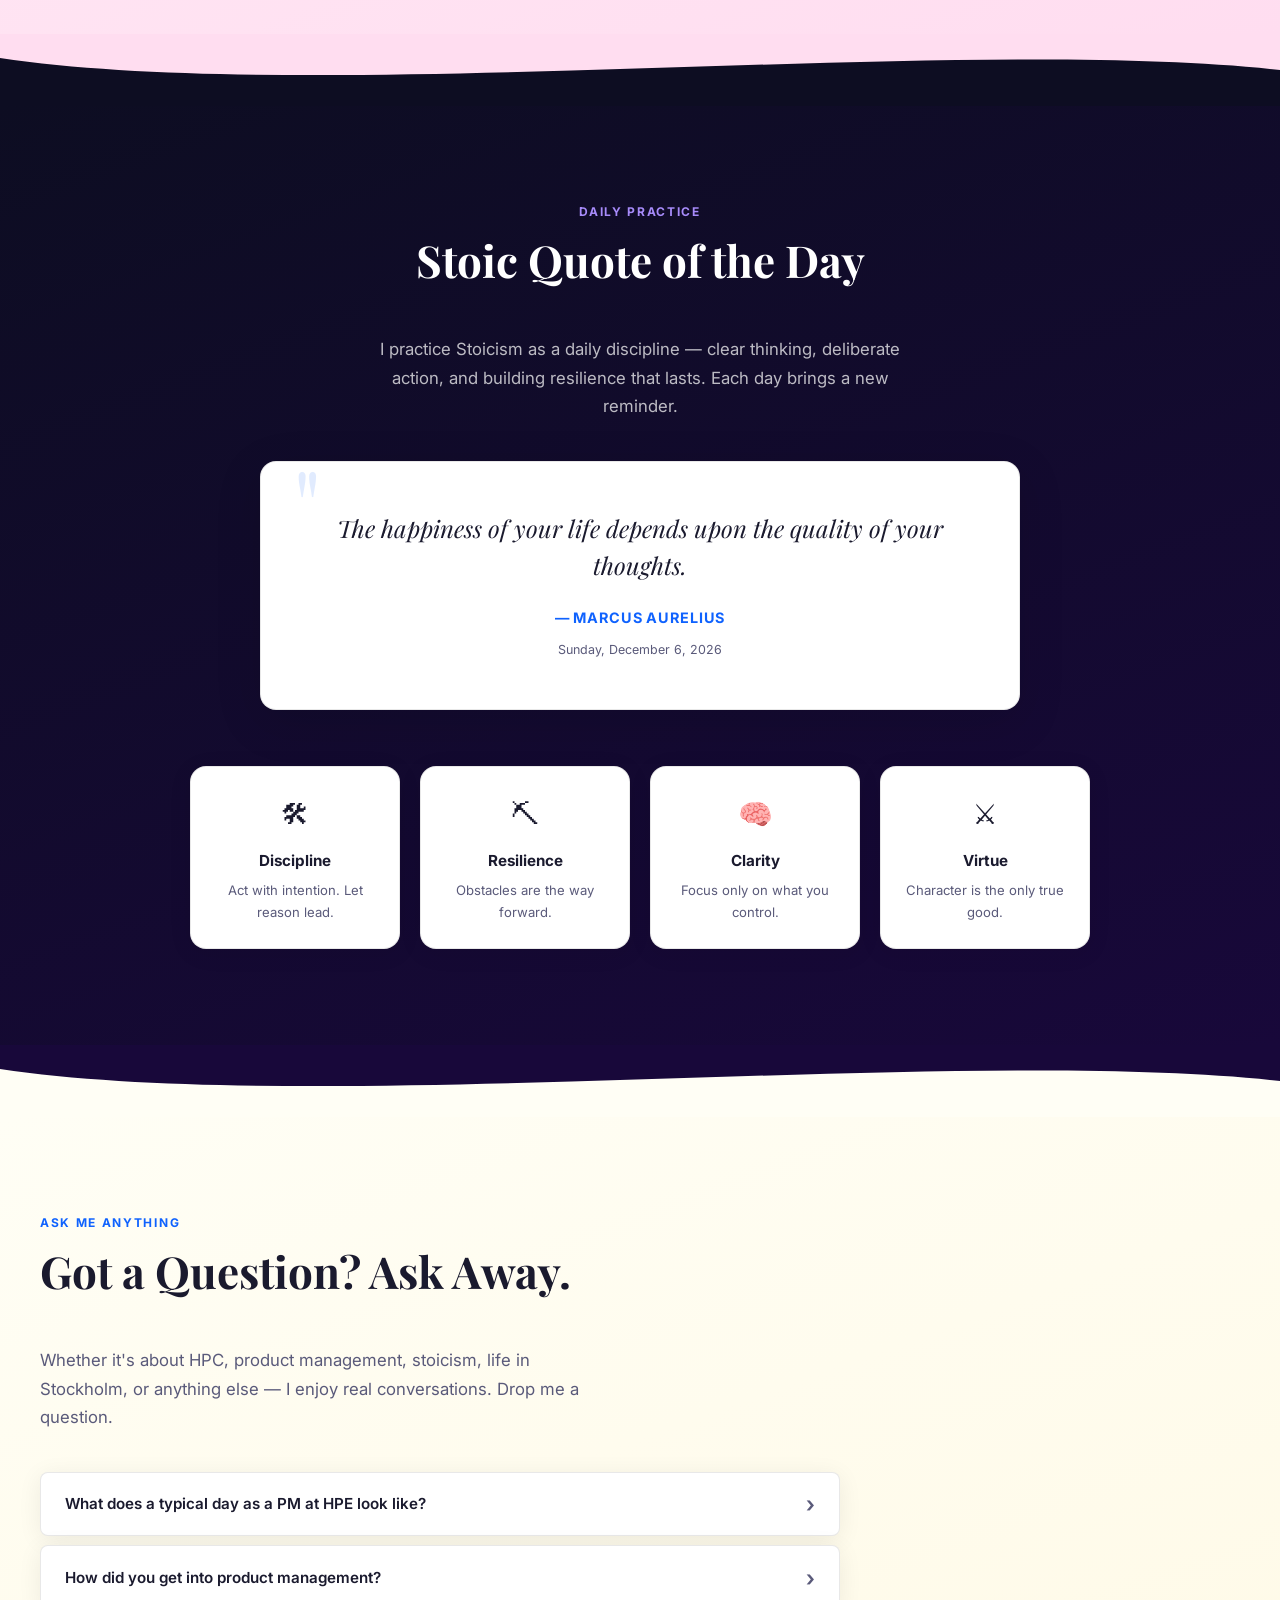
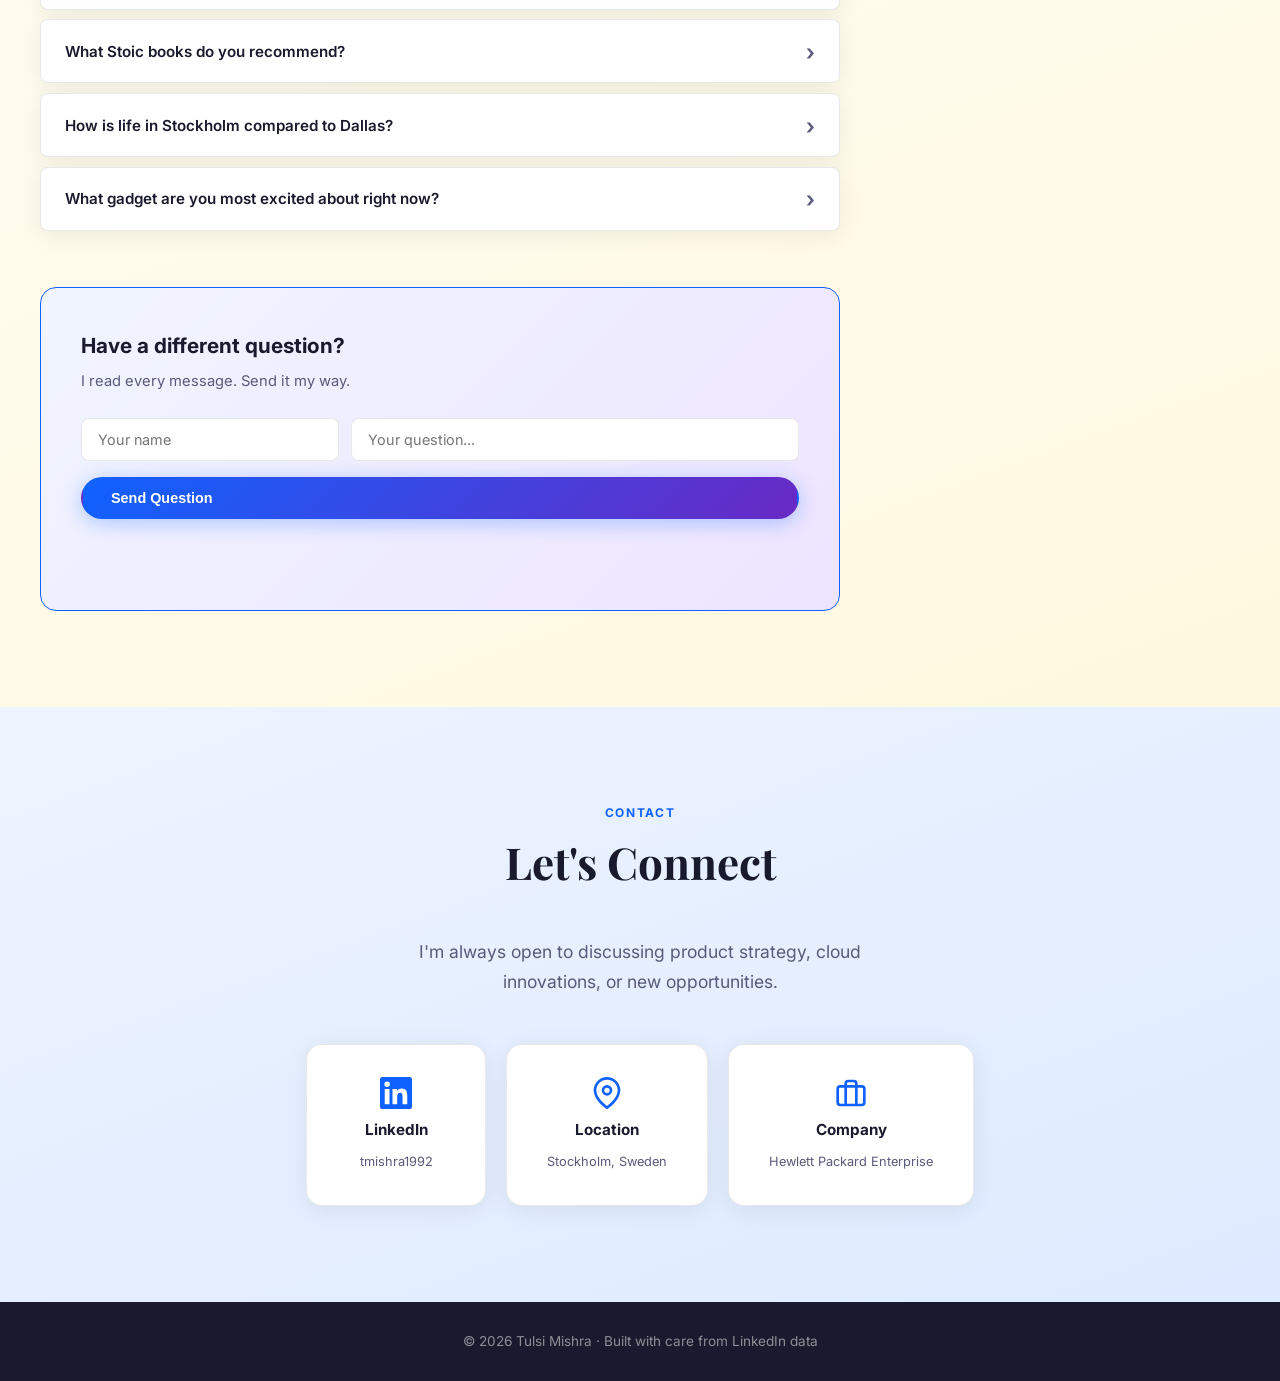
==== commit 28b7af37: "Bust CSS cache on all pages with ?v=2 Forces mobile browsers to fetch the latest style.css instead o" ====
--- a/index.html
+++ b/index.html
@@ -7,7 +7,7 @@
   <link rel="preconnect" href="https://fonts.googleapis.com" />
   <link rel="preconnect" href="https://fonts.gstatic.com" crossorigin />
   <link href="https://fonts.googleapis.com/css2?family=Inter:wght@300;400;500;600;700&family=Playfair+Display:wght@700&display=swap" rel="stylesheet" />
-  <link rel="stylesheet" href="style.css" />
+  <link rel="stylesheet" href="style.css?v=2" />
 </head>
 <body style="background:#0d0d22;">
 
--- a/style.css
+++ b/style.css
@@ -40,16 +40,32 @@
   position: fixed;
   top: 0; left: 0; right: 0;
   z-index: 1000;
-  background: rgba(13,13,34,0.78);
-  backdrop-filter: blur(18px);
-  -webkit-backdrop-filter: blur(18px);
+  background: rgba(13,13,34,0.92);
+  backdrop-filter: blur(20px);
+  -webkit-backdrop-filter: blur(20px);
   border-bottom: 1px solid rgba(255,255,255,0.08);
-  transition: var(--transition);
+  box-shadow: 0 4px 24px rgba(0,0,0,0.25);
+  transition: var(--transition);
+}
+
+/* Gradient accent separator line — makes navbar visually distinct from dark hero */
+#navbar::after {
+  content: '';
+  position: absolute;
+  bottom: 0; left: 0; right: 0;
+  height: 1.5px;
+  background: linear-gradient(90deg,
+    transparent,
+    rgba(15,98,254,0.55) 30%,
+    rgba(105,41,196,0.50) 70%,
+    transparent
+  );
+  pointer-events: none;
 }
 
 #navbar.scrolled {
-  background: rgba(13,13,34,0.96);
-  box-shadow: 0 2px 28px rgba(0,0,0,0.30);
+  background: rgba(13,13,34,0.98);
+  box-shadow: 0 4px 28px rgba(0,0,0,0.35);
 }
 
 .nav-inner {
@@ -405,13 +421,15 @@
 
 .floating-card .fc-icon { font-size: 1rem; }
 
-/* Positioned at ring clock-face borders — ring 220px centered in 360px hero-visual */
-.fc1 { top: 28%;  left: -12%;  animation-delay: 0s; }    /* 10 o'clock:  Lifelong Learner */
-.fc4 { top: 28%;  right: -12%; animation-delay: 1.8s; }  /* 2 o'clock:   Avid Reader */
-.fc3 { top: 44%;  left: -18%;  animation-delay: 0.7s; }  /* 9 o'clock:   Product Leader */
+/* Clock positions on ring (220px r=110, center 180,180 of 360px container)
+   Spread vertically: 11/1 o'clock (top), 9/3 o'clock (mid), 7/5 o'clock (bottom)
+   ~26% vertical gap between each row = ~60px breathing room between cards */
+.fc1 { top: 18%;  left: -2%;   animation-delay: 0s; }    /* 11 o'clock:  Lifelong Learner */
+.fc4 { top: 18%;  right: -3%;  animation-delay: 1.8s; }  /* 1 o'clock:   Avid Reader */
+.fc3 { top: 44%;  left: -17%;  animation-delay: 0.7s; }  /* 9 o'clock:   Product Leader */
 .fc2 { top: 44%;  right: -14%; animation-delay: 1.3s; }  /* 3 o'clock:   Cloud Expert */
-.fc5 { top: 61%;  left: -16%;  animation-delay: 2.4s; }  /* 8 o'clock:   Fitness Enthusiast */
-.fc6 { top: 61%;  right: -10%; animation-delay: 3.1s; }  /* 4 o'clock:   Dog Lover */
+.fc5 { top: 70%;  left: -9%;   animation-delay: 2.4s; }  /* 7 o'clock:   Fitness Enthusiast */
+.fc6 { top: 70%;  right: -2%;  animation-delay: 3.1s; }  /* 5 o'clock:   Dog Lover */
 
 @keyframes float {
   0%, 100% { transform: translateY(0px); }
@@ -1401,7 +1419,7 @@
   background: none;
   border: none;
   font-size: 1.4rem;
-  color: var(--text);
+  color: rgba(255,255,255,0.85);
   cursor: pointer;
 }
 
@@ -1519,6 +1537,14 @@
     border-bottom: 1px solid var(--border);
     box-shadow: 0 8px 32px rgba(0,0,0,0.08);
     gap: 1.25rem;
+  }
+
+  /* Mobile menu is white — override global white link color back to dark */
+  .nav-links.open a {
+    color: var(--text-muted);
+  }
+  .nav-links.open a:hover {
+    color: var(--primary);
   }
 
   .edu-grid { grid-template-columns: 1fr; }
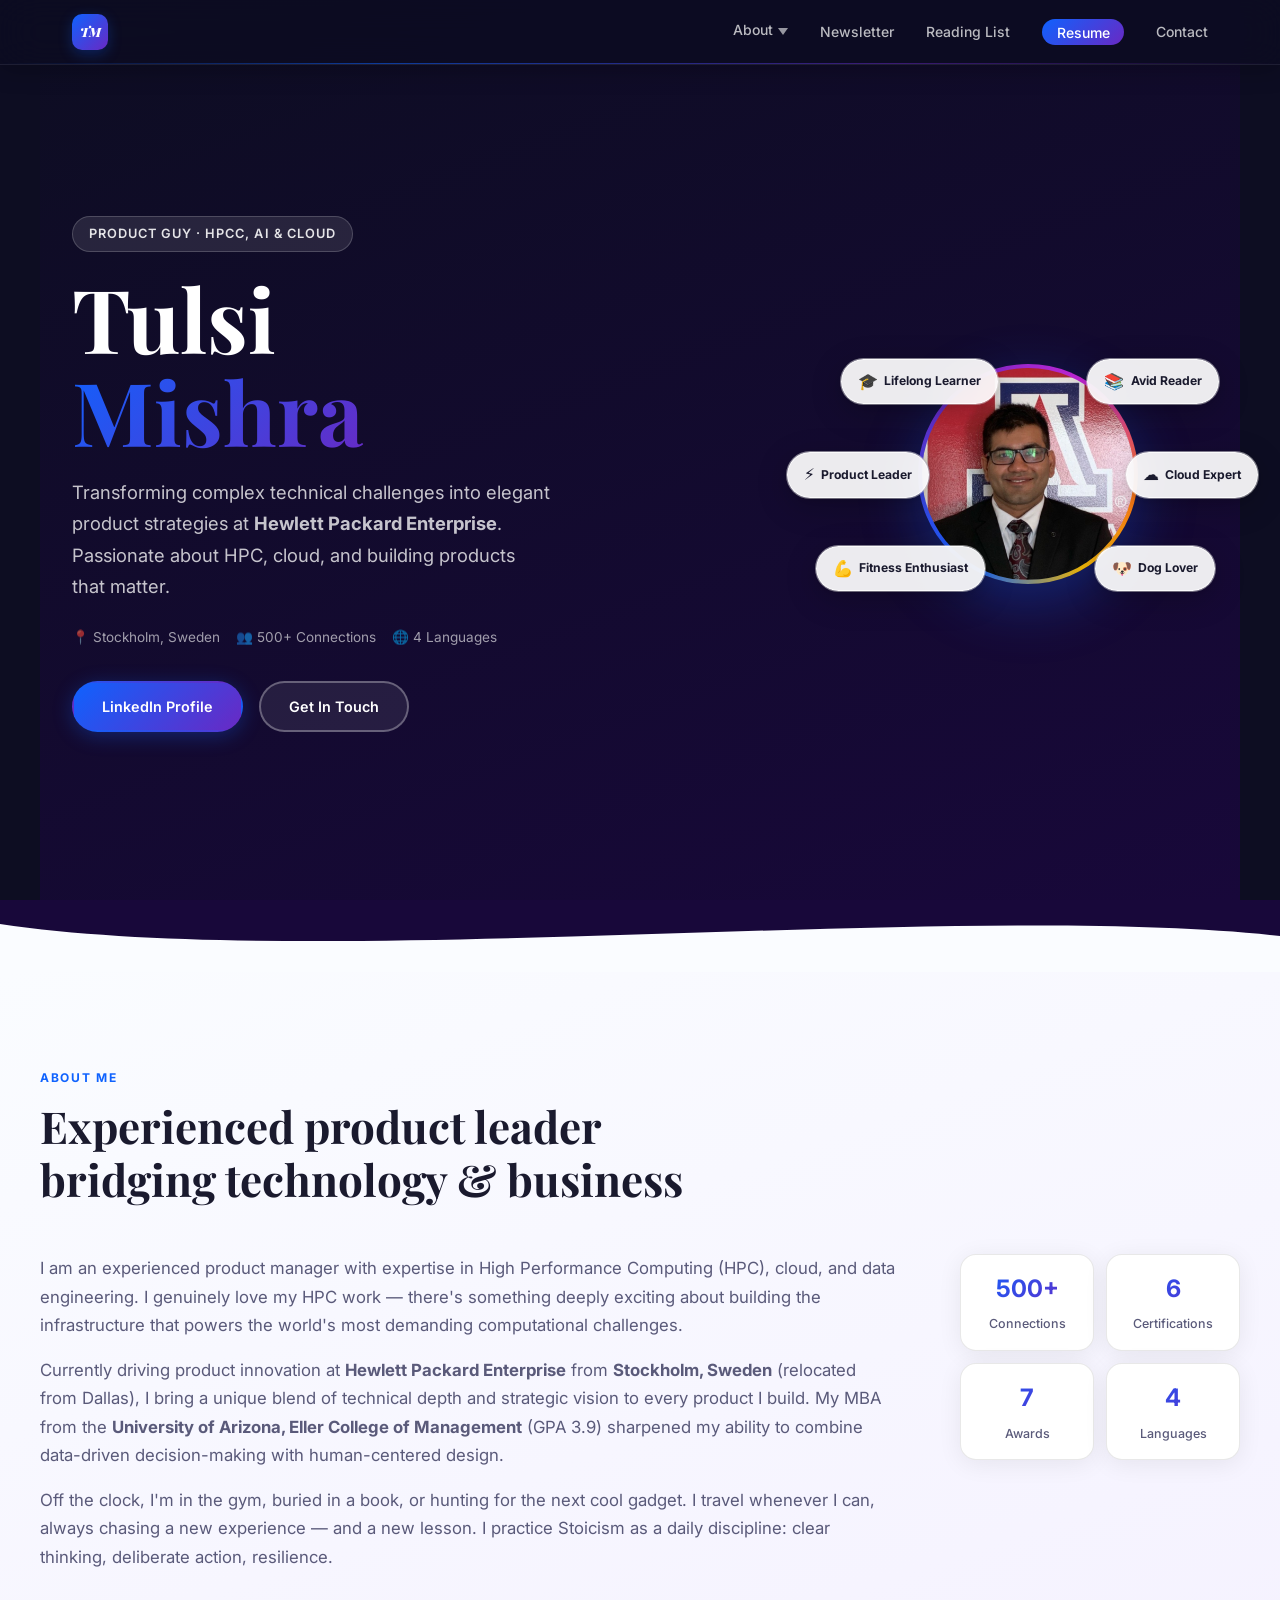
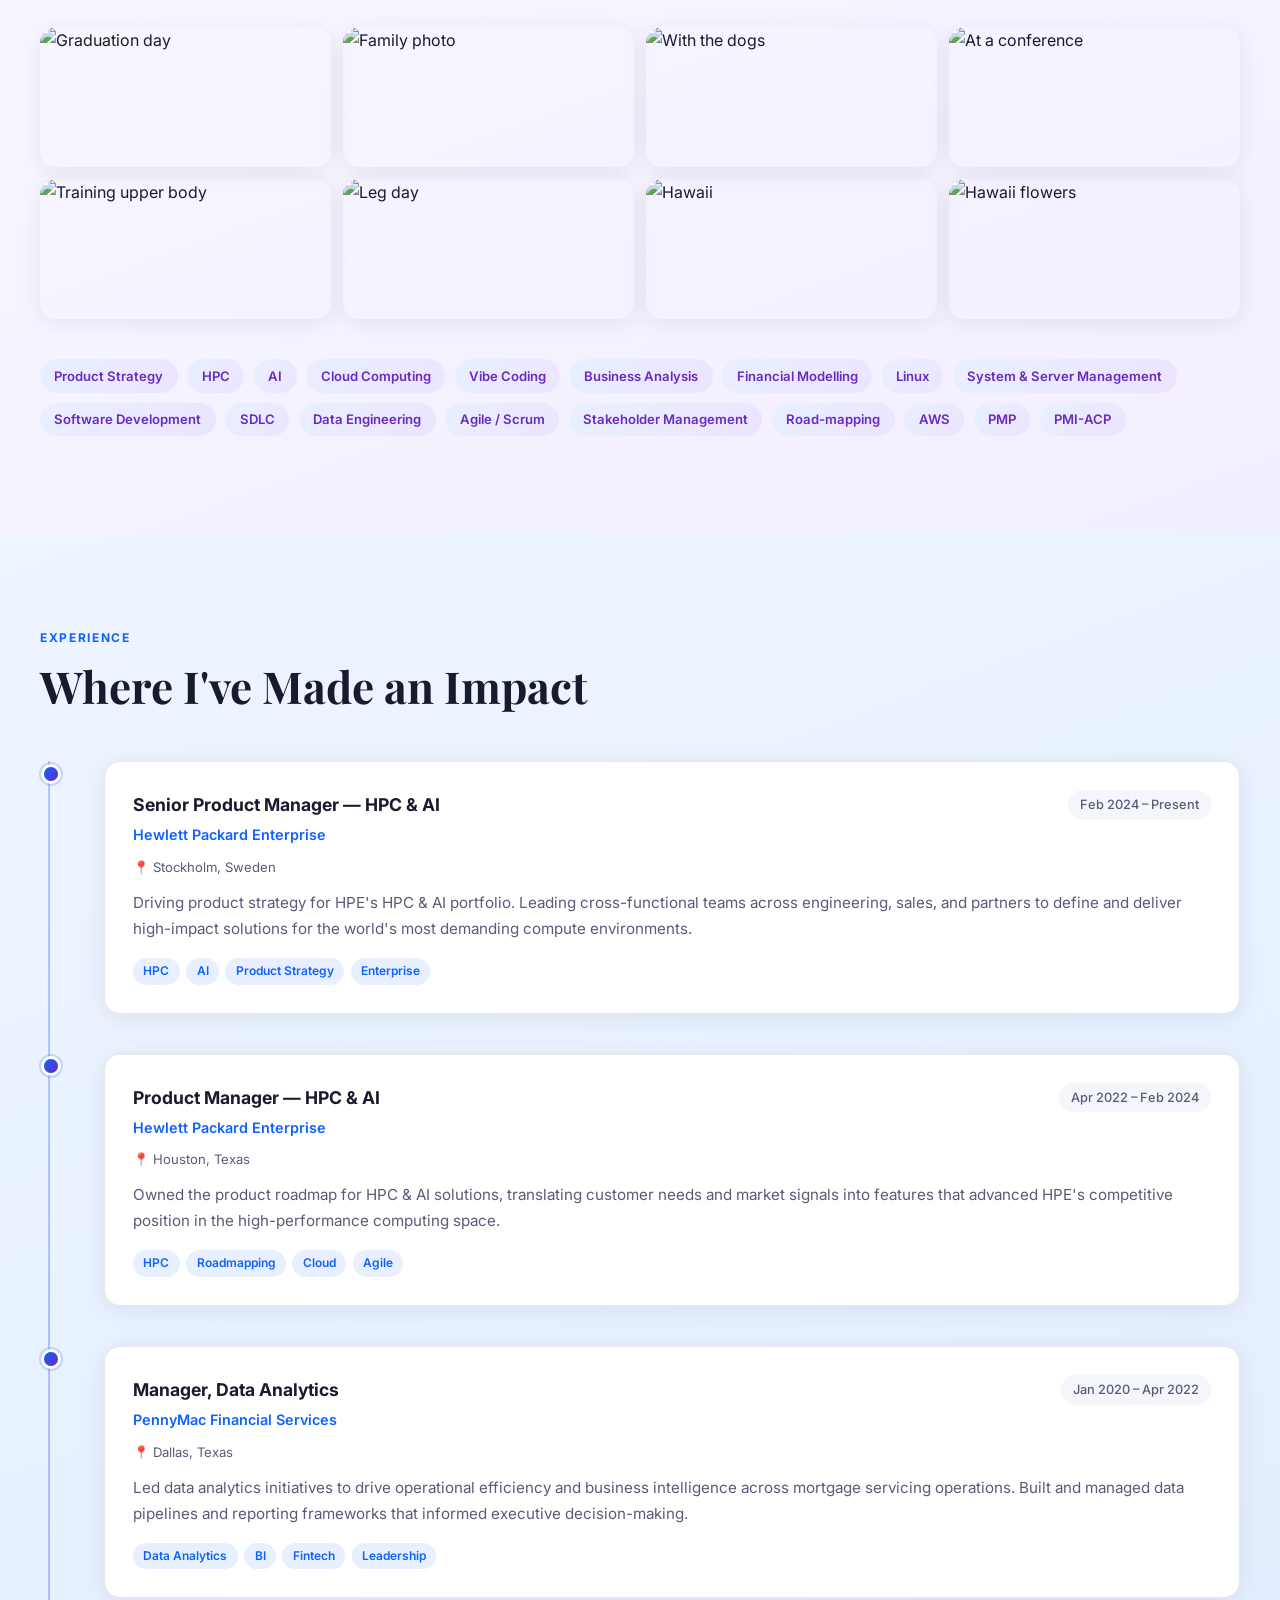
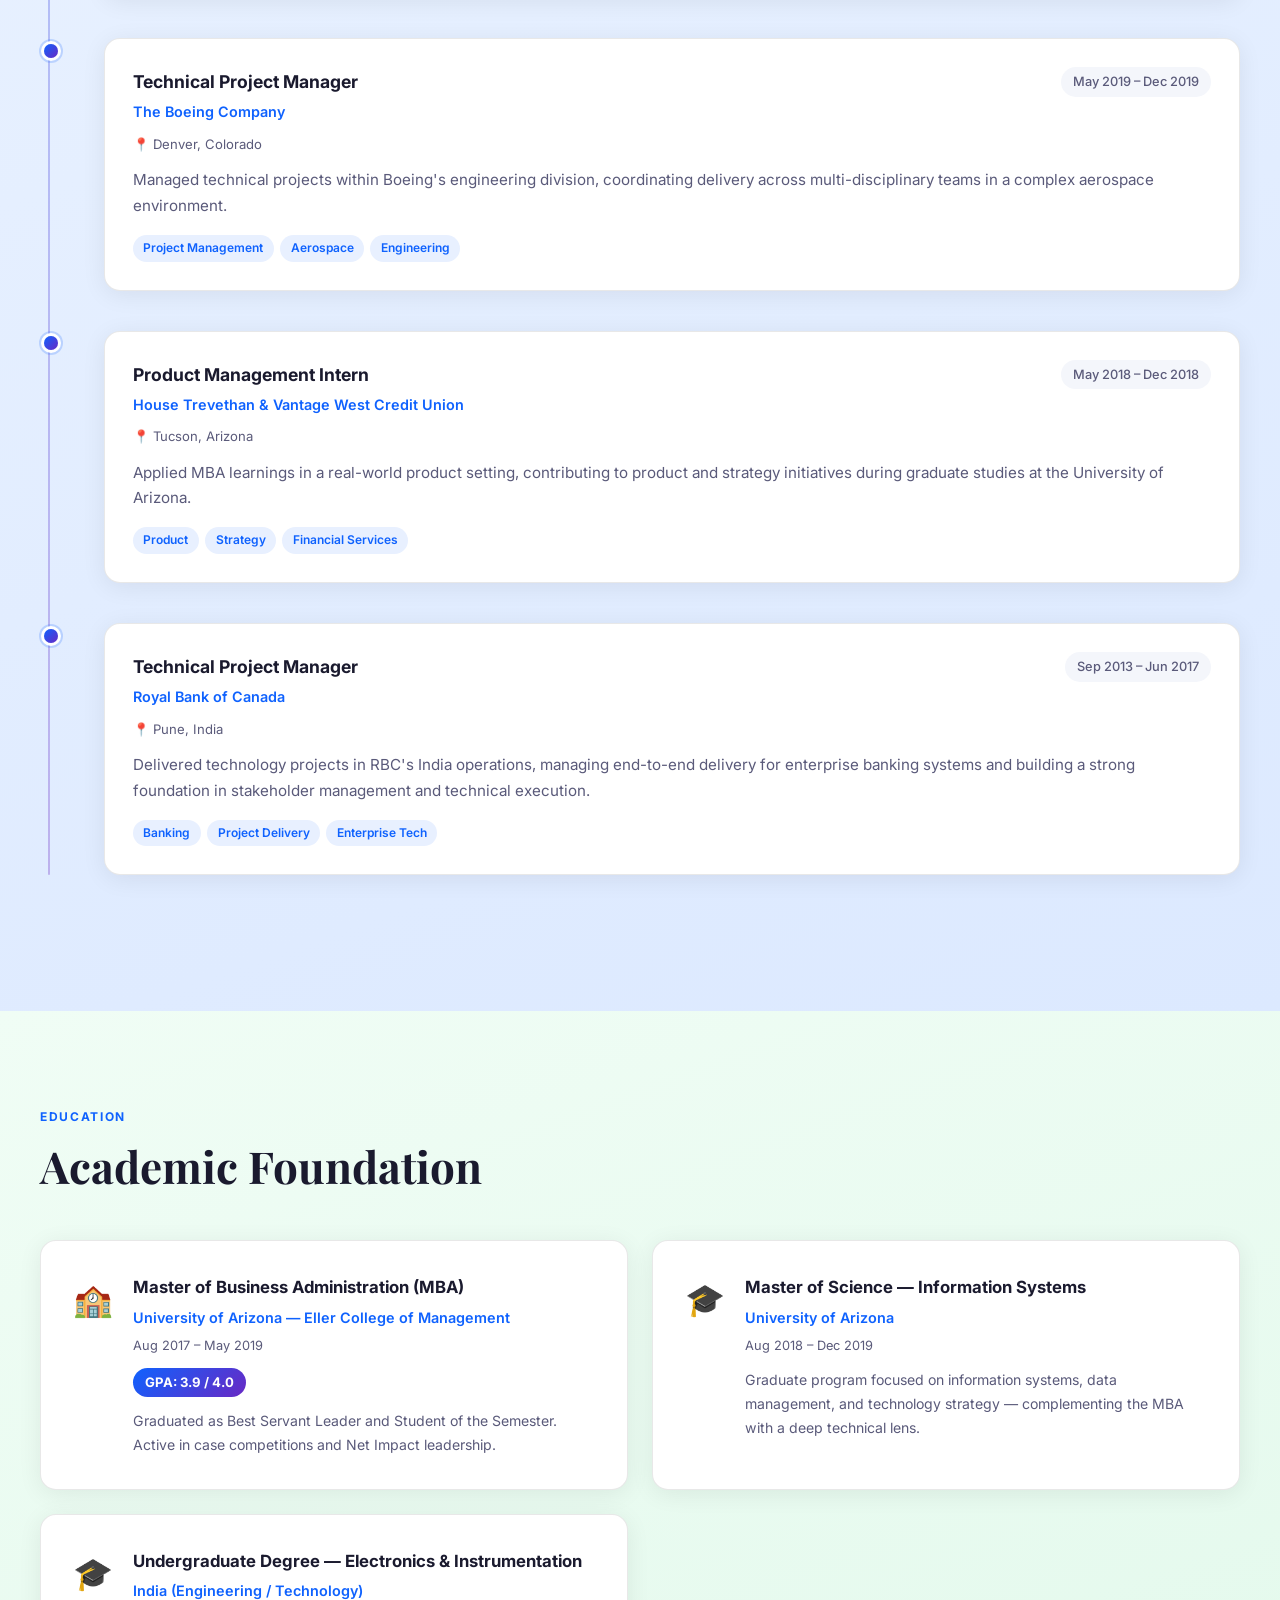
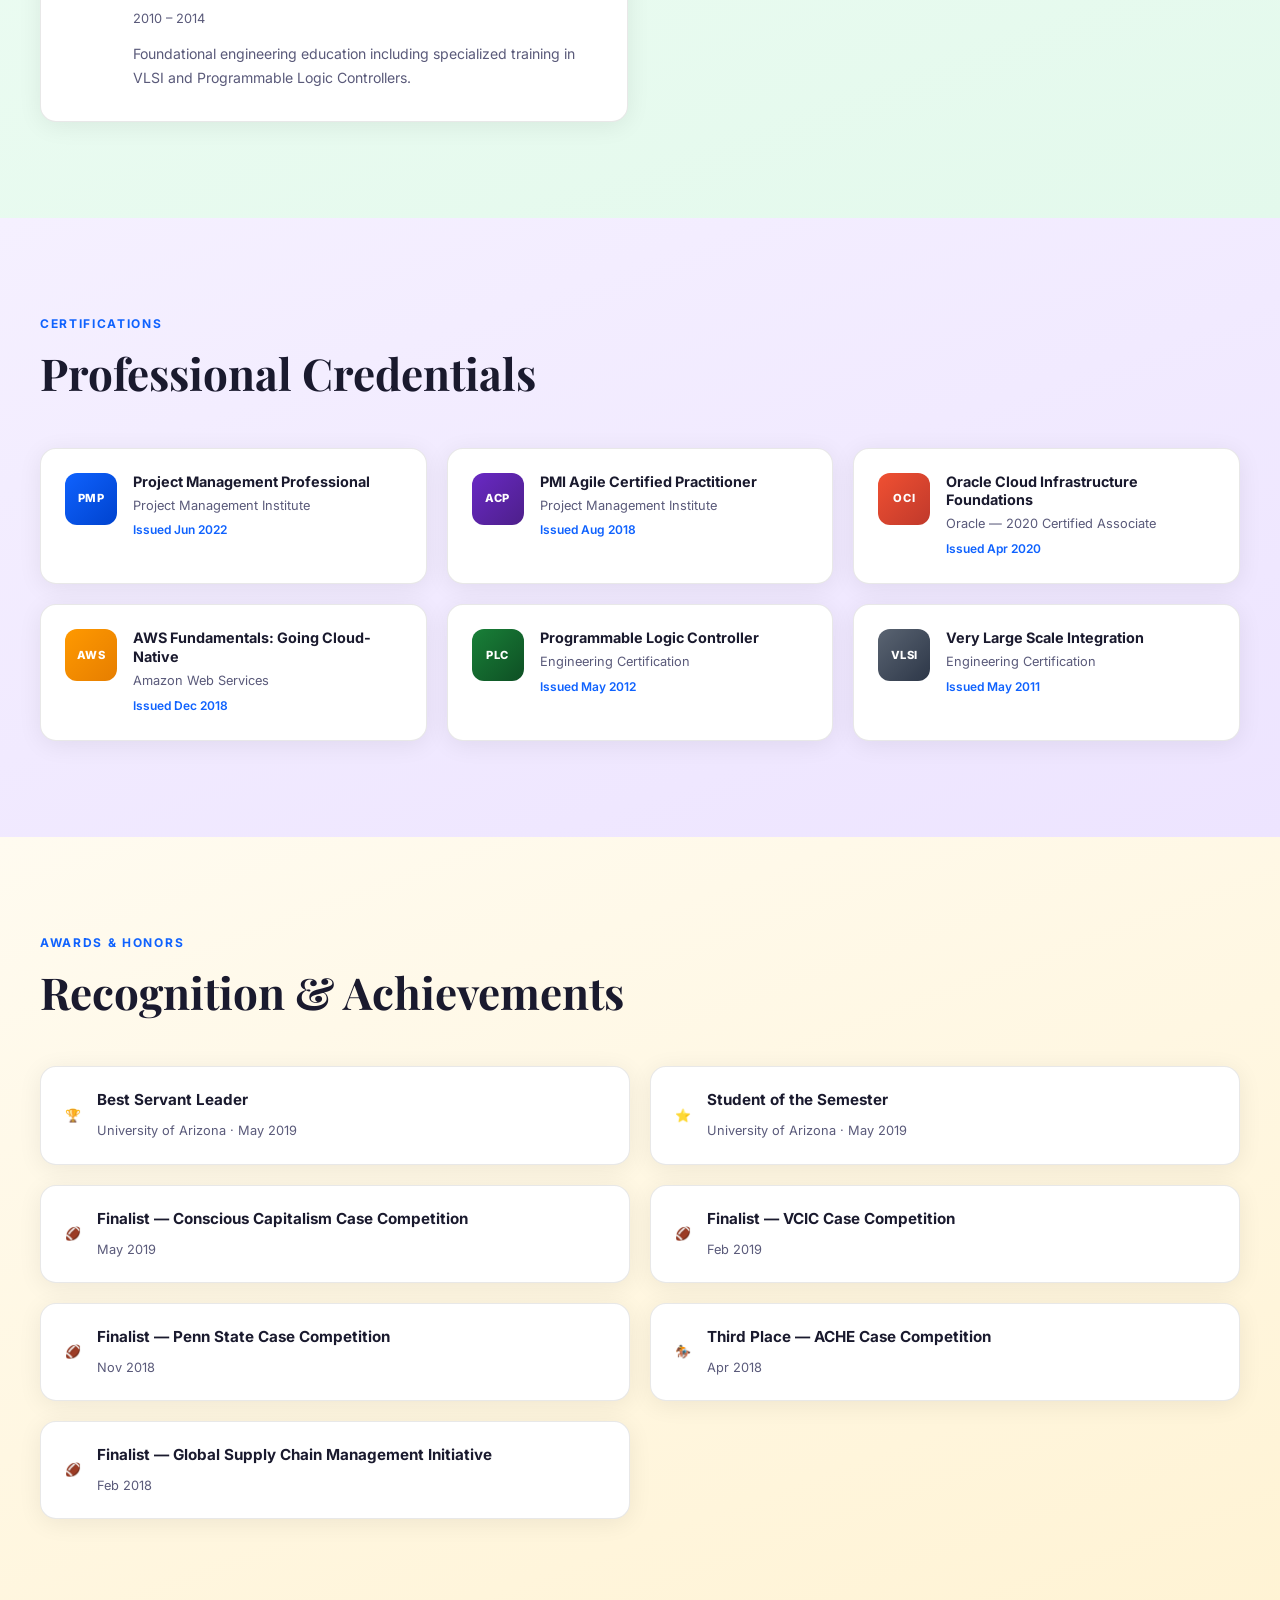
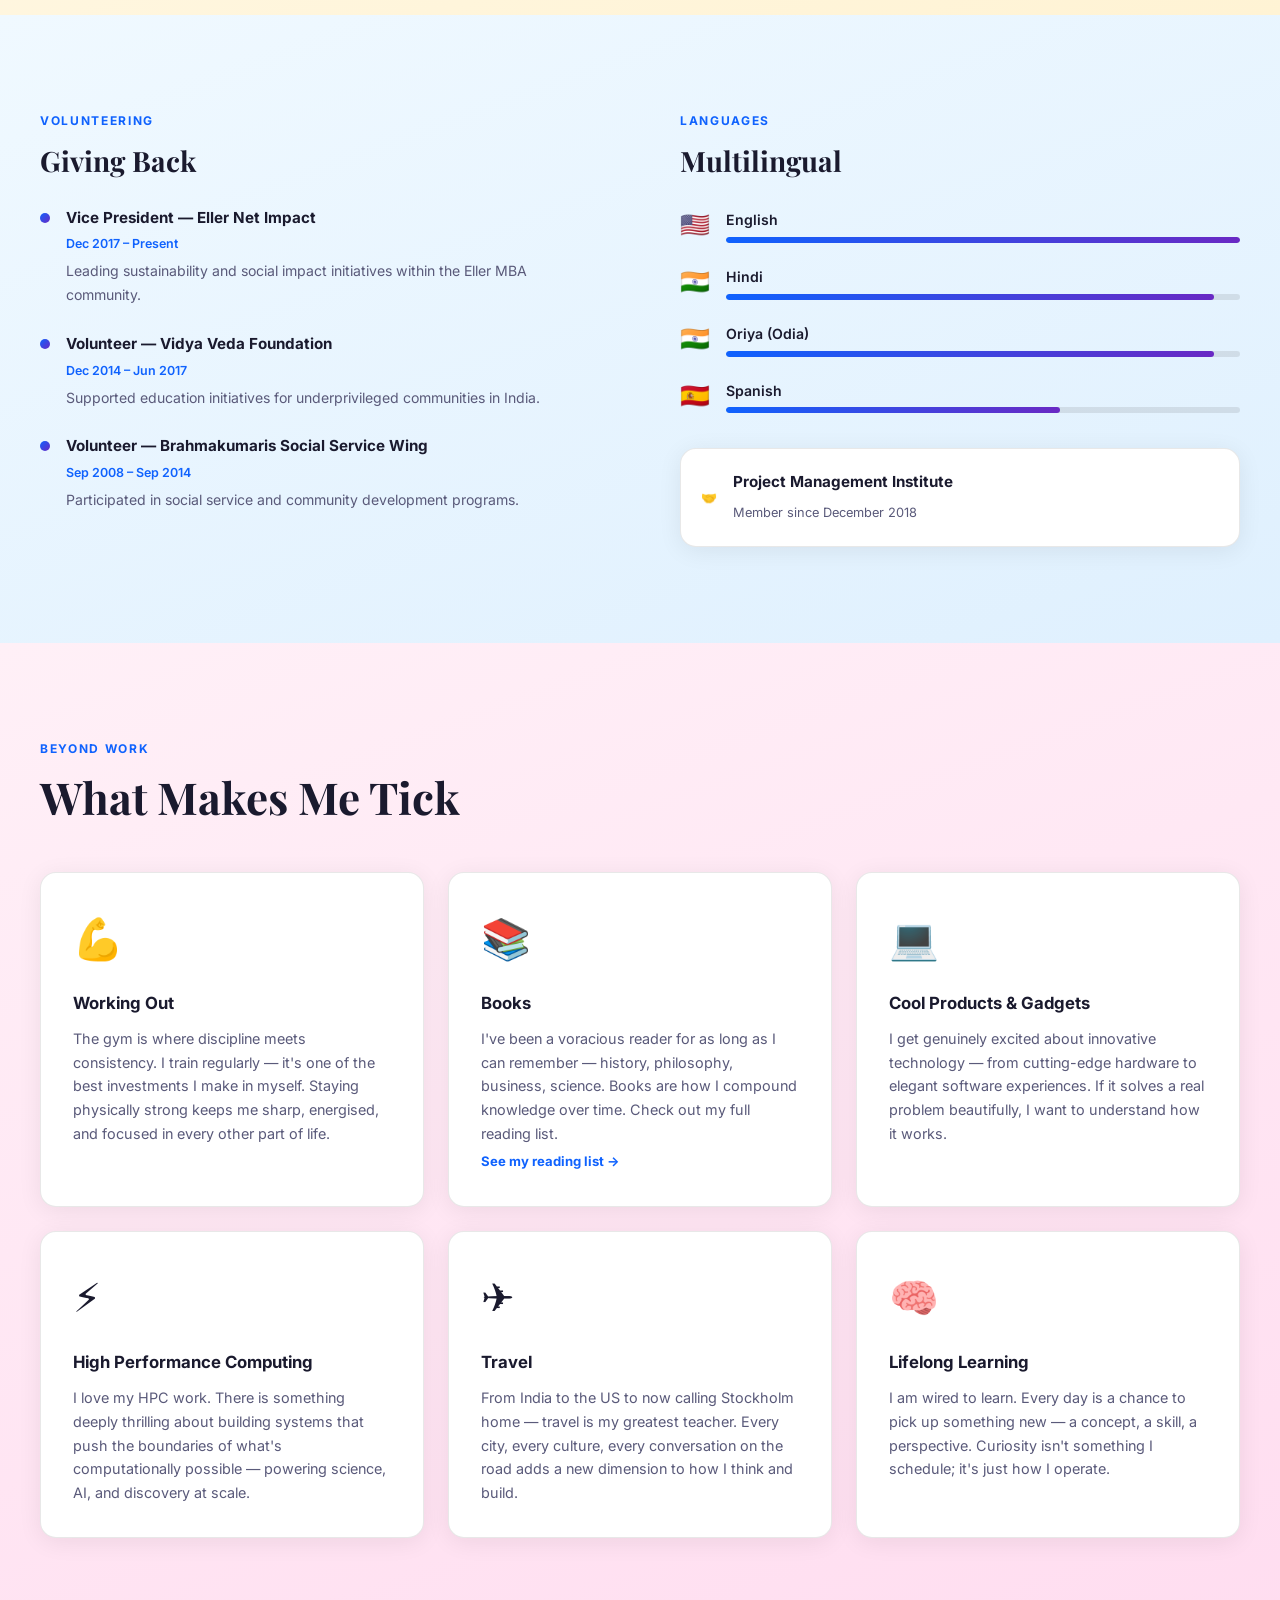
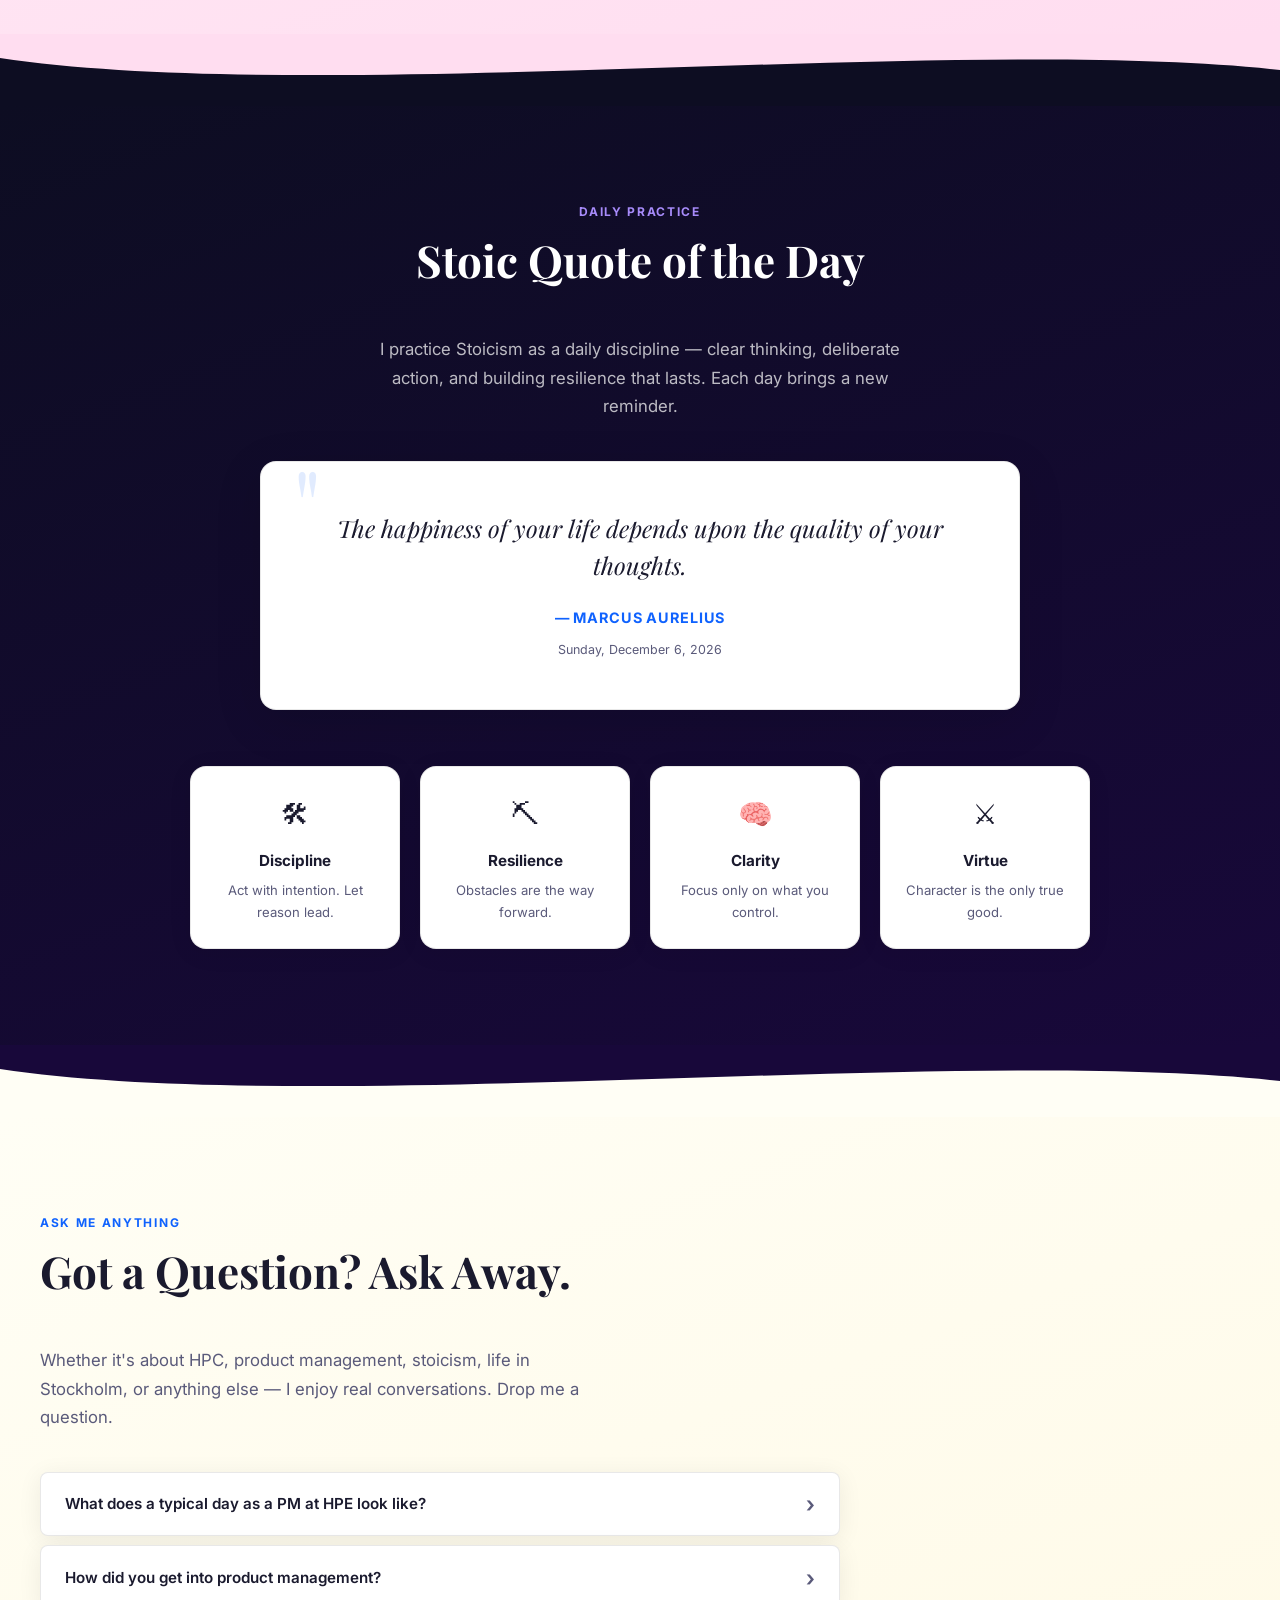
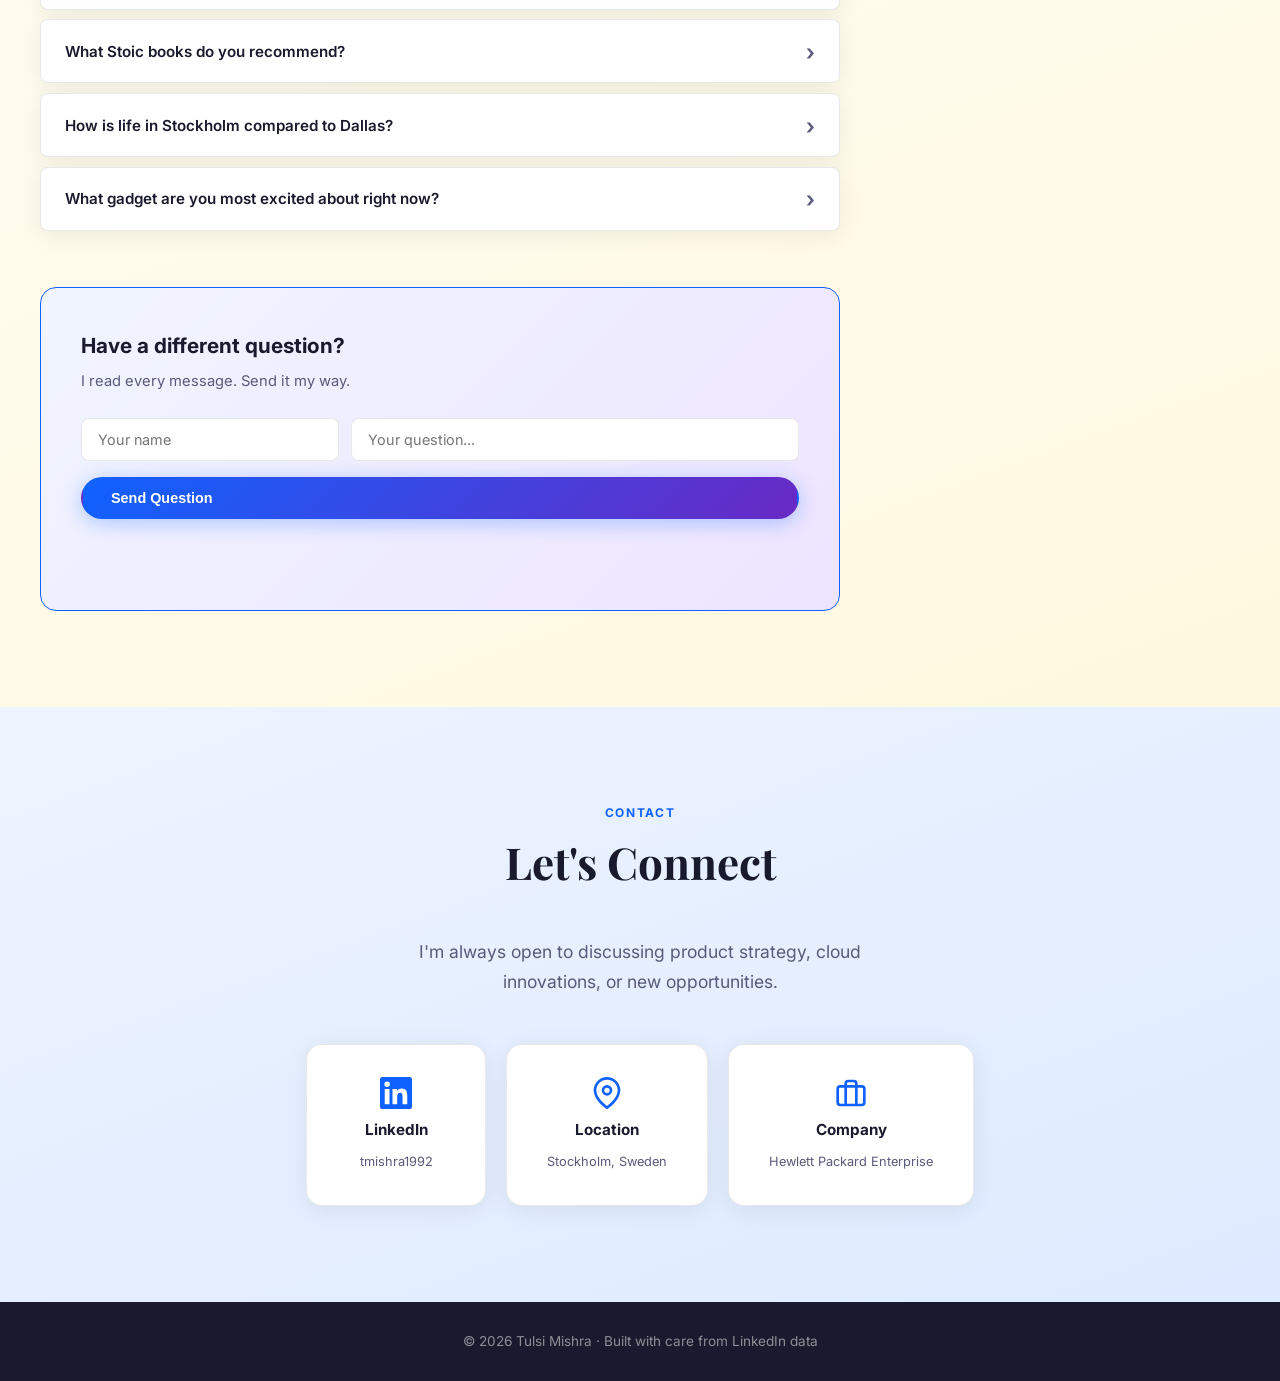
==== commit 5b2ad4b1: "Update About Me skills; remove Oracle Cloud, add new tags Add: HPC, AI, Vibe Coding, Business Analys" ====
--- a/index.html
+++ b/index.html
@@ -3,7 +3,7 @@
 <head>
   <meta charset="UTF-8" />
   <meta name="viewport" content="width=device-width, initial-scale=1.0" />
-  <title>Tulsi Mishra — Product Manager</title>
+  <title>Tulsi Mishra — Product Guy · HPCC, AI &amp; Cloud</title>
   <link rel="preconnect" href="https://fonts.googleapis.com" />
   <link rel="preconnect" href="https://fonts.gstatic.com" crossorigin />
   <link href="https://fonts.googleapis.com/css2?family=Inter:wght@300;400;500;600;700&family=Playfair+Display:wght@700&display=swap" rel="stylesheet" />
@@ -40,7 +40,7 @@
   <!-- HERO -->
   <header id="hero">
     <div class="hero-content">
-      <div class="hero-badge">Product Manager · HPC &amp; Cloud</div>
+      <div class="hero-badge">Product Guy · HPCC, AI &amp; Cloud</div>
       <h1>Tulsi<br/><span class="accent">Mishra</span></h1>
       <p class="hero-sub">Transforming complex technical challenges into elegant product strategies at <strong>Hewlett Packard Enterprise</strong>. Passionate about HPC, cloud, and building products that matter.</p>
       <div class="hero-meta">
@@ -137,13 +137,21 @@
       </div>
       <div class="skills-row">
         <span class="skill-tag">Product Strategy</span>
+        <span class="skill-tag">HPC</span>
+        <span class="skill-tag">AI</span>
         <span class="skill-tag">Cloud Computing</span>
+        <span class="skill-tag">Vibe Coding</span>
+        <span class="skill-tag">Business Analysis</span>
+        <span class="skill-tag">Financial Modelling</span>
+        <span class="skill-tag">Linux</span>
+        <span class="skill-tag">System &amp; Server Management</span>
+        <span class="skill-tag">Software Development</span>
+        <span class="skill-tag">SDLC</span>
         <span class="skill-tag">Data Engineering</span>
         <span class="skill-tag">Agile / Scrum</span>
         <span class="skill-tag">Stakeholder Management</span>
         <span class="skill-tag">Road-mapping</span>
         <span class="skill-tag">AWS</span>
-        <span class="skill-tag">Oracle Cloud</span>
         <span class="skill-tag">PMP</span>
         <span class="skill-tag">PMI-ACP</span>
       </div>
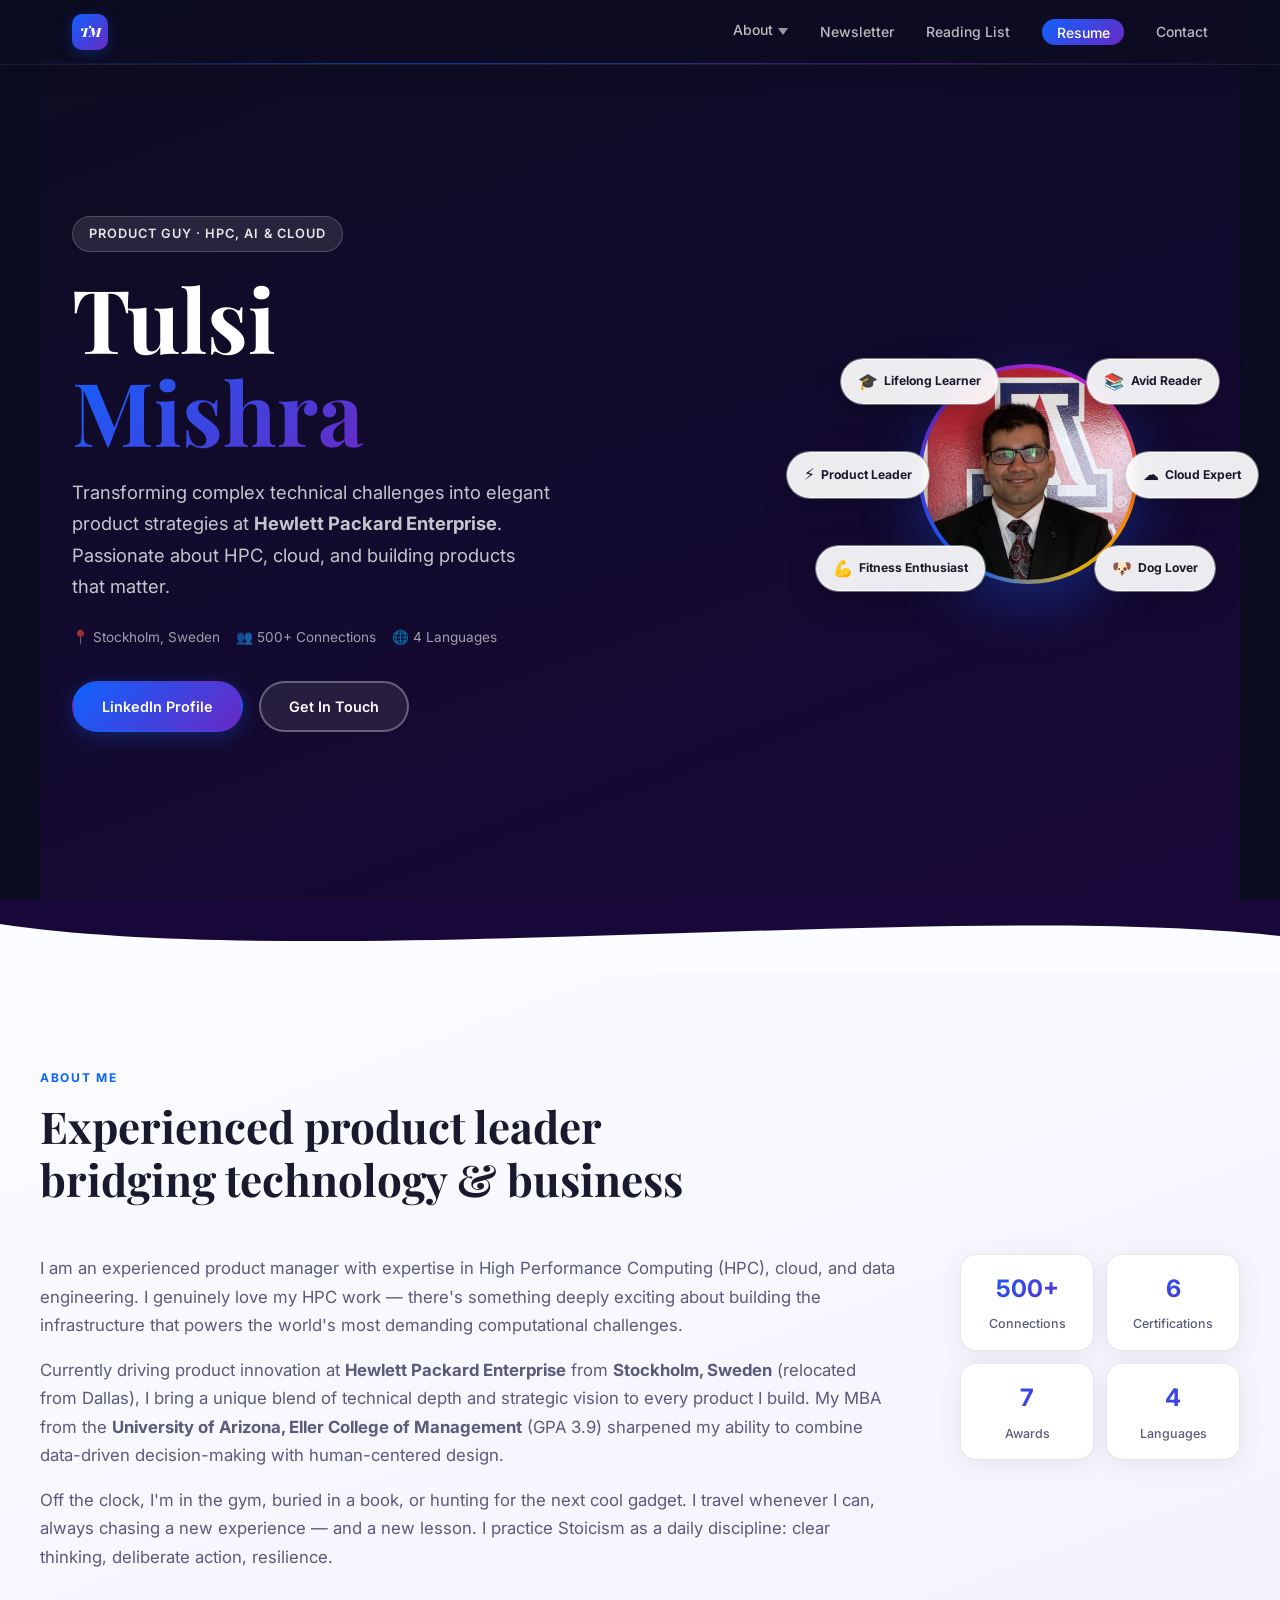
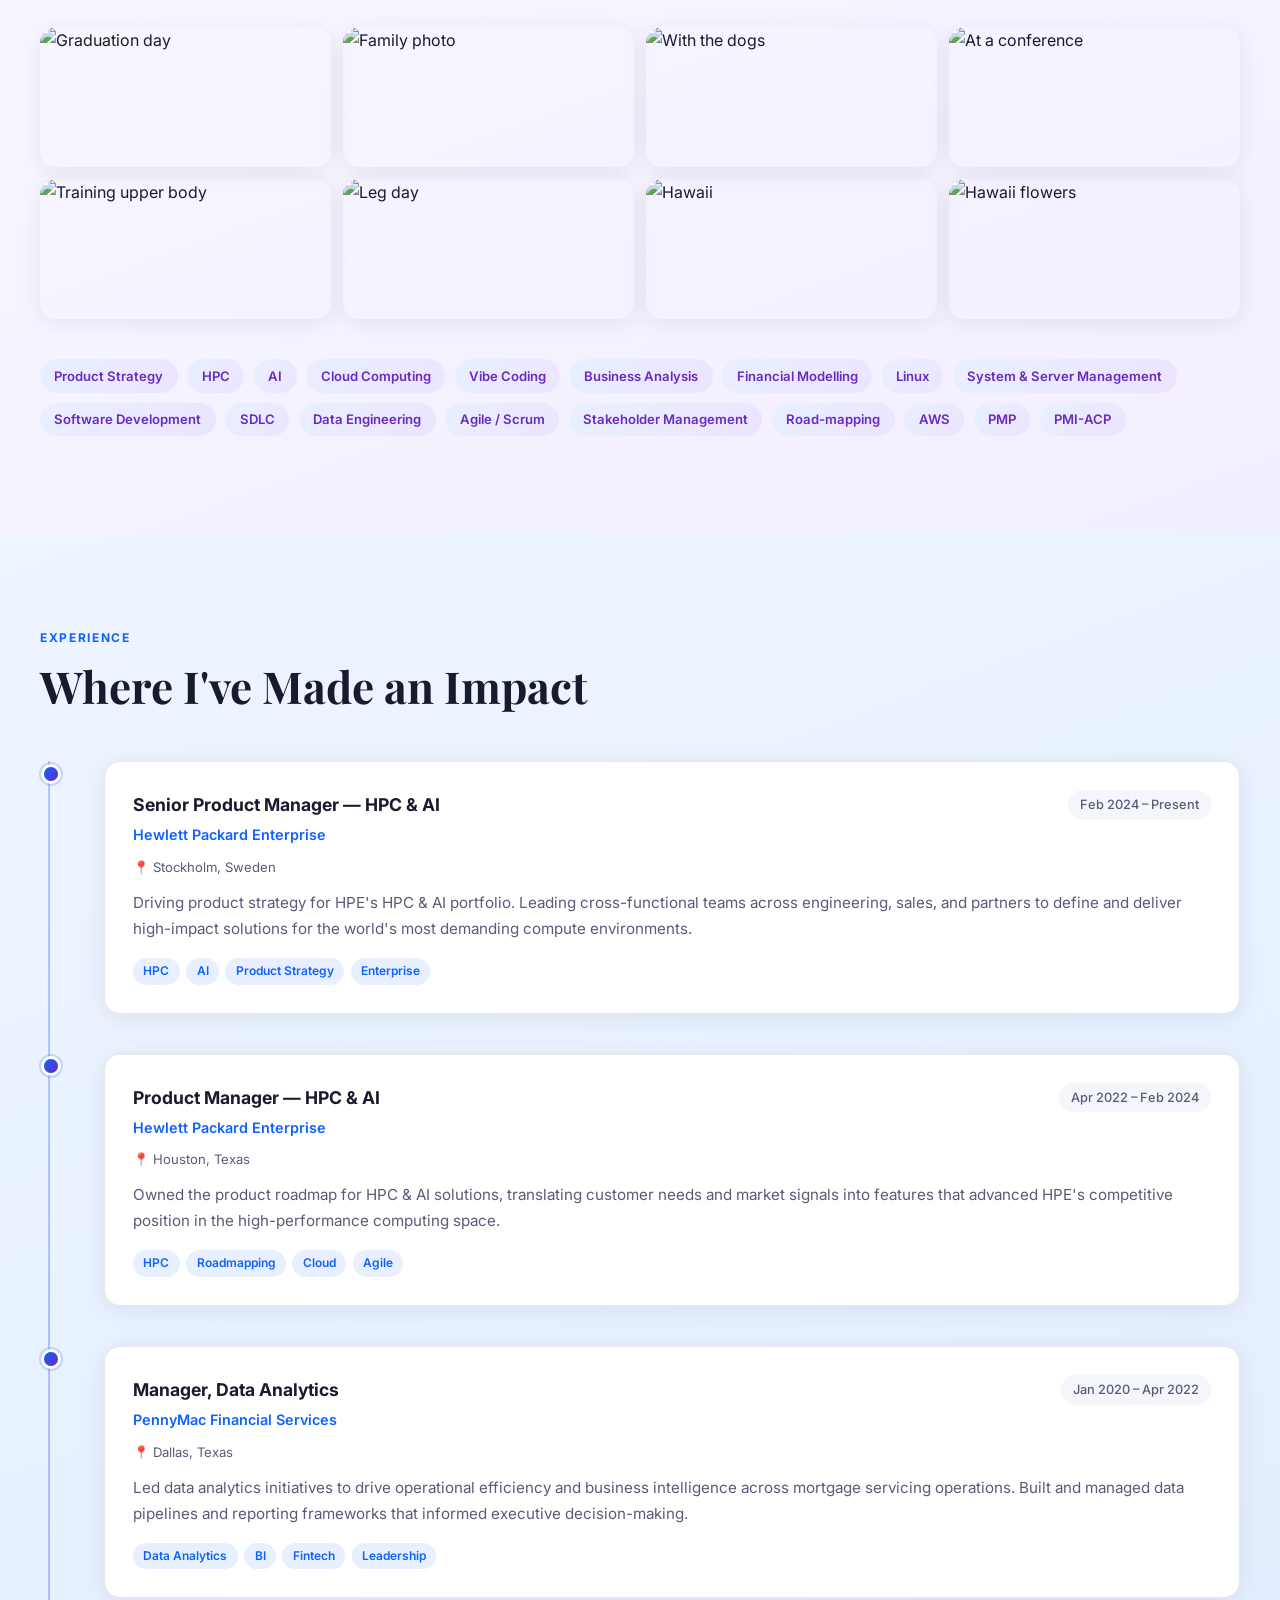
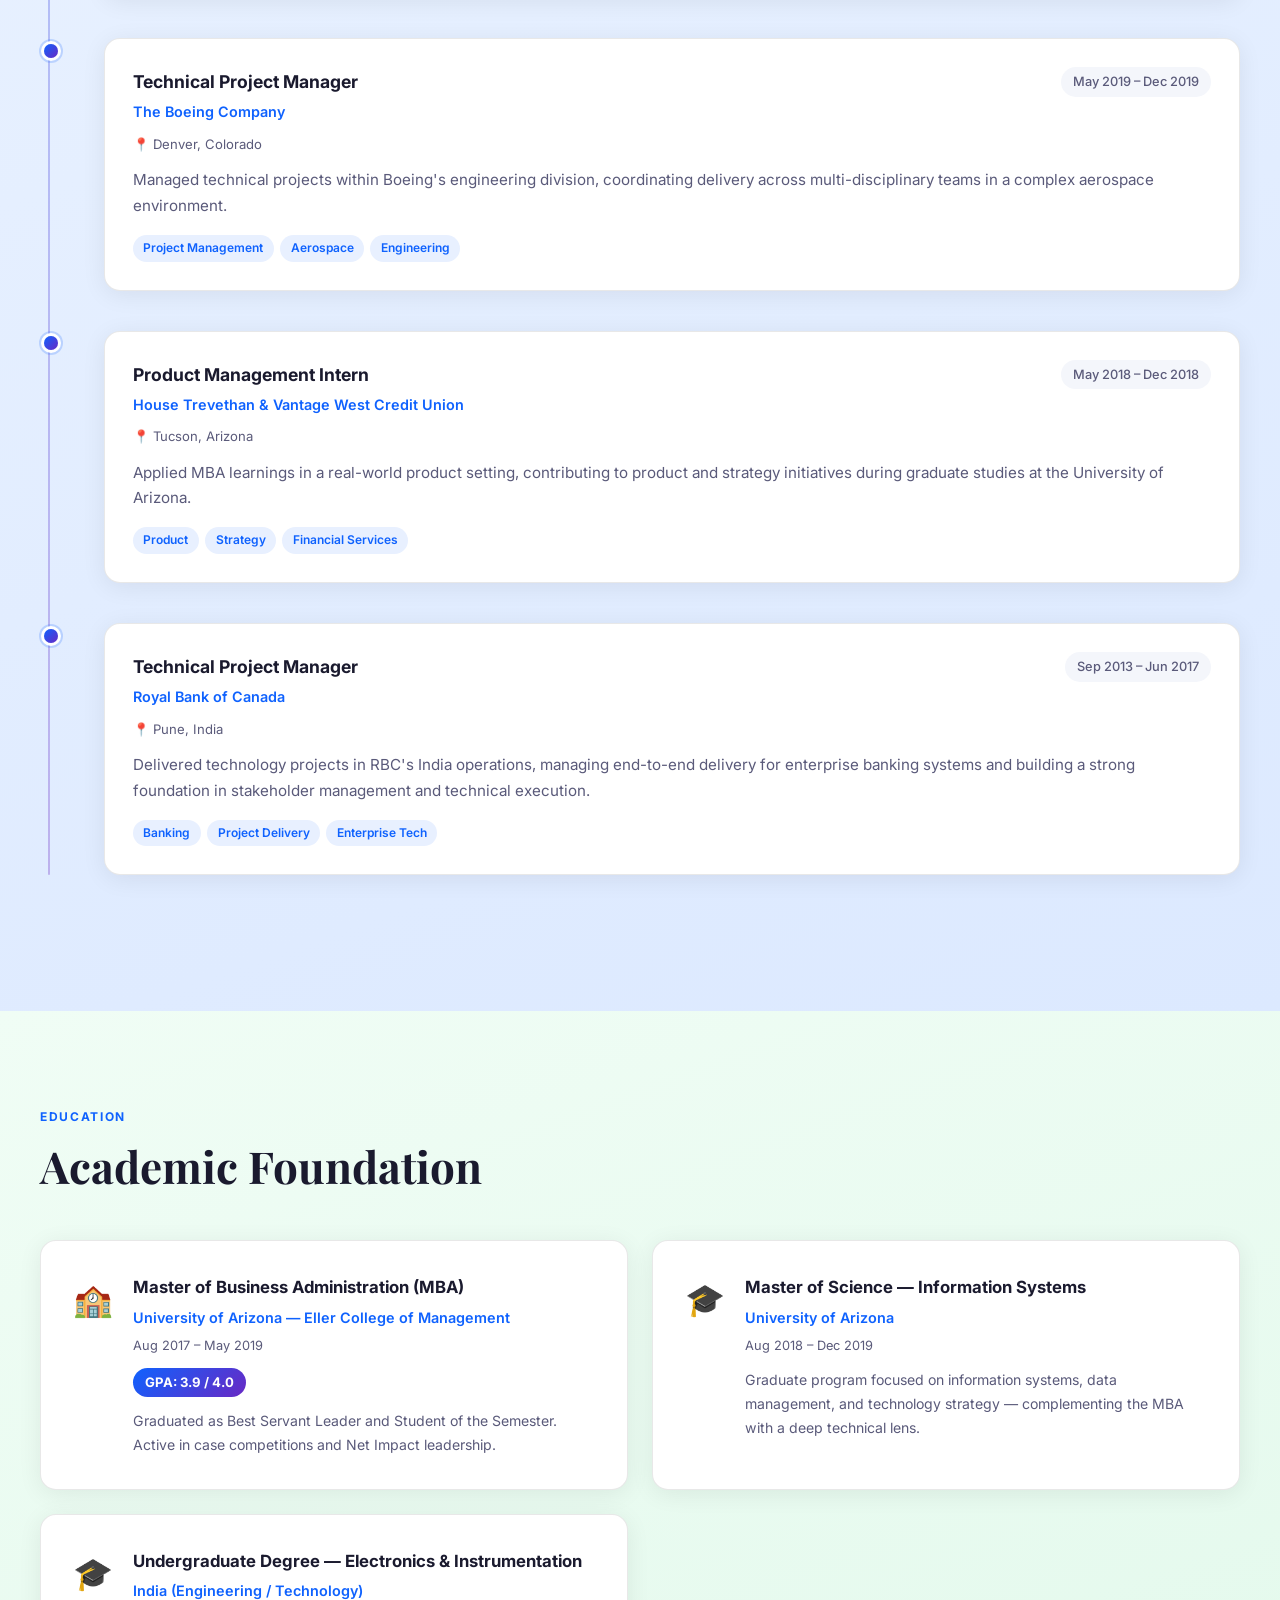
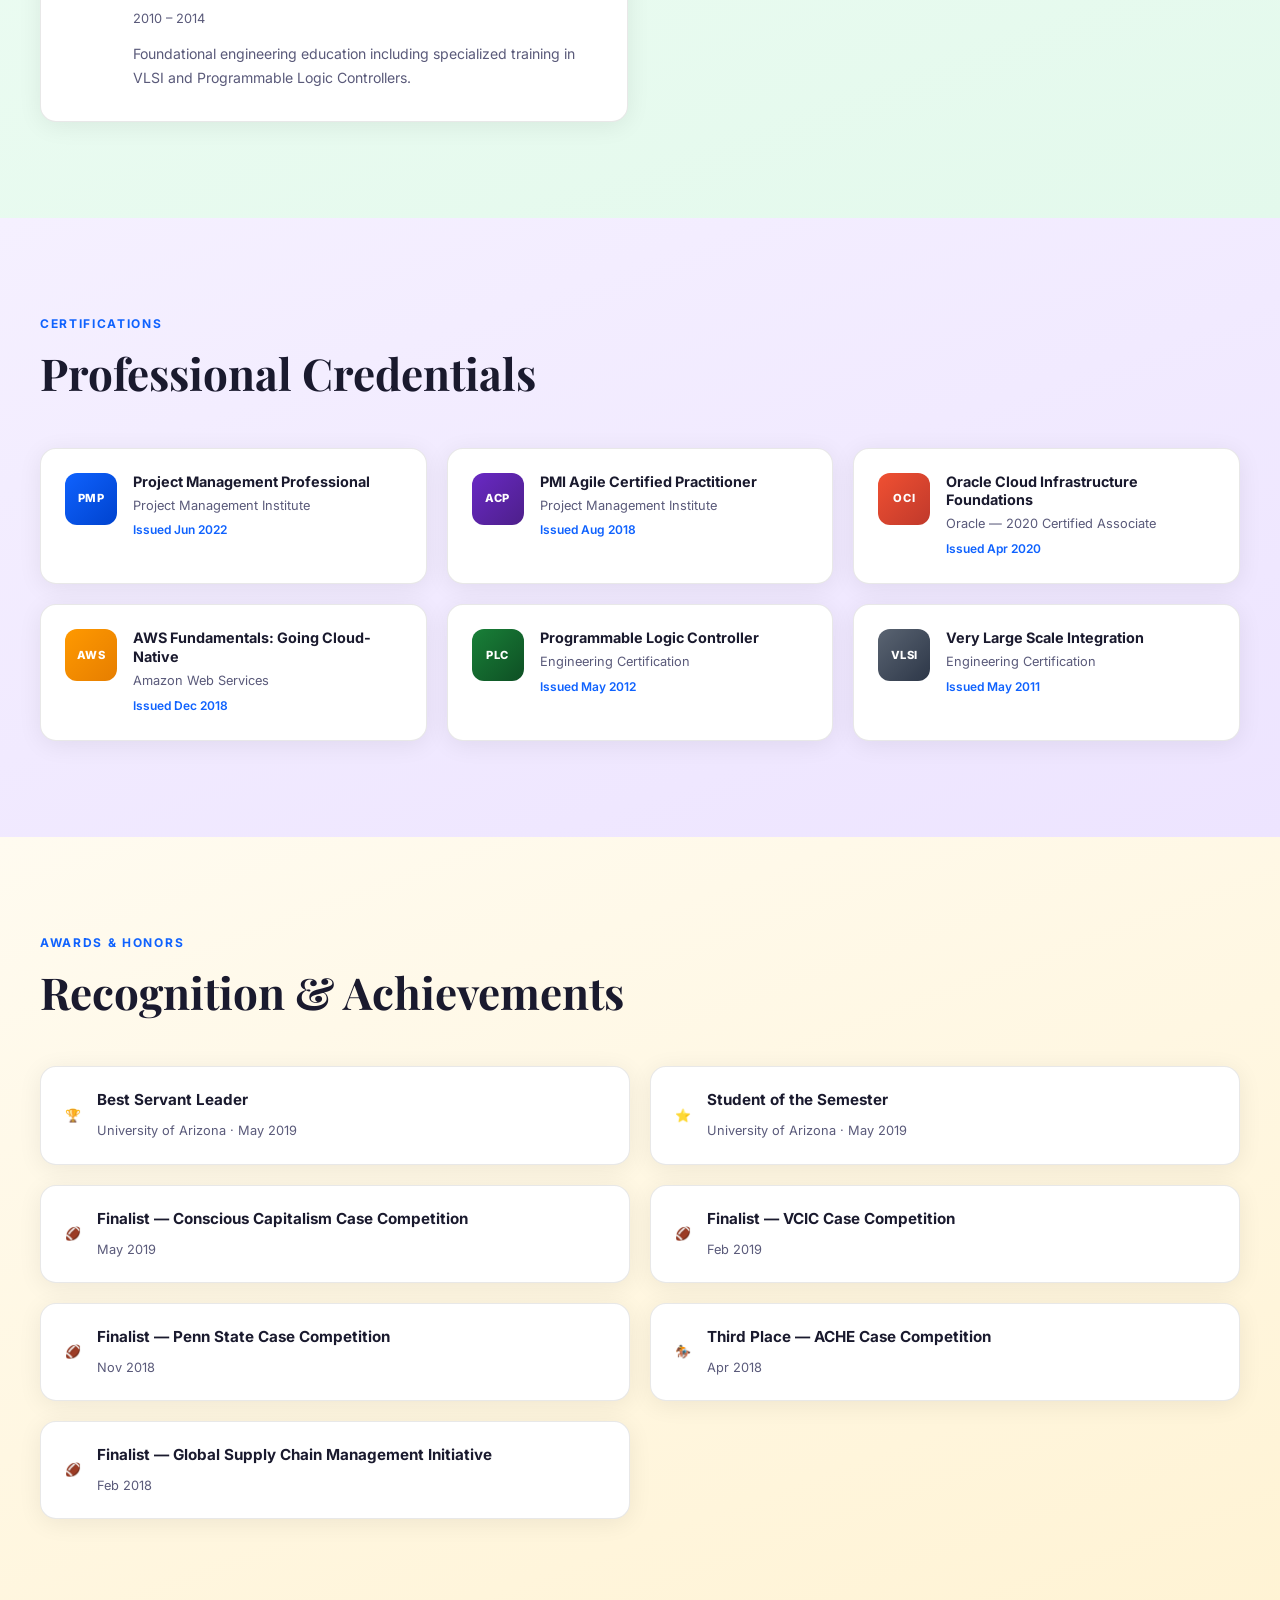
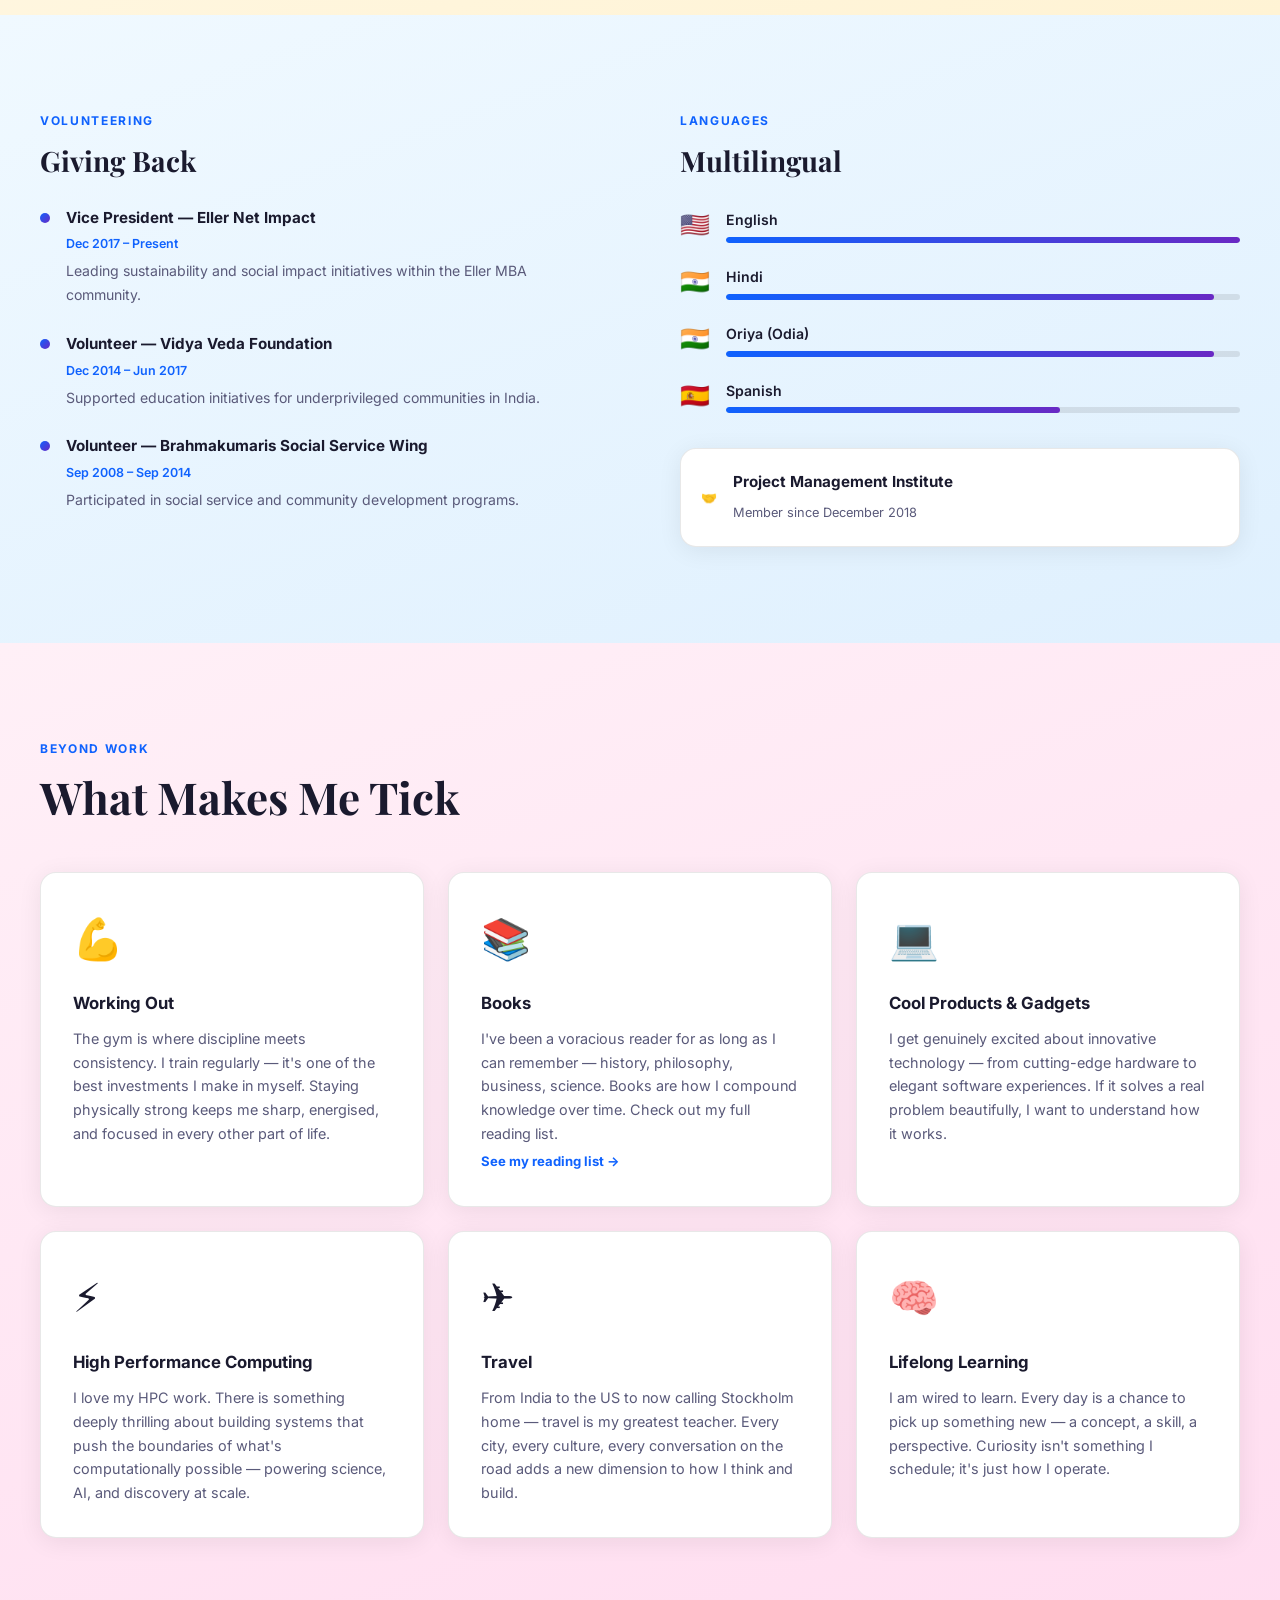
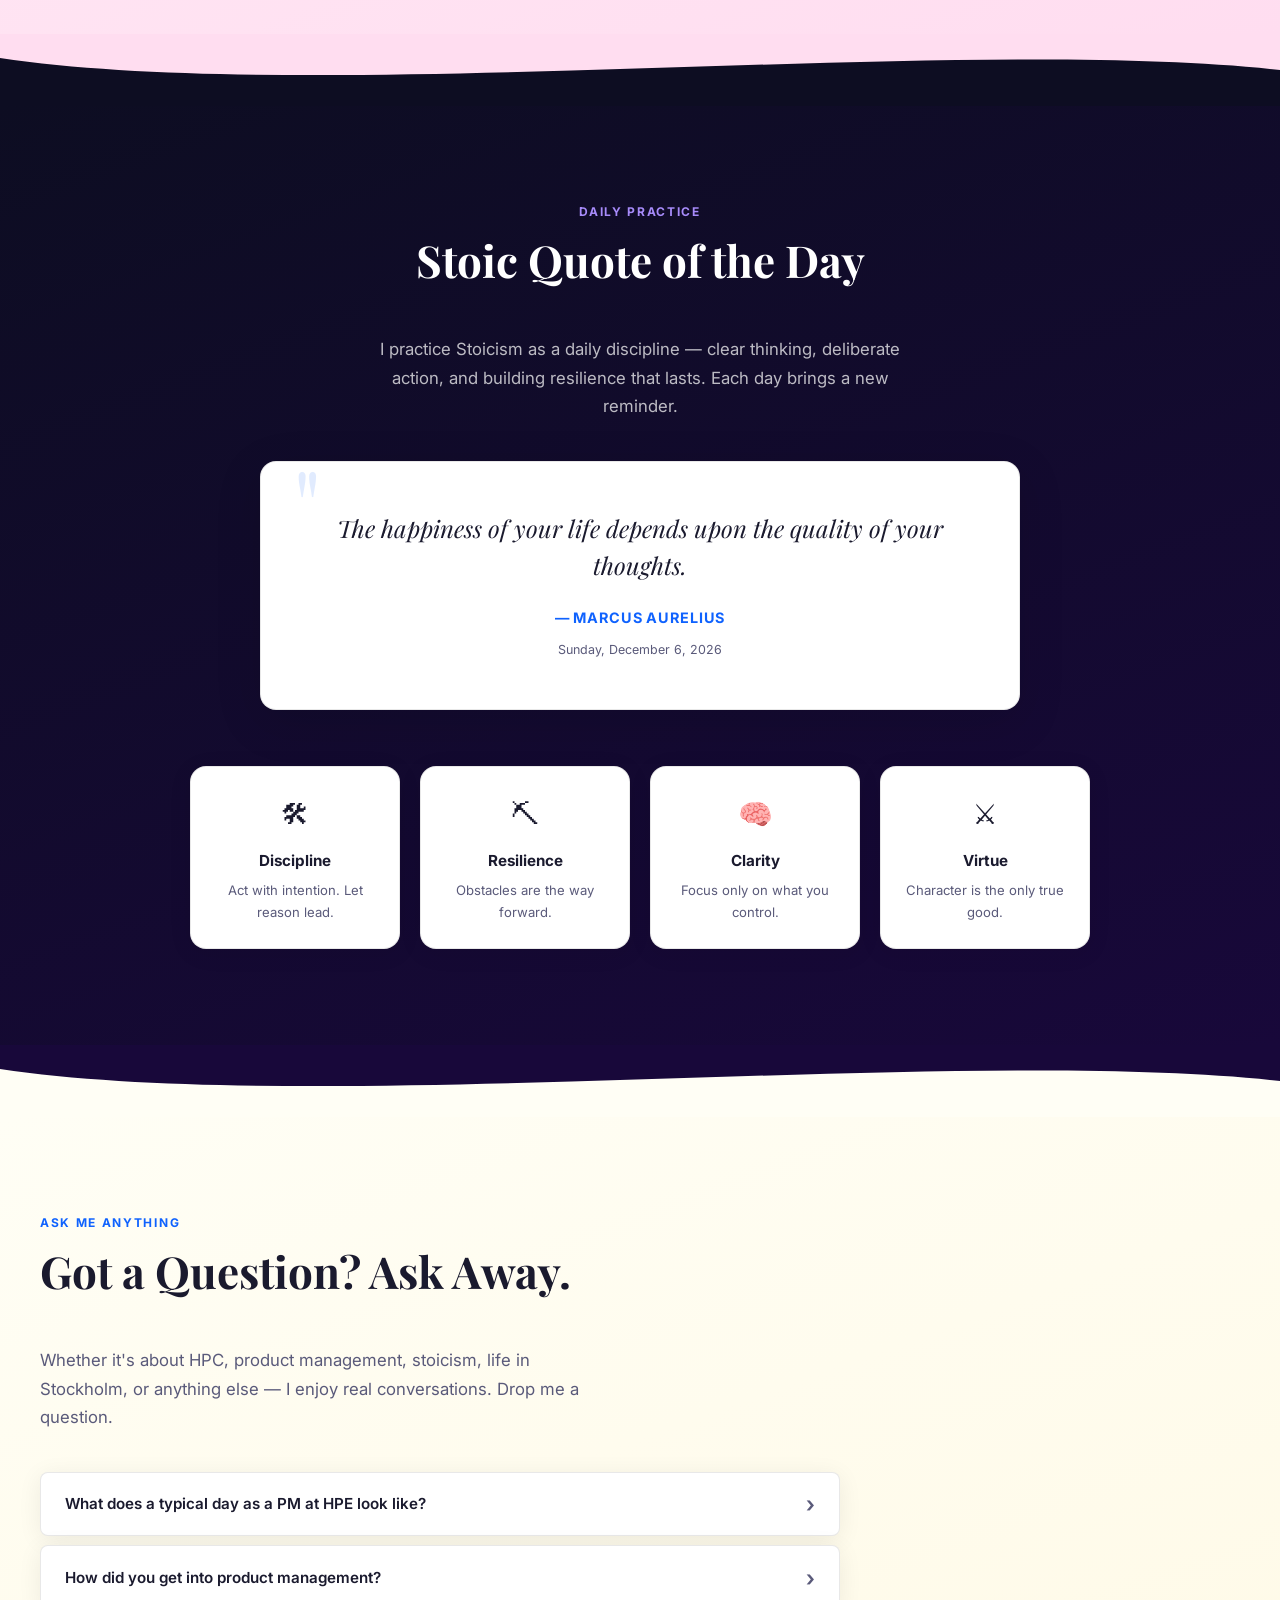
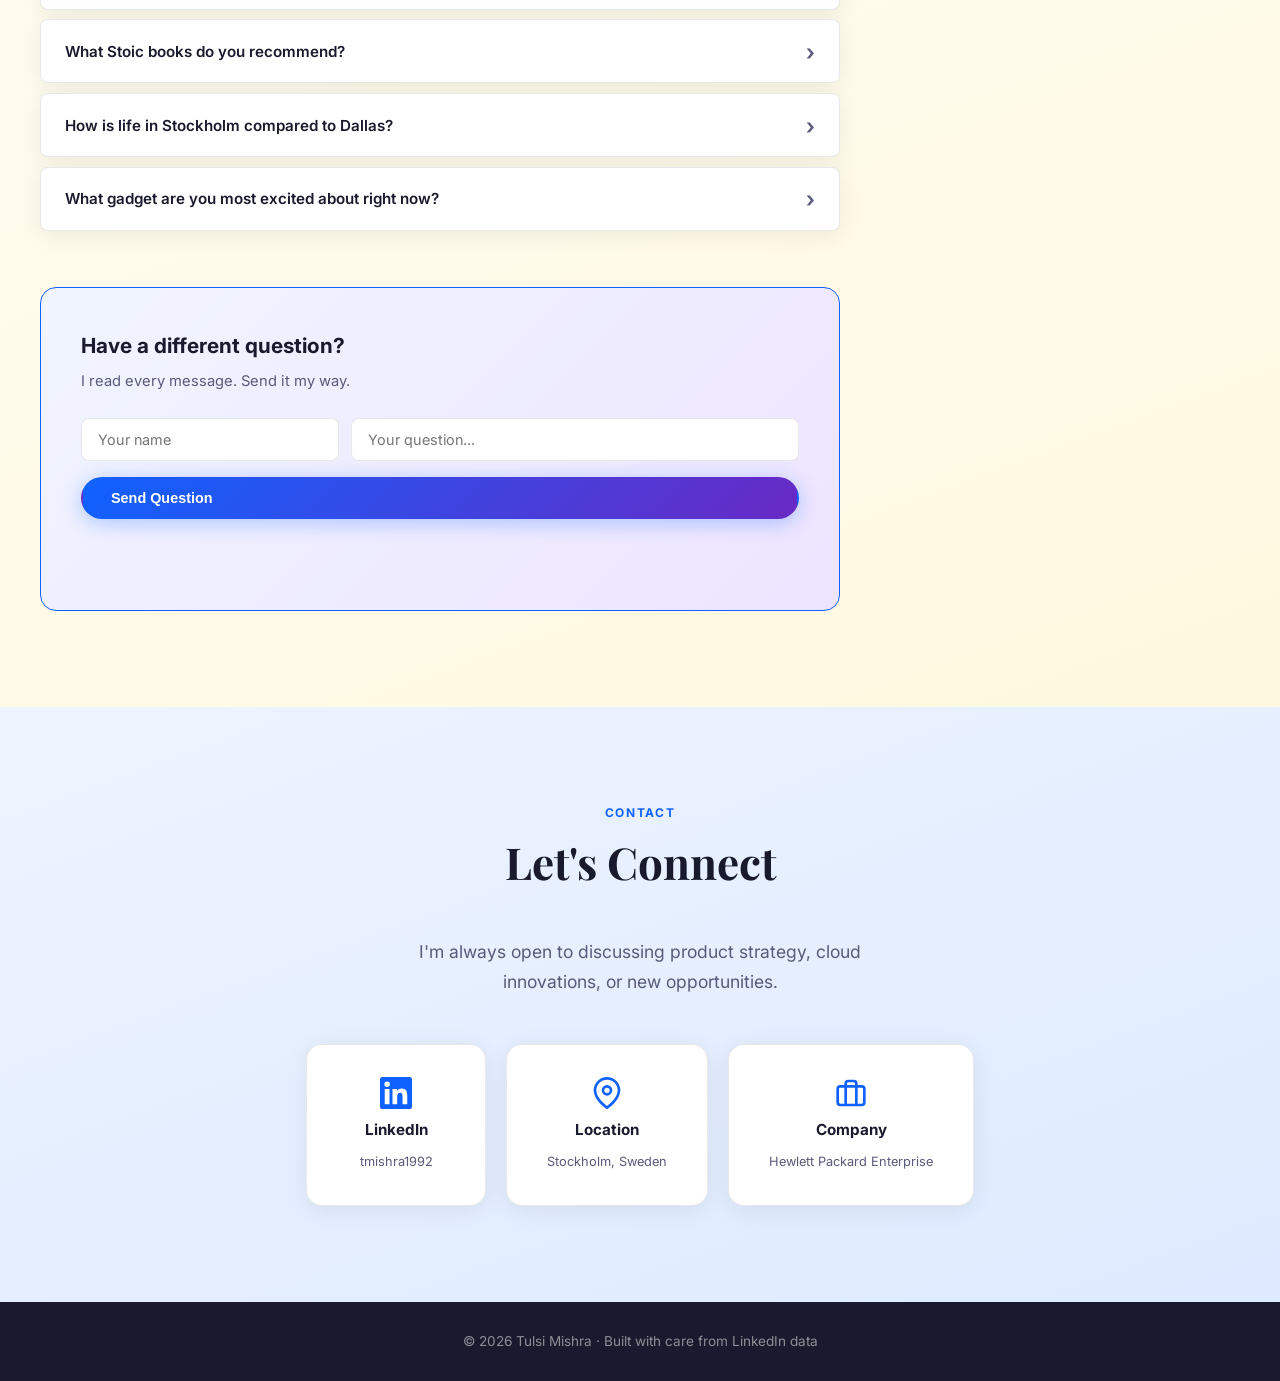
==== commit 4b0da36d: "Fix hero badge: HPCC → HPC, AI & Cloud Co-Authored-By: Claude Sonnet 4.6 <noreply@anthropic.com>" ====
--- a/index.html
+++ b/index.html
@@ -3,7 +3,7 @@
 <head>
   <meta charset="UTF-8" />
   <meta name="viewport" content="width=device-width, initial-scale=1.0" />
-  <title>Tulsi Mishra — Product Guy · HPCC, AI &amp; Cloud</title>
+  <title>Tulsi Mishra — Product Guy · HPC, AI &amp; Cloud</title>
   <link rel="preconnect" href="https://fonts.googleapis.com" />
   <link rel="preconnect" href="https://fonts.gstatic.com" crossorigin />
   <link href="https://fonts.googleapis.com/css2?family=Inter:wght@300;400;500;600;700&family=Playfair+Display:wght@700&display=swap" rel="stylesheet" />
@@ -40,7 +40,7 @@
   <!-- HERO -->
   <header id="hero">
     <div class="hero-content">
-      <div class="hero-badge">Product Guy · HPCC, AI &amp; Cloud</div>
+      <div class="hero-badge">Product Guy · HPC, AI &amp; Cloud</div>
       <h1>Tulsi<br/><span class="accent">Mishra</span></h1>
       <p class="hero-sub">Transforming complex technical challenges into elegant product strategies at <strong>Hewlett Packard Enterprise</strong>. Passionate about HPC, cloud, and building products that matter.</p>
       <div class="hero-meta">
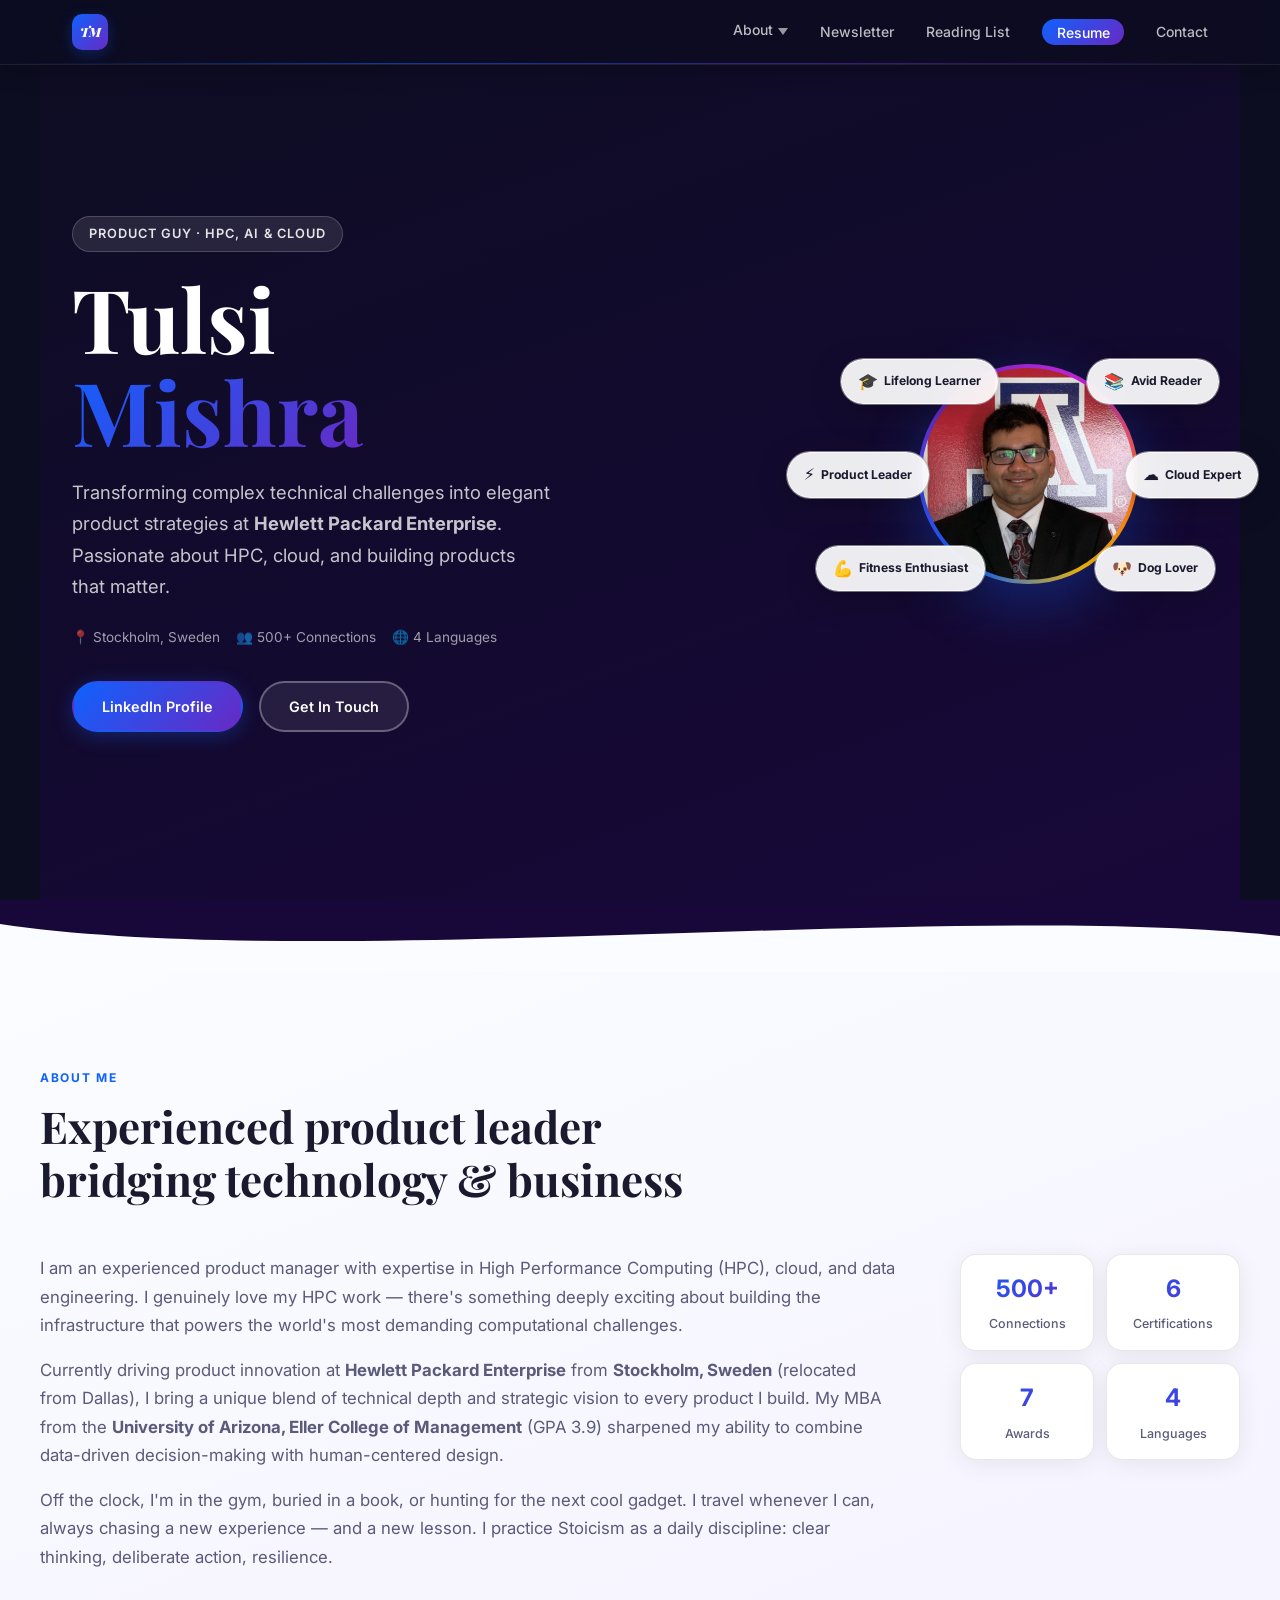
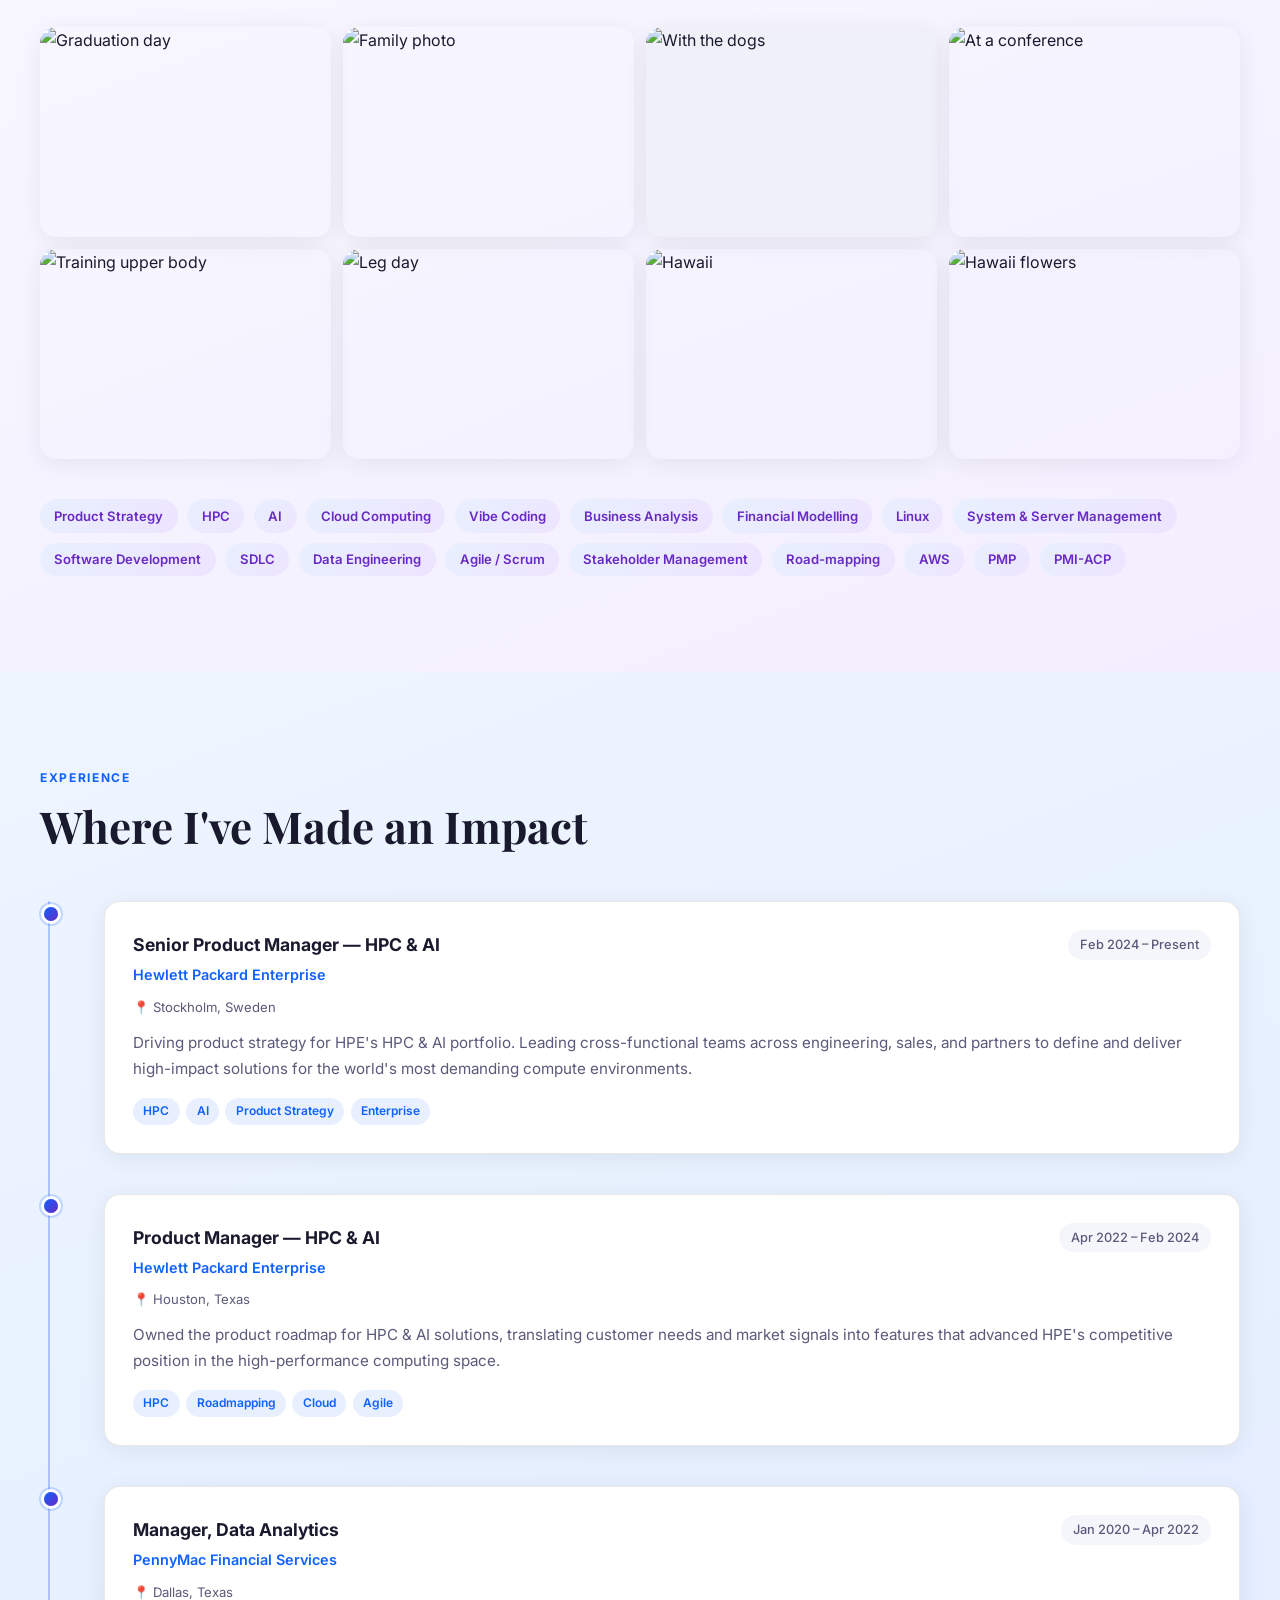
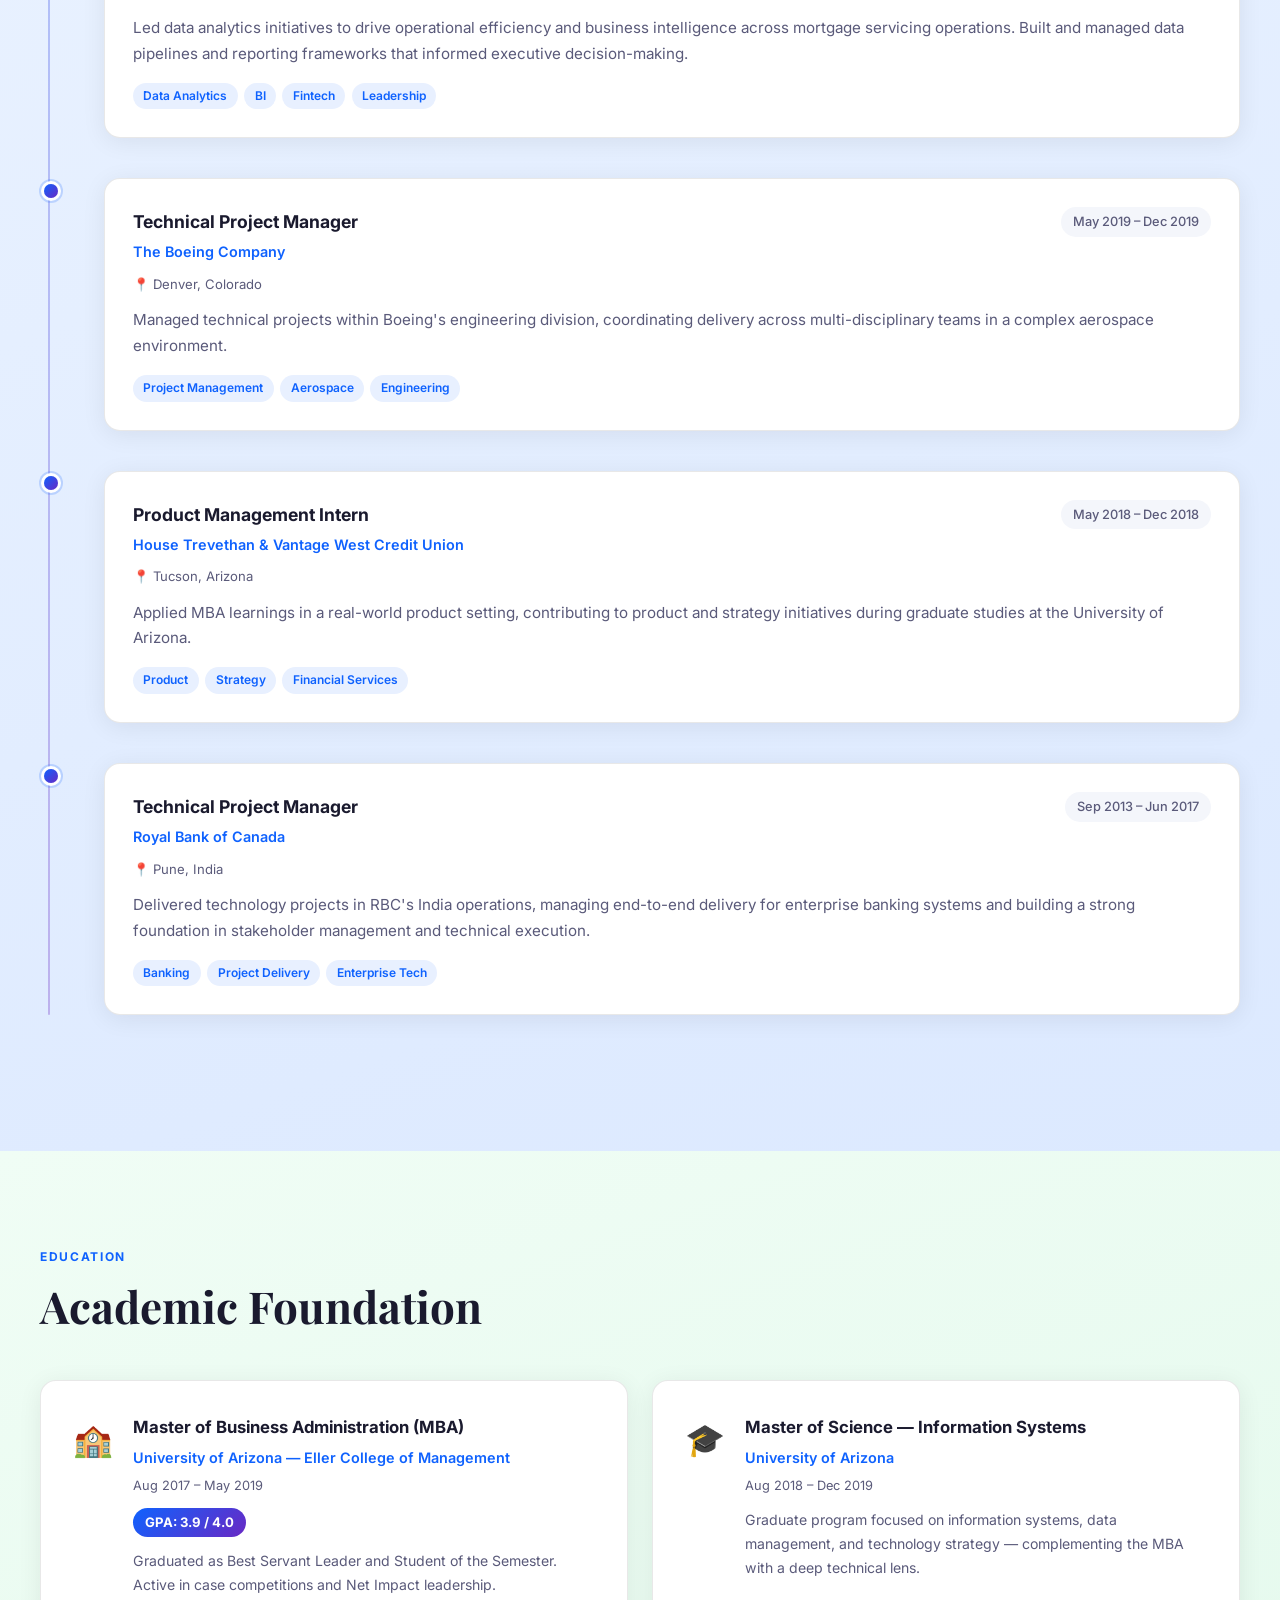
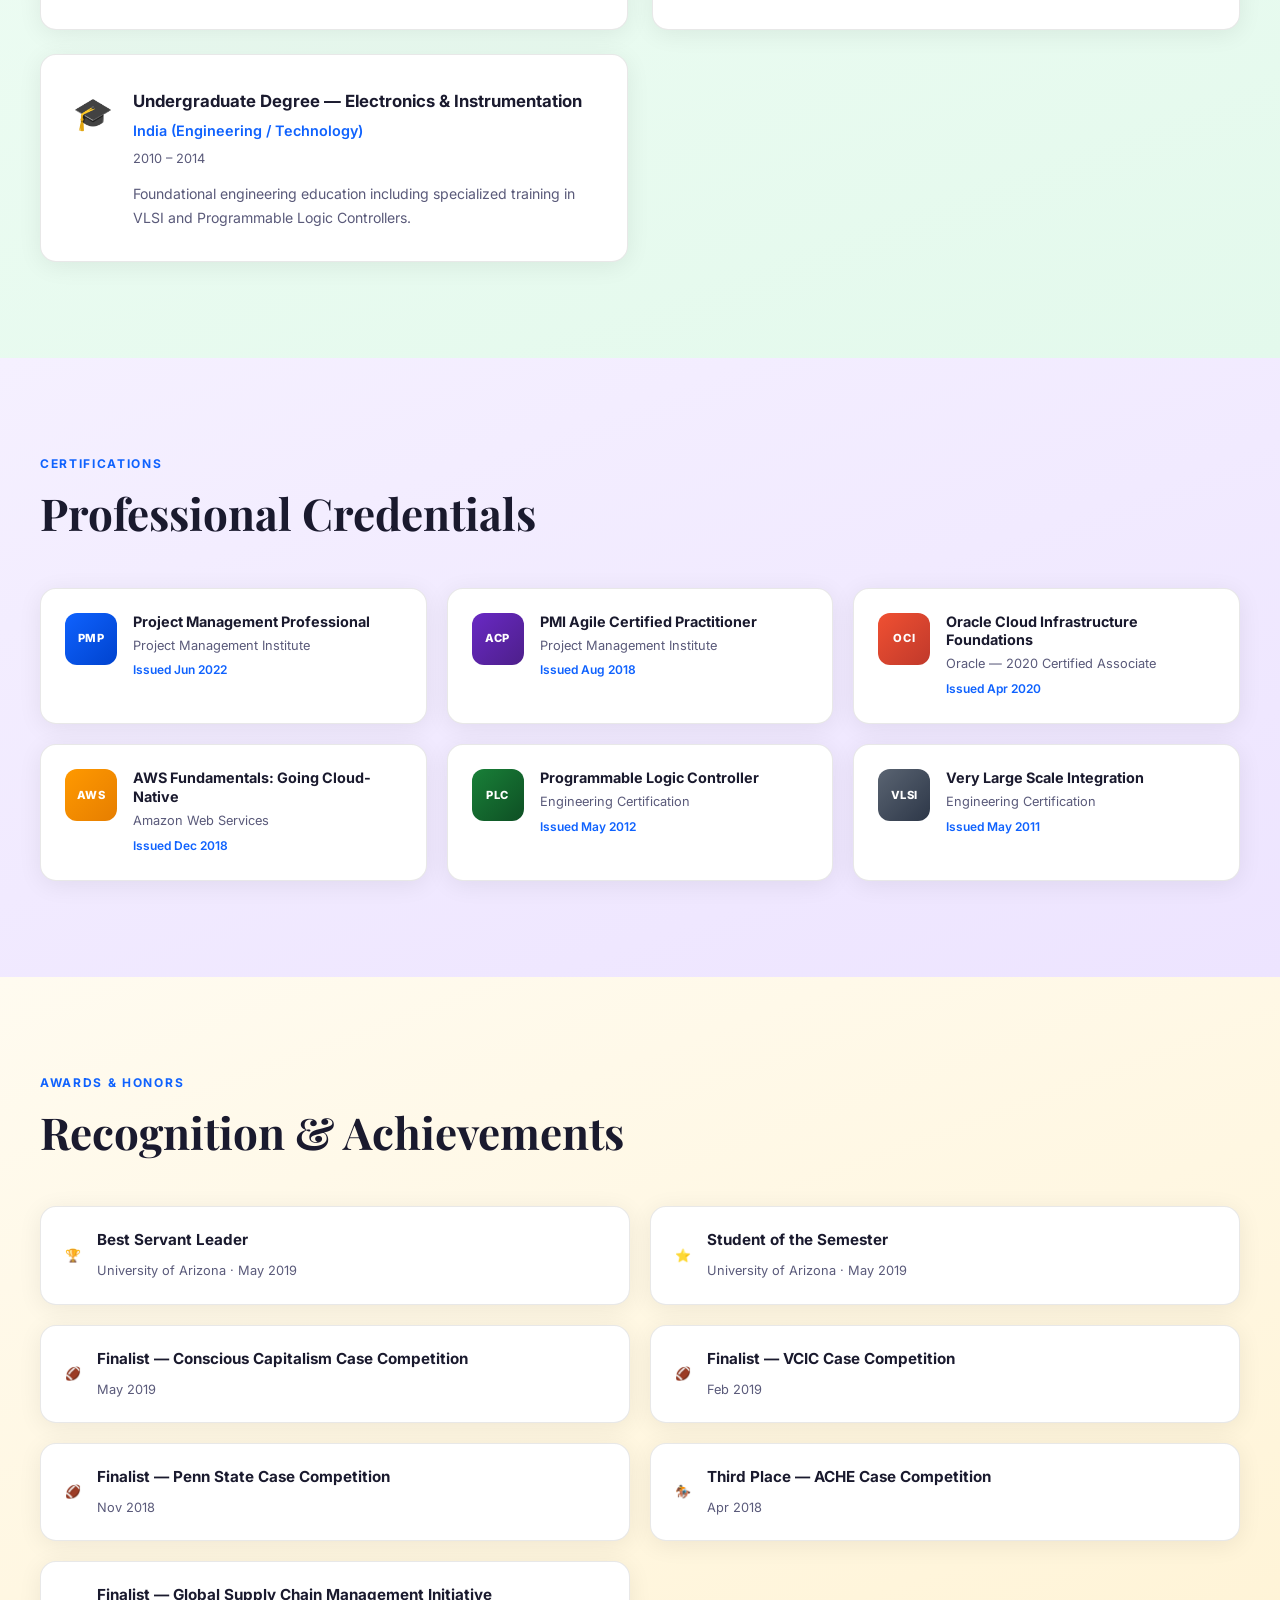
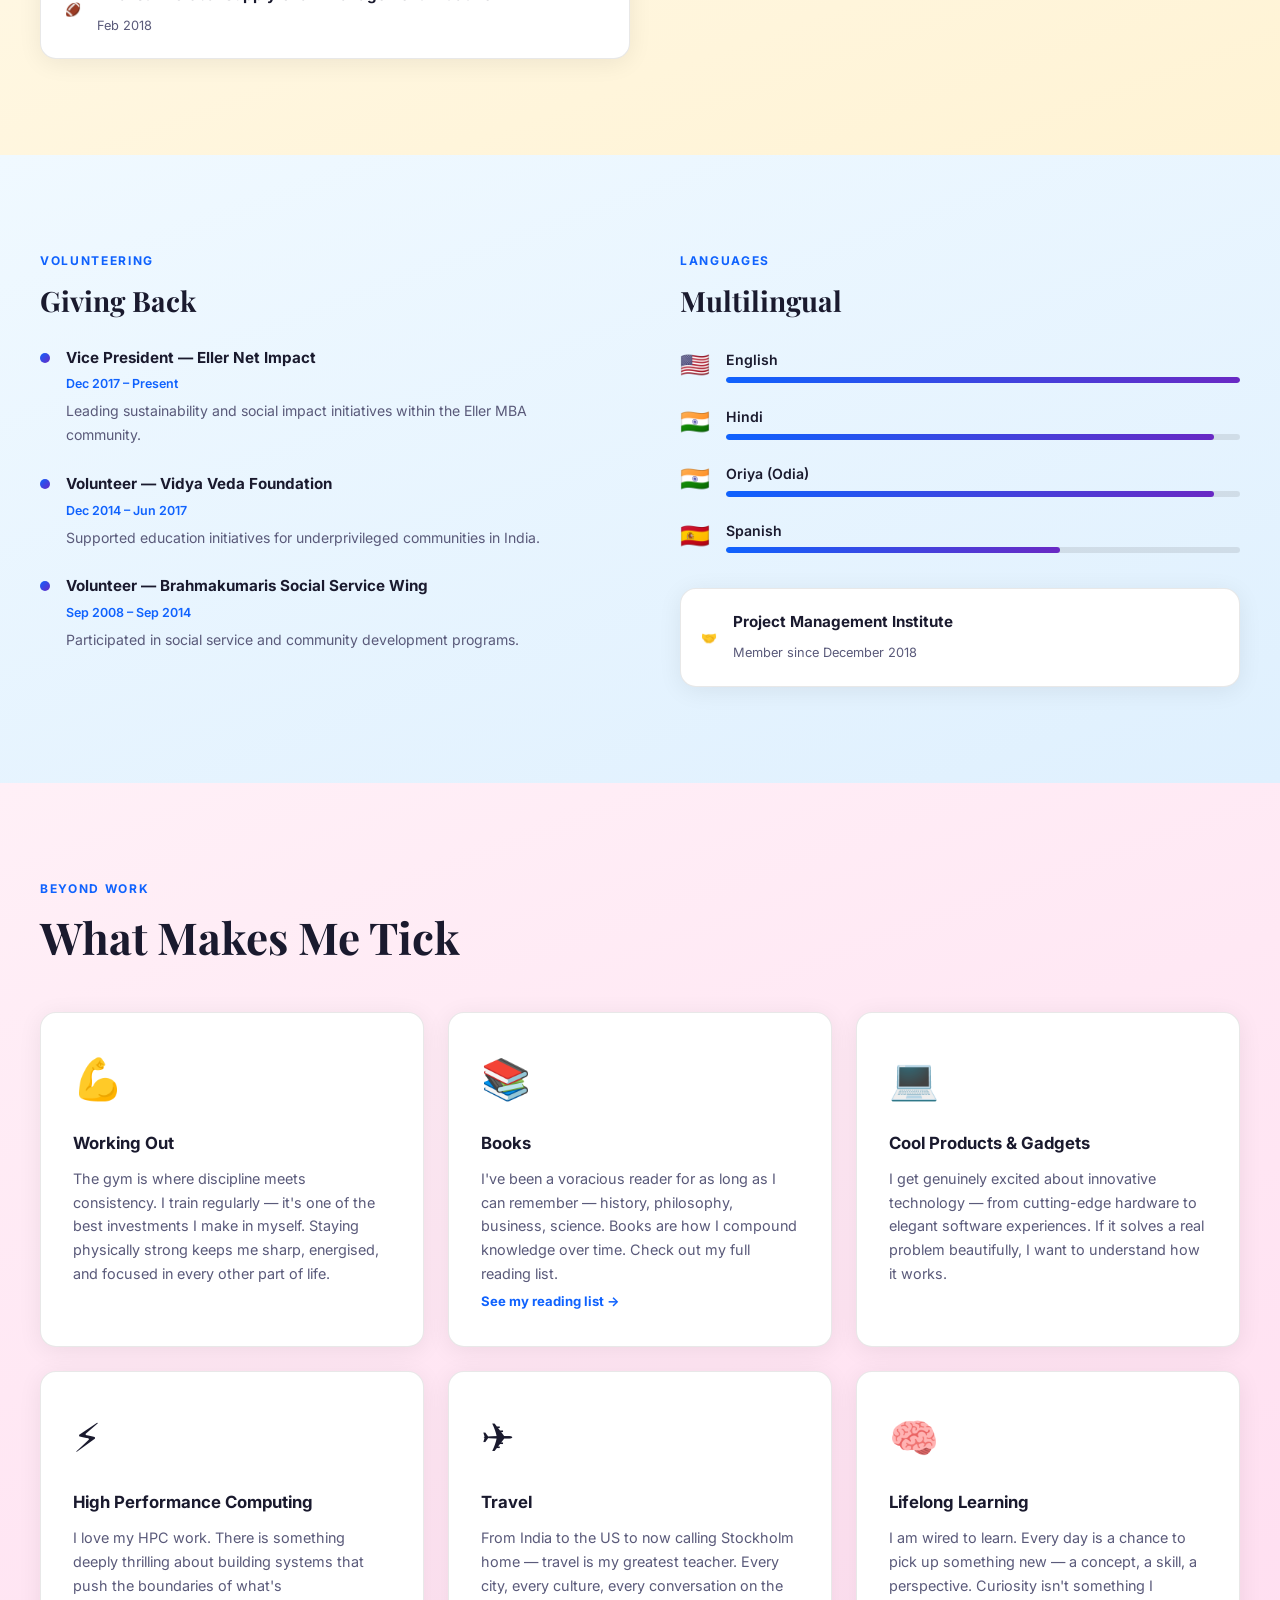
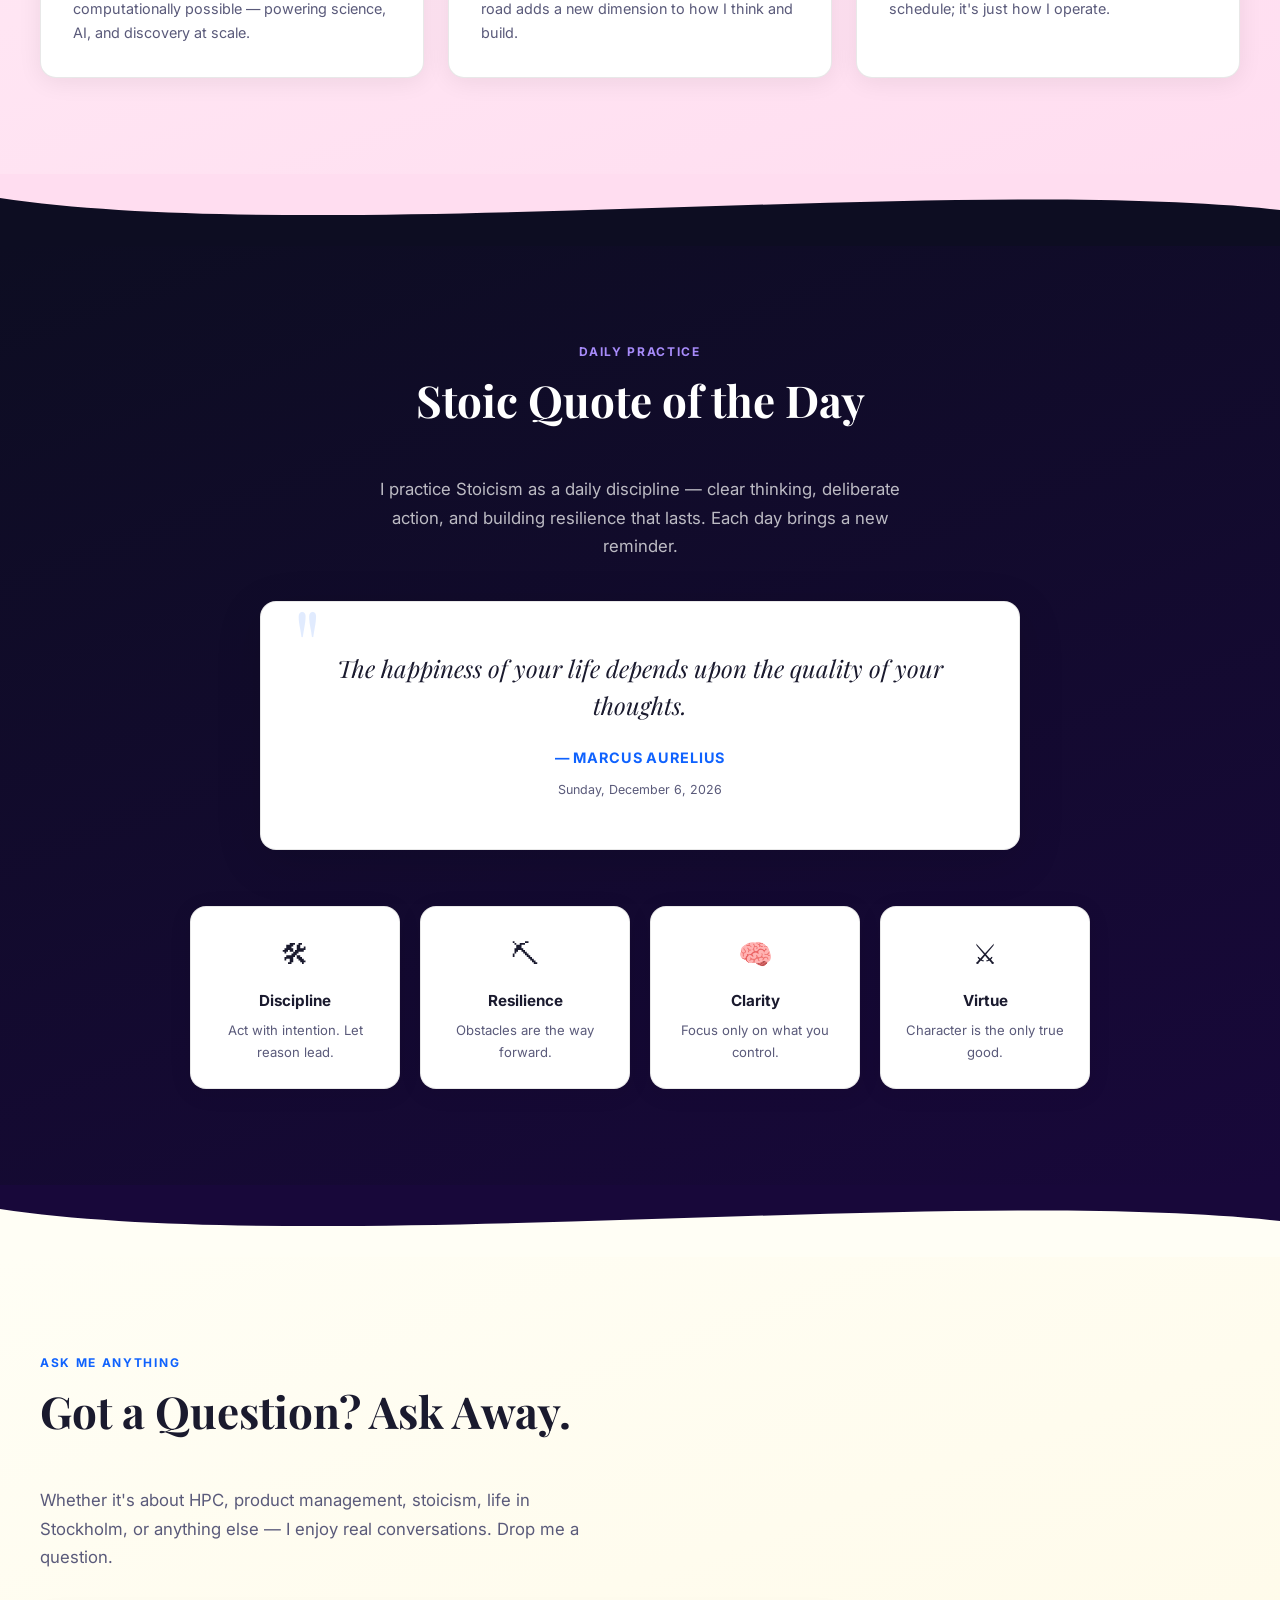
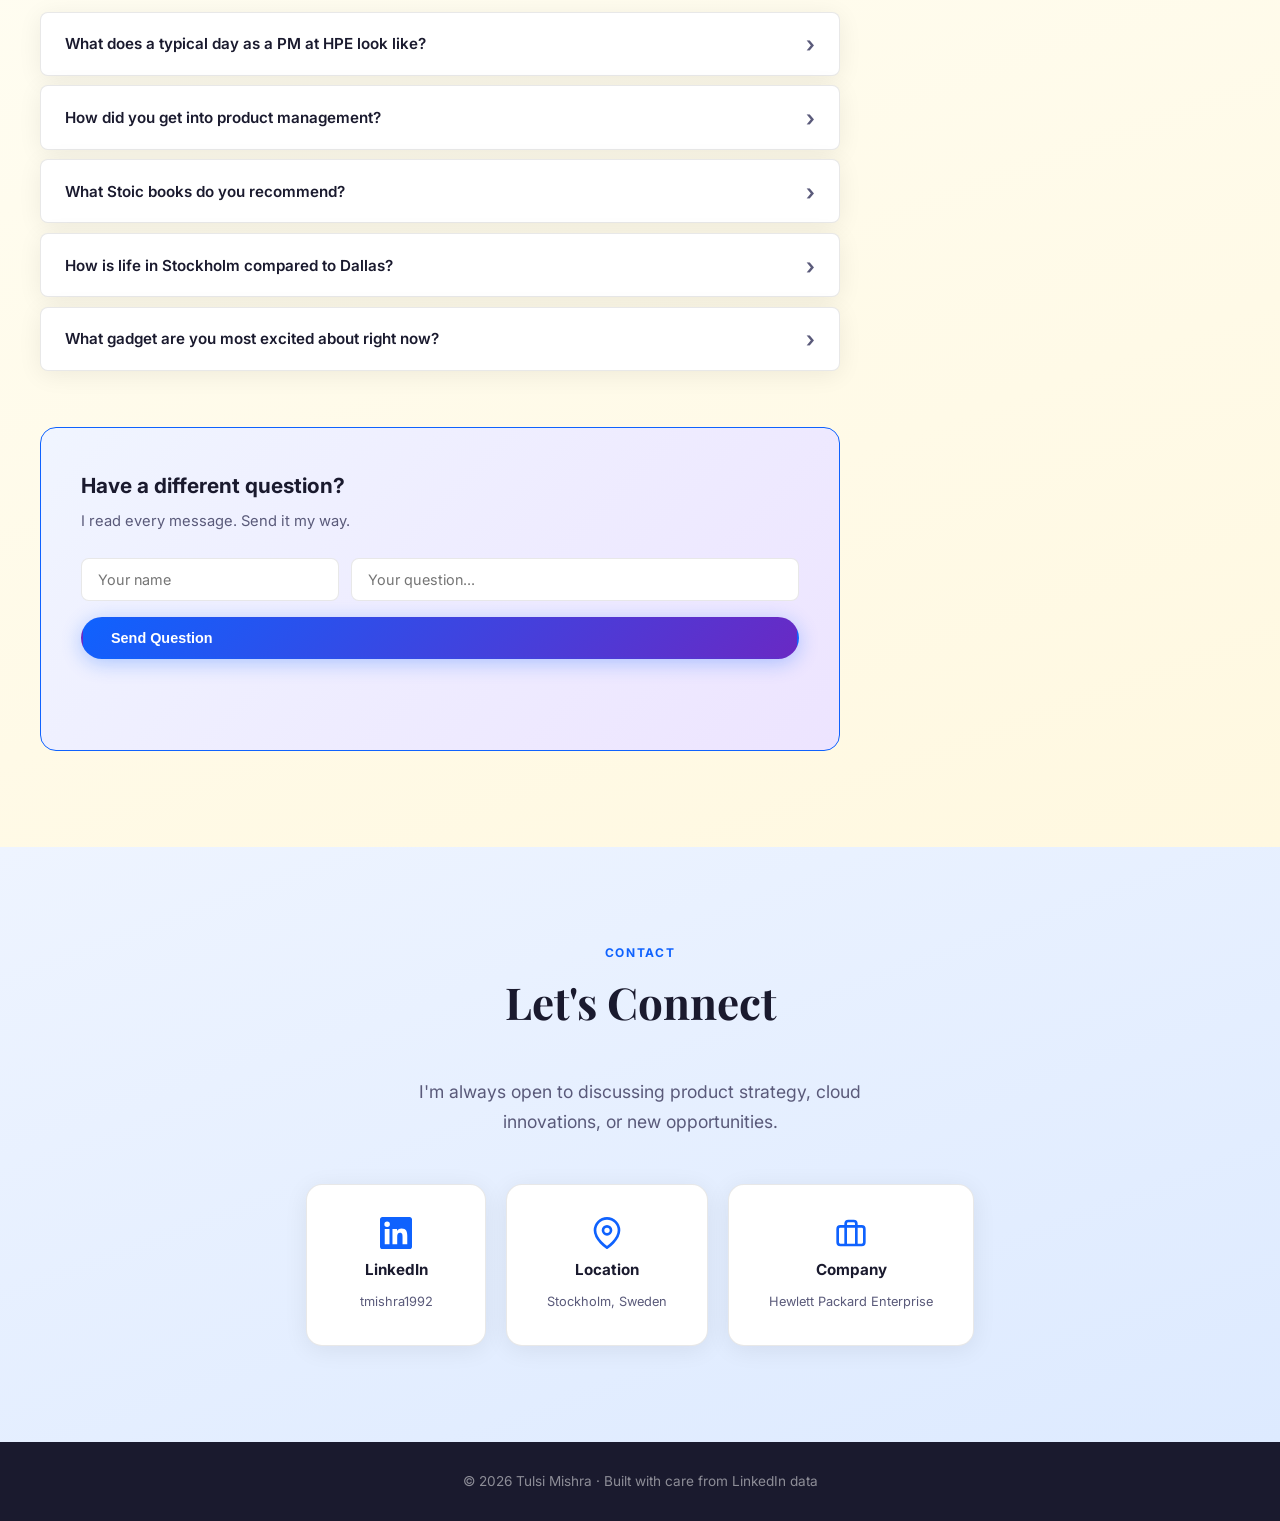
==== commit 300c2aa8: "Fix gallery image sizing and dog photo visibility - Gallery tiles: 140px → 210px (50% taller, shows " ====
--- a/index.html
+++ b/index.html
@@ -128,7 +128,7 @@
       <div class="about-gallery">
         <img class="face-top" src="images/graduation.jpg" alt="Graduation day" />
         <img src="images/family.jpg" alt="Family photo" />
-        <img class="face-top" src="images/with-dogs.jpg" alt="With the dogs" />
+        <img class="portrait" src="images/with-dogs.jpg" alt="With the dogs" />
         <img src="images/conference.jpeg" alt="At a conference" />
         <img class="face-top" src="images/gym-arms.jpeg" alt="Training upper body" />
         <img class="face-top" src="images/gym-legs.jpeg" alt="Leg day" />
--- a/style.css
+++ b/style.css
@@ -499,9 +499,9 @@
 
 .about-gallery img {
   width: 100%;
-  height: 140px;
+  height: 210px;
   object-fit: cover;
-  object-position: center 40%;
+  object-position: center center;
   border-radius: var(--radius);
   box-shadow: var(--shadow);
   transition: transform 0.3s ease;
@@ -515,7 +515,14 @@
 
 /* Show faces at top of frame */
 .about-gallery img.face-top {
-  object-position: center top;
+  object-position: center 20%;
+}
+
+/* Portrait photo (dogs) — show full image without cropping sides */
+.about-gallery img.portrait {
+  object-fit: contain;
+  object-position: center center;
+  background: #f0f0f8;
 }
 
 .about-stats-mini {
@@ -1179,9 +1186,9 @@
 .travel-photos img,
 .gym-photos img {
   width: 100%;
-  height: 90px;
+  height: 140px;
   object-fit: cover;
-  object-position: center 30%;
+  object-position: center center;
   display: block;
   transition: transform 0.3s ease;
 }
@@ -1583,7 +1590,7 @@
 
 @media (max-width: 768px) {
   .about-gallery { grid-template-columns: repeat(4, 1fr); }
-  .about-gallery img { height: 110px; }
+  .about-gallery img { height: 160px; }
 }
 
 @media (max-width: 480px) {
@@ -1595,7 +1602,7 @@
   .stoic-pillars { grid-template-columns: repeat(2, 1fr); }
   .gym-photos { grid-template-columns: 1fr; }
   .about-gallery { grid-template-columns: repeat(2, 1fr); }
-  .about-gallery img { height: 100px; }
+  .about-gallery img { height: 160px; }
 }
 
 @media (max-width: 1024px) {
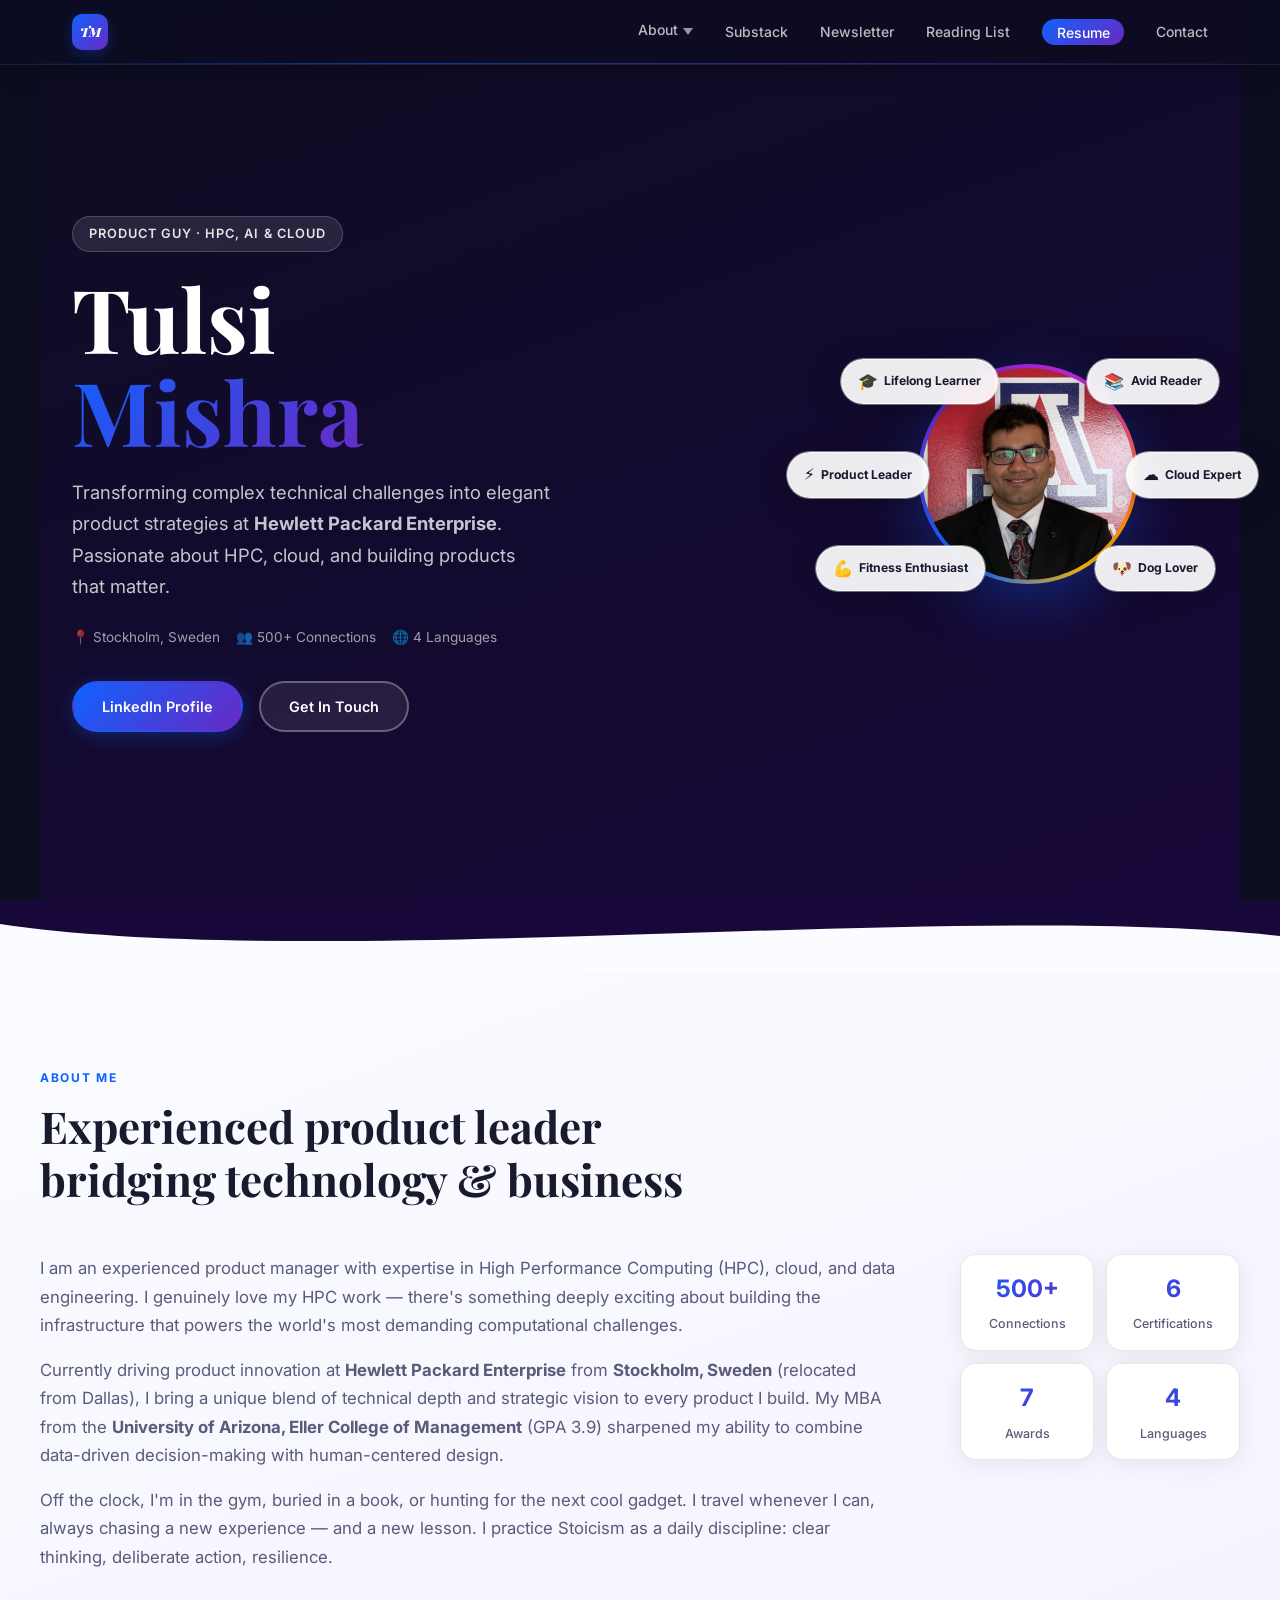
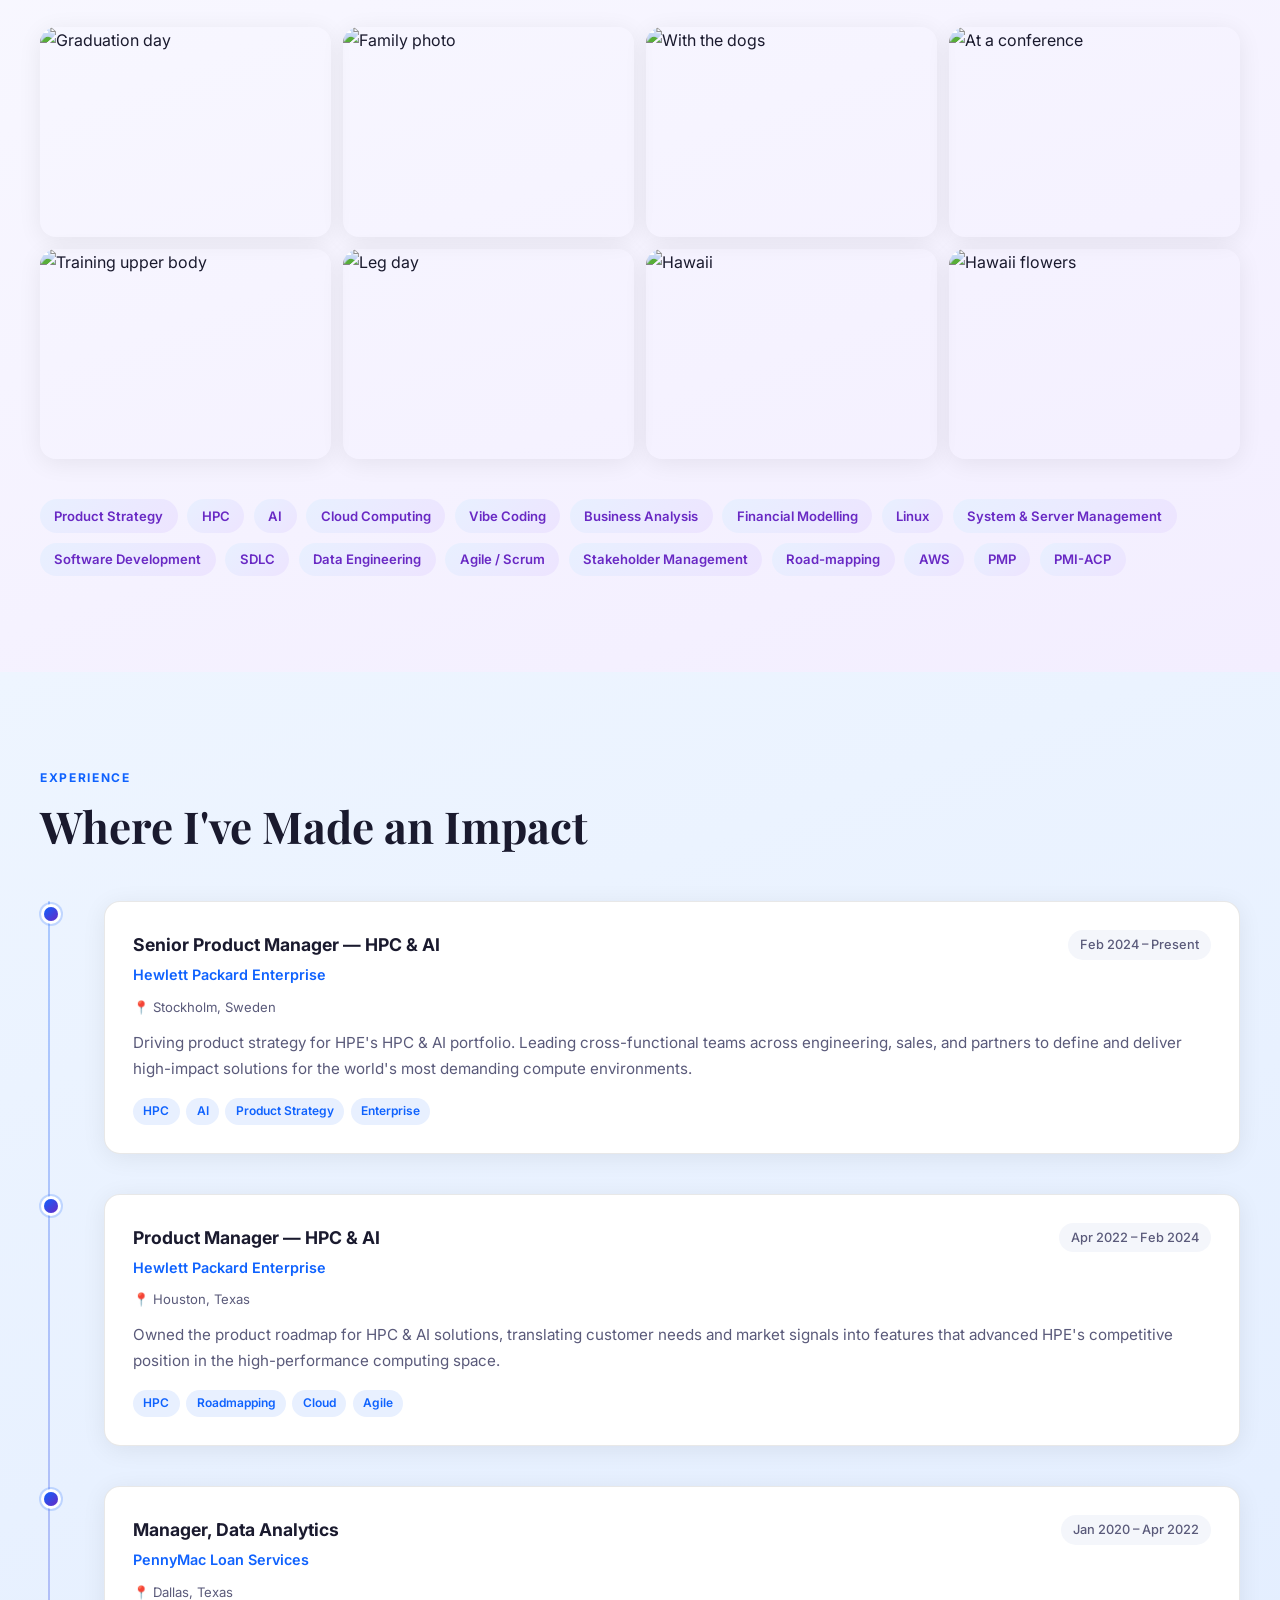
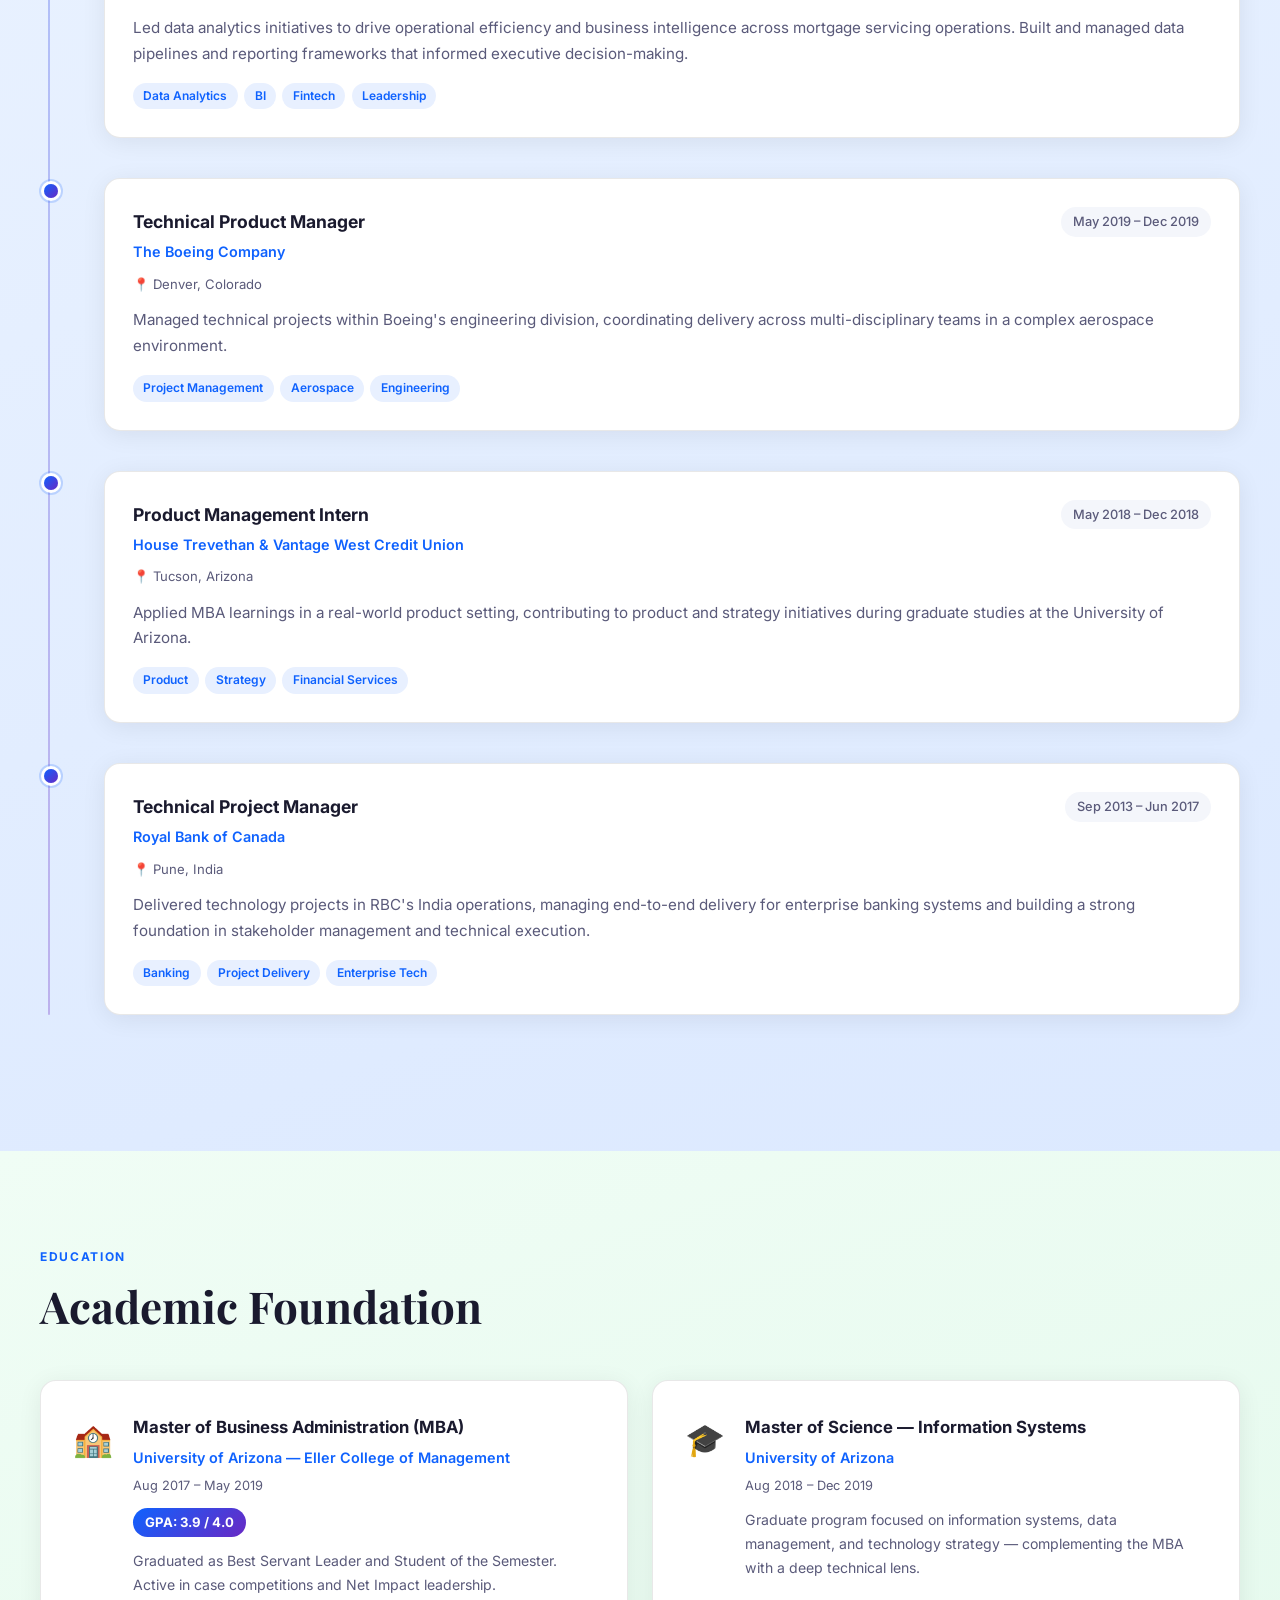
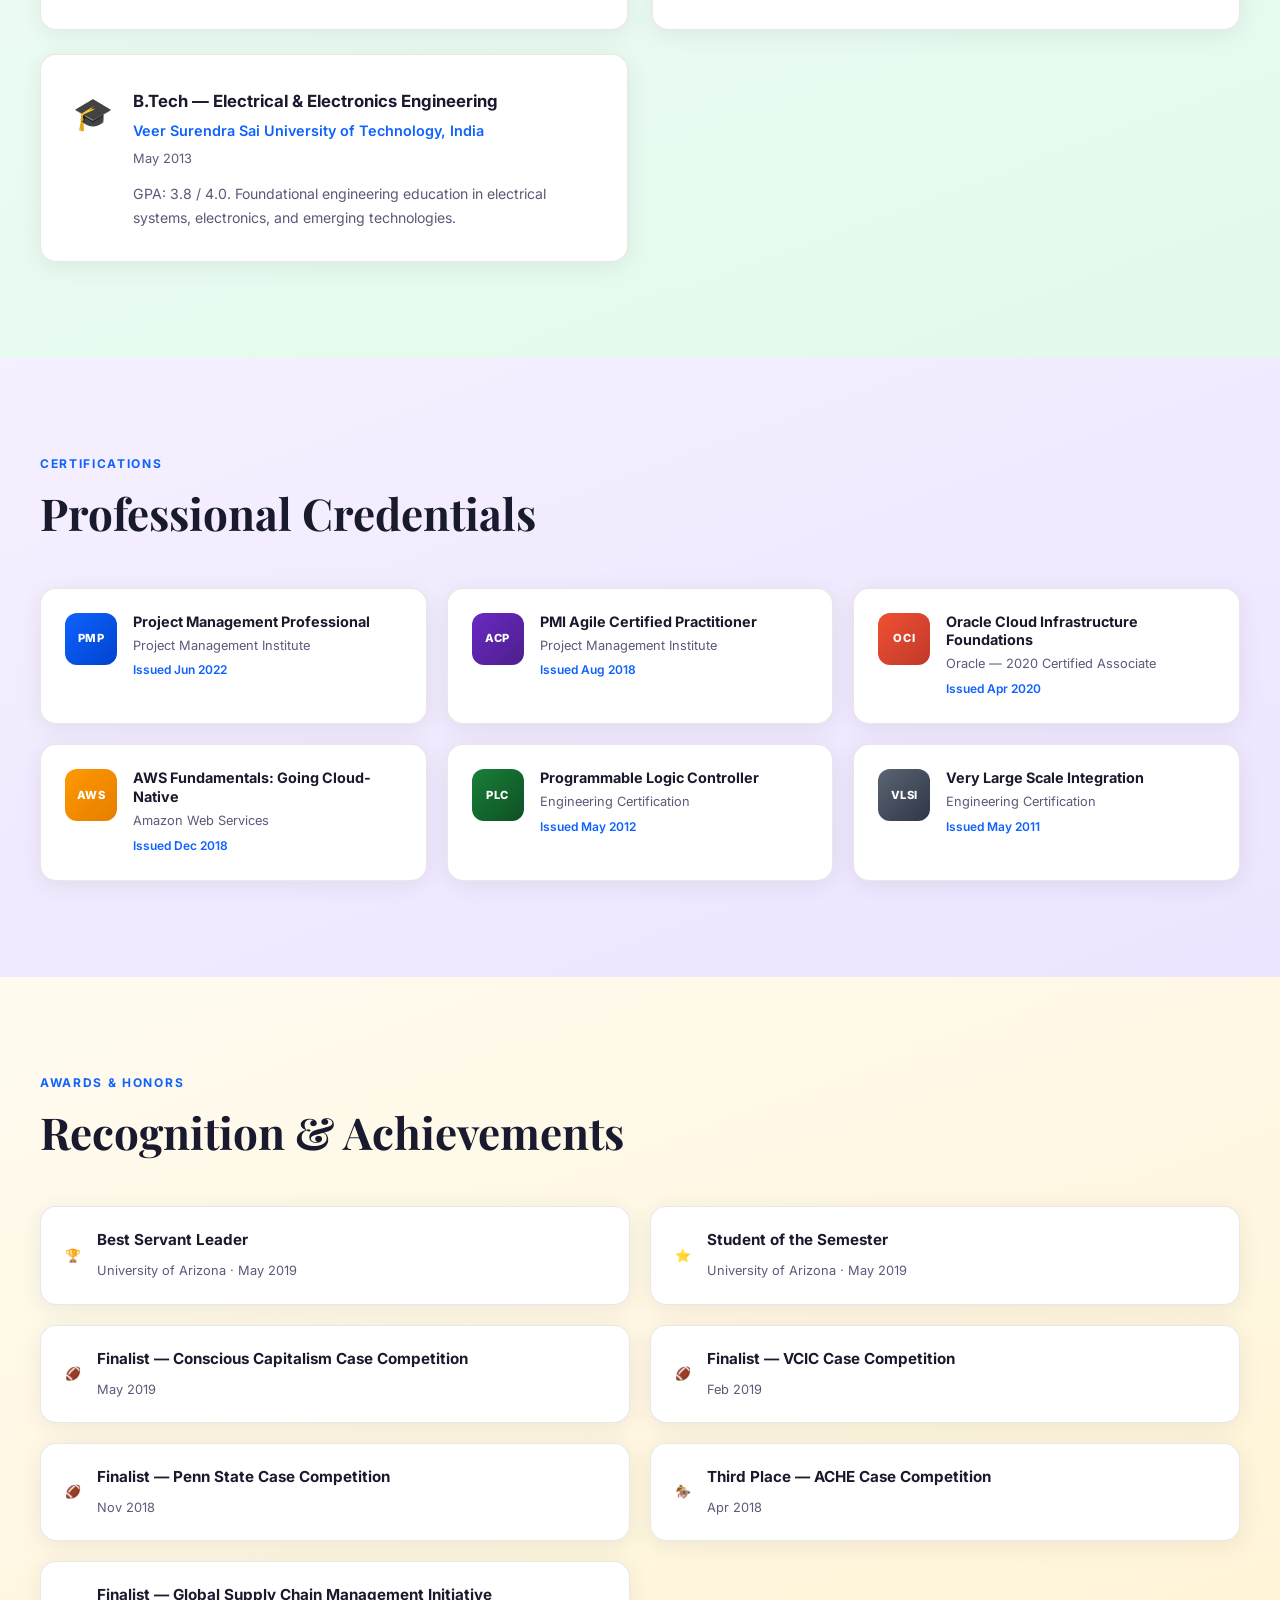
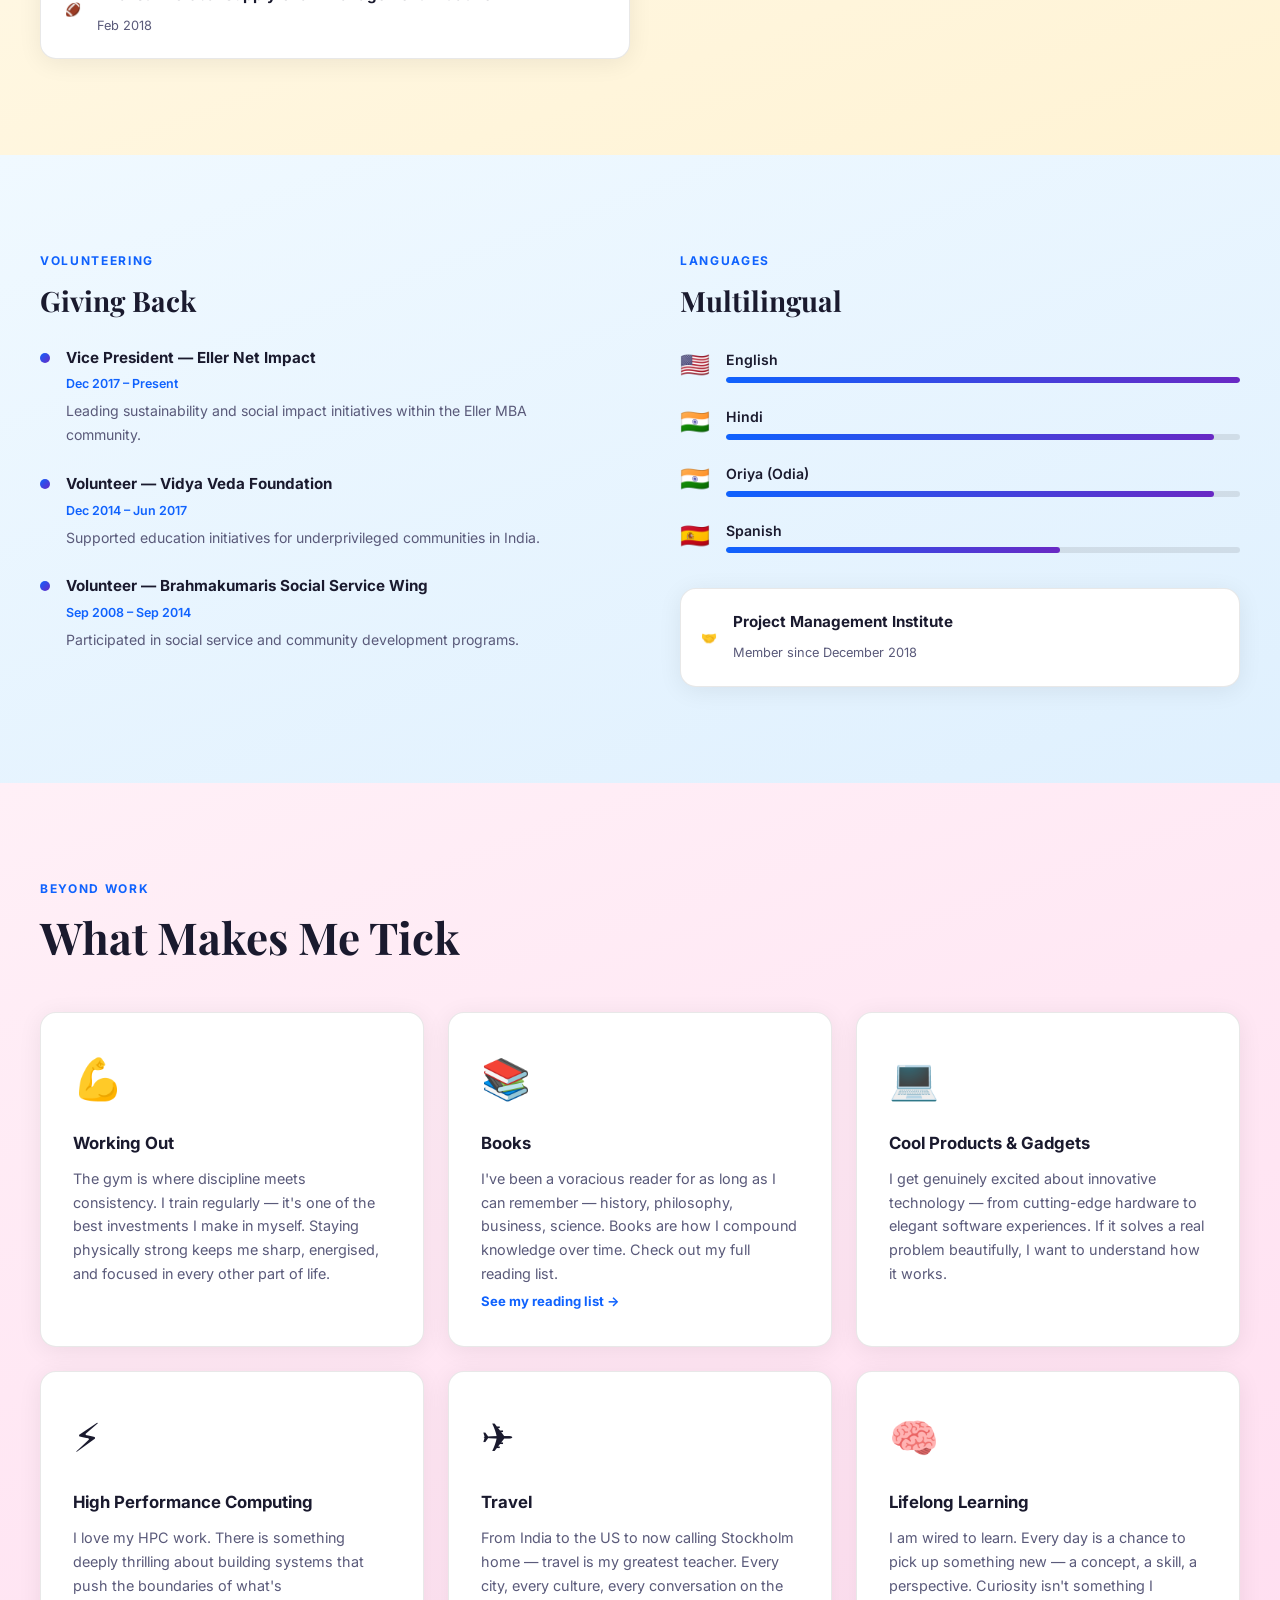
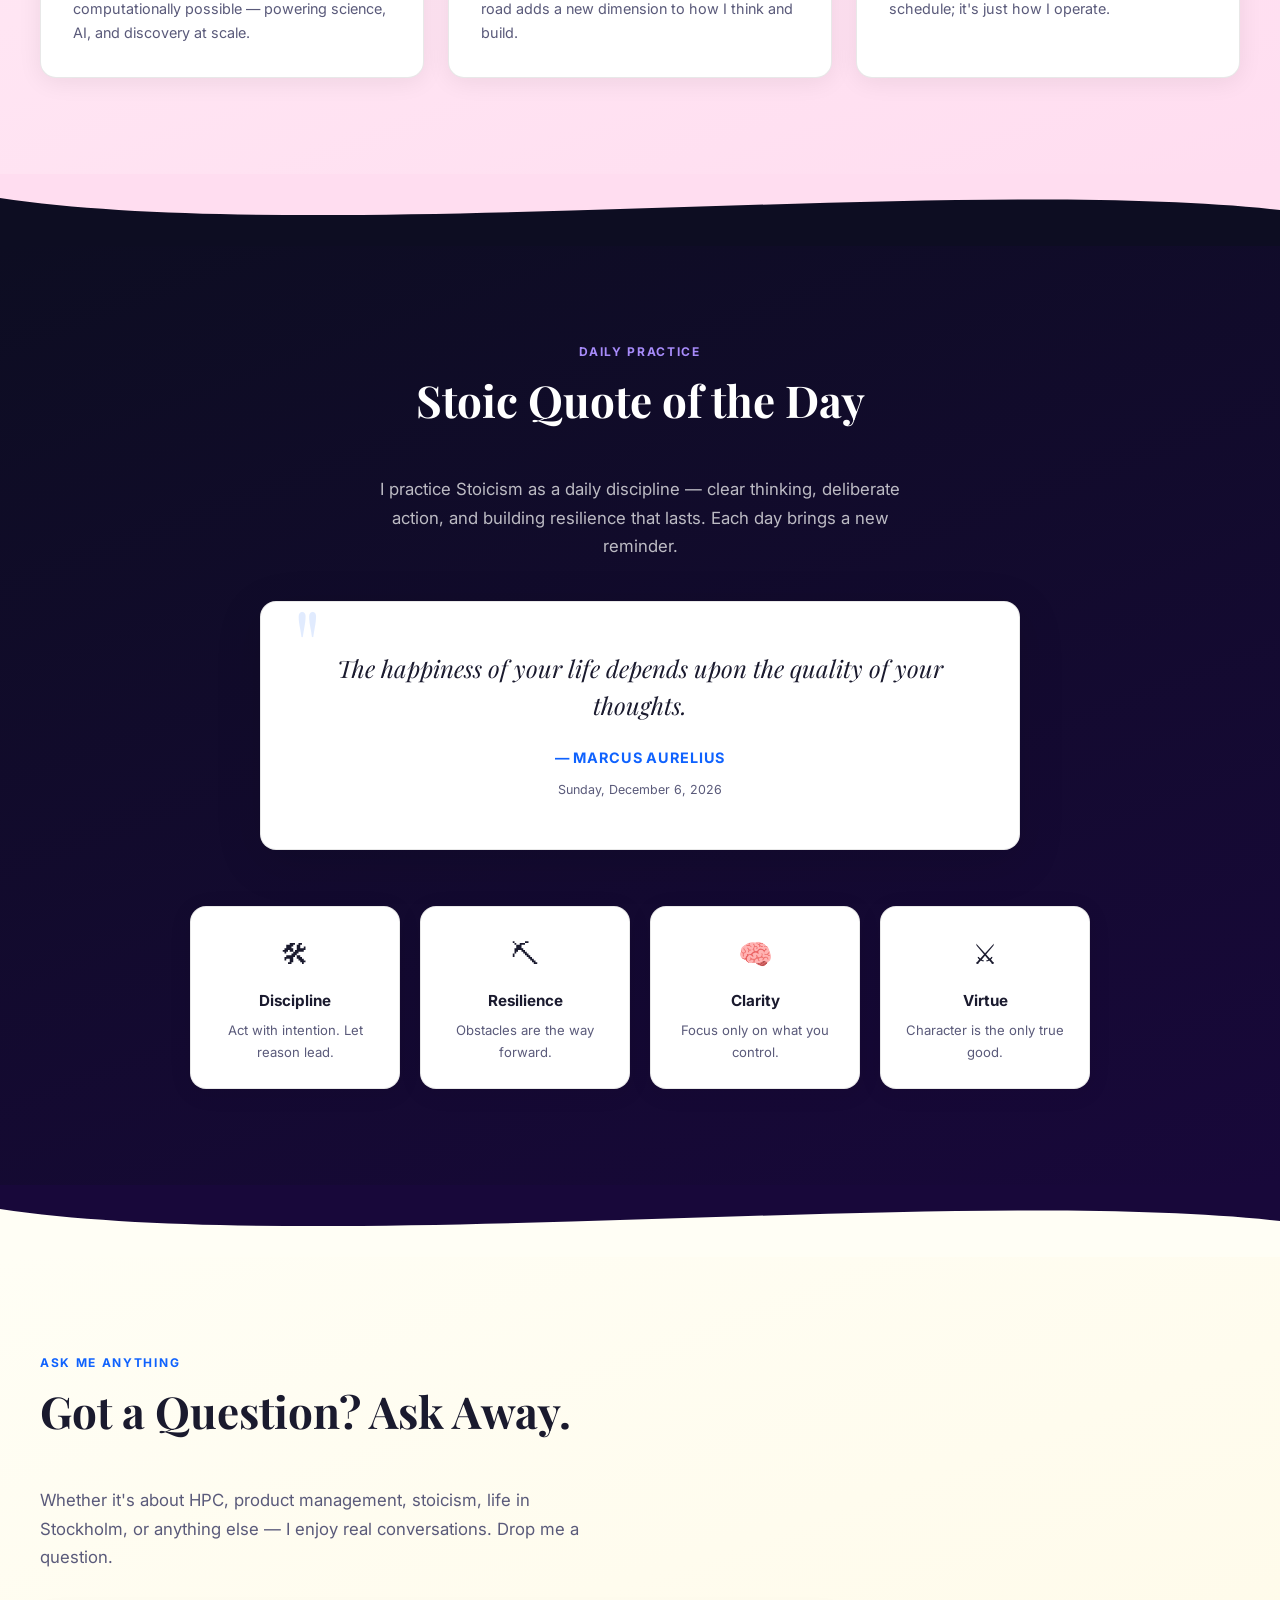
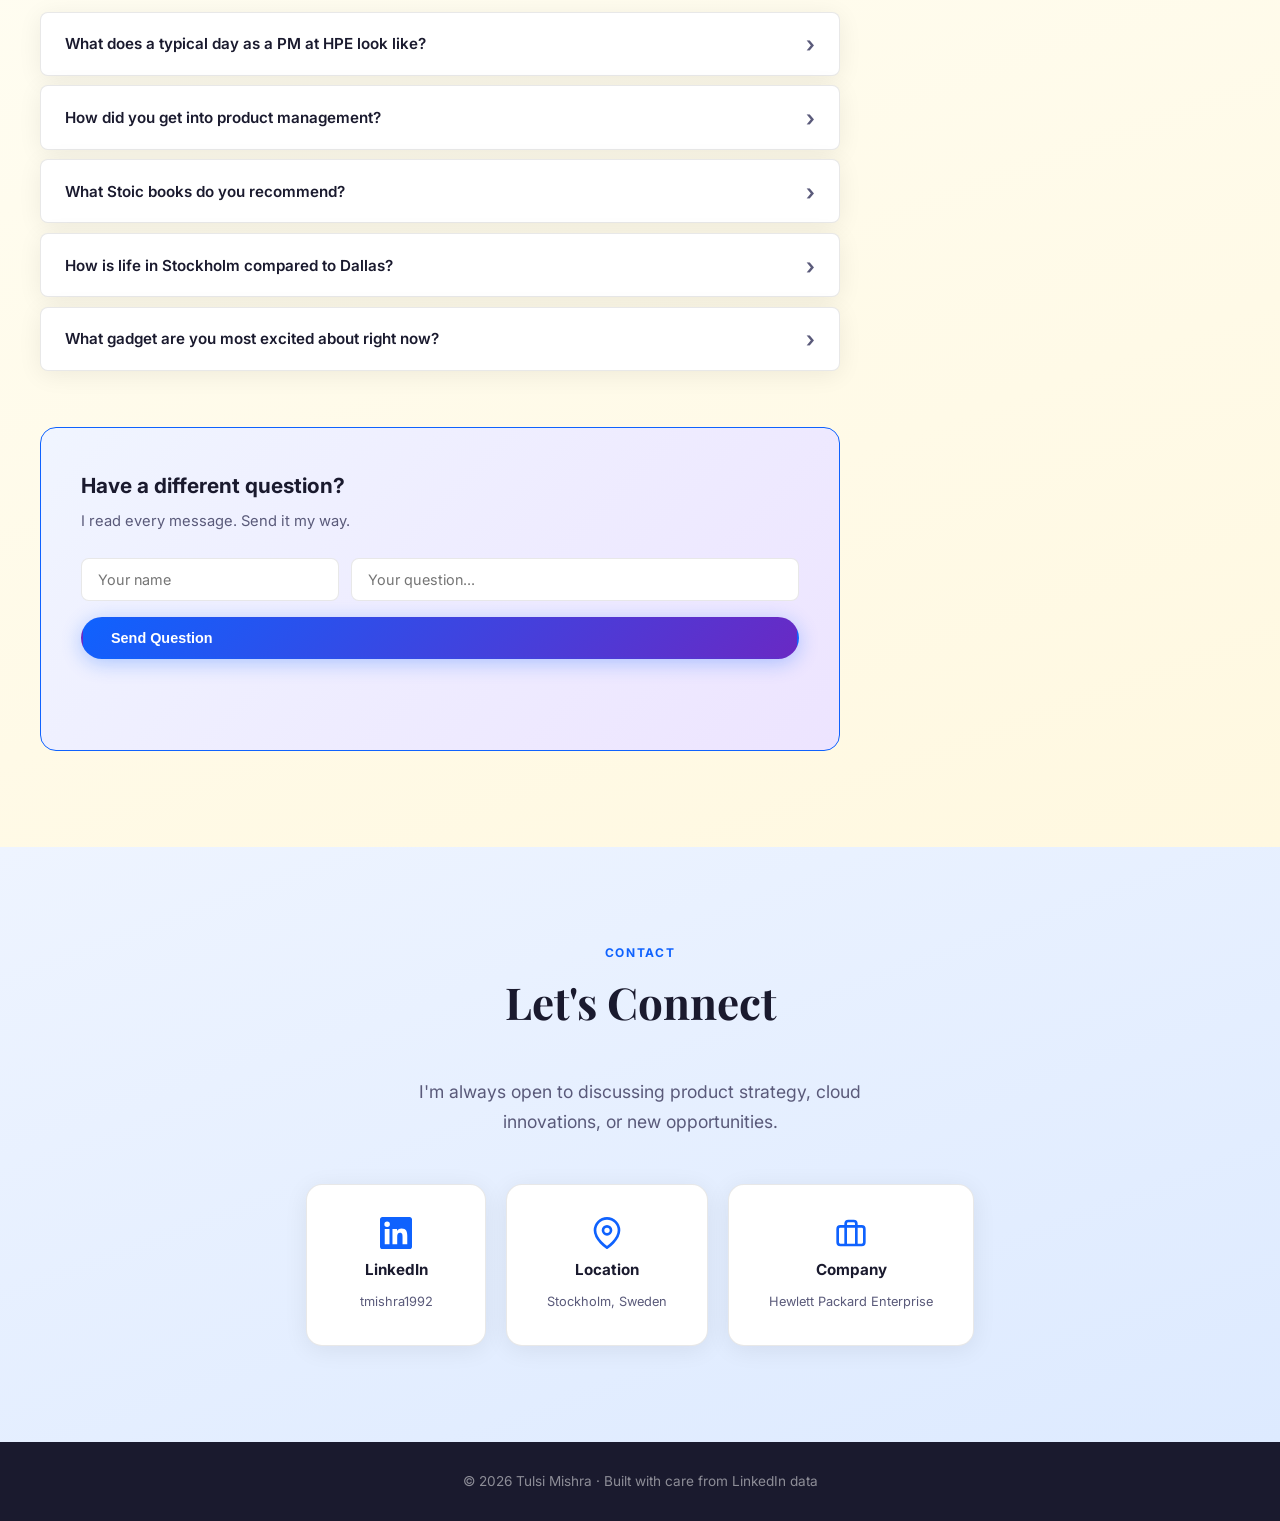
==== commit 283b0947: "Rename Posts nav tab to Substack Co-Authored-By: Claude Sonnet 4.5 <noreply@anthropic.com>" ====
--- a/index.html
+++ b/index.html
@@ -28,6 +28,7 @@
             <li><a href="testimonials.html" target="_blank">Testimonials</a></li>
           </ul>
         </li>
+        <li><a href="posts.html" target="_blank">Substack</a></li>
         <li><a href="newsletter.html" target="_blank">Newsletter</a></li>
         <li><a href="books.html" target="_blank">Reading List</a></li>
         <li><a href="resume.html" target="_blank" class="nav-resume-btn">Resume</a></li>
@@ -128,7 +129,7 @@
       <div class="about-gallery">
         <img class="face-top" src="images/graduation.jpg" alt="Graduation day" />
         <img src="images/family.jpg" alt="Family photo" />
-        <img class="portrait" src="images/with-dogs.jpg" alt="With the dogs" />
+        <img src="images/with-dogs.jpg" alt="With the dogs" />
         <img src="images/conference.jpeg" alt="At a conference" />
         <img class="face-top" src="images/gym-arms.jpeg" alt="Training upper body" />
         <img class="face-top" src="images/gym-legs.jpeg" alt="Leg day" />
@@ -207,7 +208,7 @@
             <div class="tl-header">
               <div>
                 <h3 class="tl-title">Manager, Data Analytics</h3>
-                <span class="tl-company">PennyMac Financial Services</span>
+                <span class="tl-company">PennyMac Loan Services</span>
               </div>
               <span class="tl-date">Jan 2020 – Apr 2022</span>
             </div>
@@ -224,7 +225,7 @@
           <div class="tl-content">
             <div class="tl-header">
               <div>
-                <h3 class="tl-title">Technical Project Manager</h3>
+                <h3 class="tl-title">Technical Product Manager</h3>
                 <span class="tl-company">The Boeing Company</span>
               </div>
               <span class="tl-date">May 2019 – Dec 2019</span>
@@ -308,10 +309,10 @@
         <div class="edu-card">
           <div class="edu-icon">&#127891;</div>
           <div class="edu-body">
-            <span class="edu-degree">Undergraduate Degree — Electronics &amp; Instrumentation</span>
-            <span class="edu-school">India (Engineering / Technology)</span>
-            <span class="edu-date">2010 – 2014</span>
-            <p class="edu-note">Foundational engineering education including specialized training in VLSI and Programmable Logic Controllers.</p>
+            <span class="edu-degree">B.Tech — Electrical &amp; Electronics Engineering</span>
+            <span class="edu-school">Veer Surendra Sai University of Technology, India</span>
+            <span class="edu-date">May 2013</span>
+            <p class="edu-note">GPA: 3.8 / 4.0. Foundational engineering education in electrical systems, electronics, and emerging technologies.</p>
           </div>
         </div>
 
